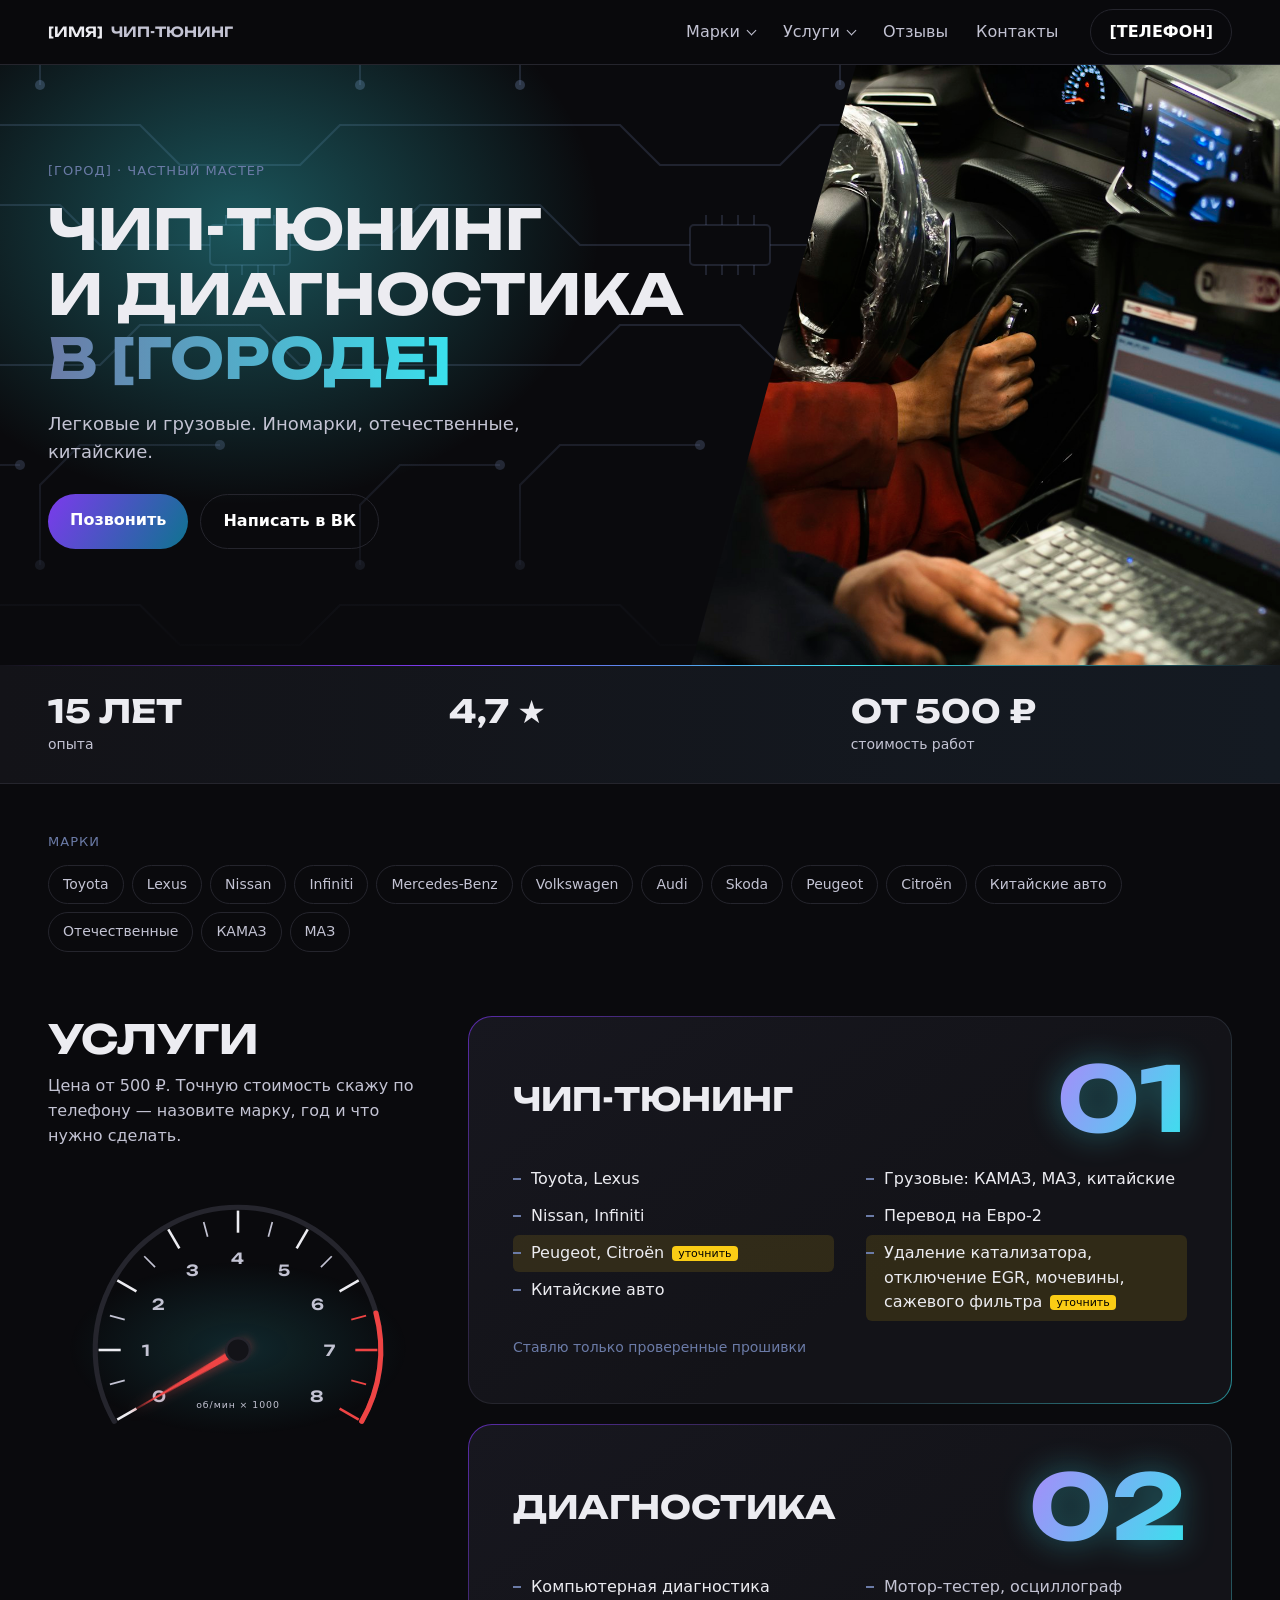
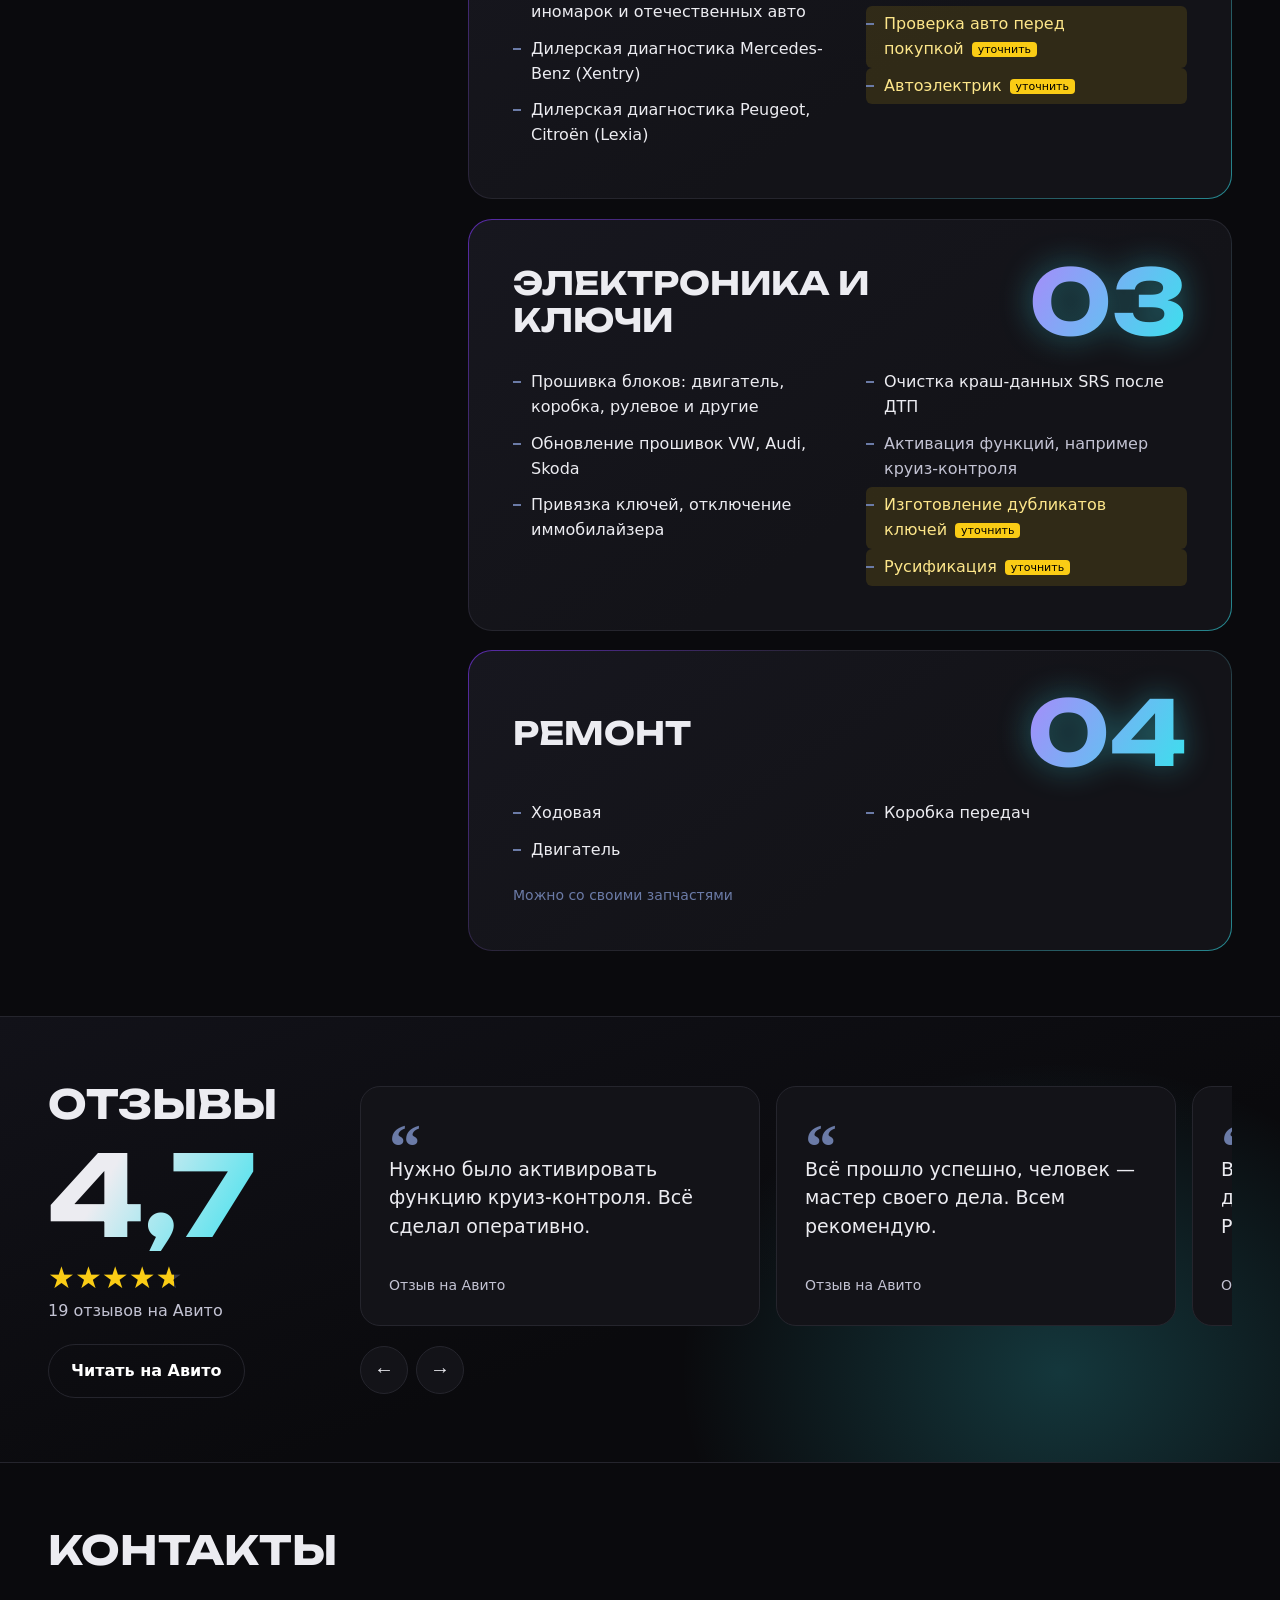
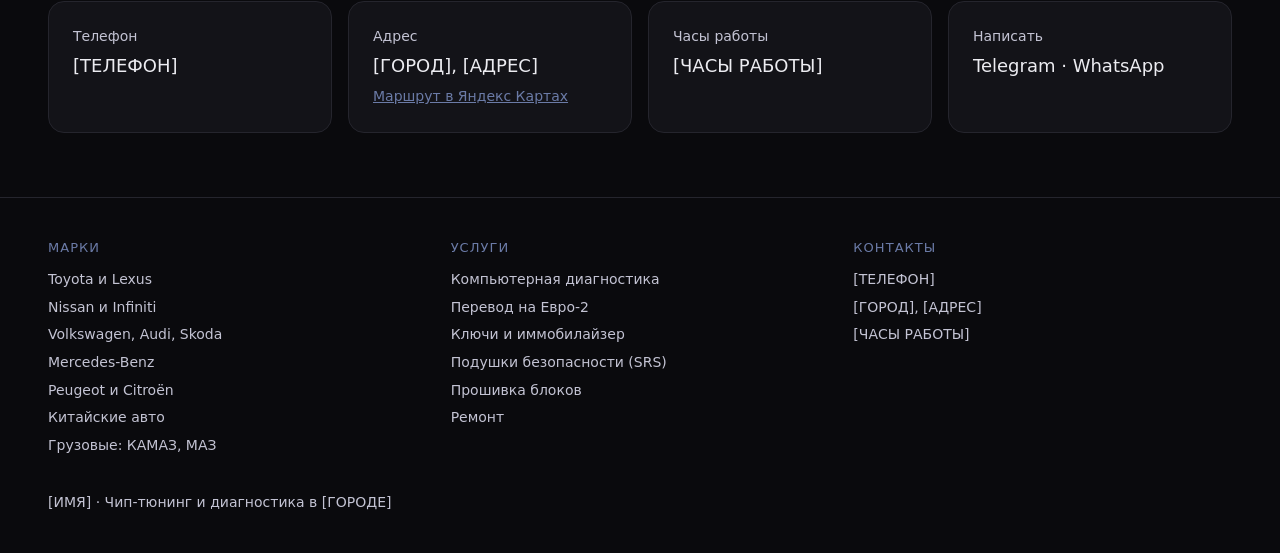
==== index.html @ 2556e20a "fix: test fixed" ====
<!doctype html>
<html lang="ru">
<head>
<meta charset="utf-8">
<meta name="viewport" content="width=device-width, initial-scale=1">
<title>Чип-тюнинг и диагностика авто в [ГОРОДЕ] — от 500 ₽</title>
<meta name="description" content="Чип-тюнинг легковых и грузовых авто, компьютерная диагностика, прошивка блоков, привязка ключей, ремонт. Частный мастер, опыт 15 лет. [ГОРОД], [АДРЕС]. Тел. [ТЕЛЕФОН].">
<link rel="icon" href="data:image/svg+xml,%3Csvg xmlns='http://www.w3.org/2000/svg' viewBox='0 0 32 32'%3E%3Crect width='32' height='32' rx='8' fill='%237c3aed'/%3E%3Cpath d='M18 4 8 18h7l-1 10 10-14h-7z' fill='white'/%3E%3C/svg%3E">
<link rel="preload" href="assets/fonts/unbounded-cyrillic.woff2" as="font" type="font/woff2" crossorigin>
<link rel="stylesheet" href="assets/style.css">
<script type="application/ld+json">
{
  "@context": "https://schema.org",
  "@type": "AutoRepair",
  "name": "[ИМЯ] — чип-тюнинг и диагностика",
  "description": "Чип-тюнинг легковых и грузовых авто, компьютерная диагностика, прошивка блоков, привязка ключей, ремонт.",
  "telephone": "+7XXXXXXXXXX",
  "priceRange": "от 500 ₽",
  "openingHours": "[ЧАСЫ, формат: Mo-Sa 09:00-19:00]",
  "address": {
    "@type": "PostalAddress",
    "addressCountry": "RU",
    "addressLocality": "[ГОРОД]",
    "streetAddress": "[АДРЕС]"
  }
}
</script>
</head>
<body>

<header class="top">
  <div class="wrap top-in">
    <a class="logo" href="index.html">[ИМЯ]<span>чип-тюнинг</span></a>
    <button class="burger" type="button" aria-label="Меню" aria-expanded="false"><span></span></button>
    <nav class="menu" aria-label="Меню">
      <ul>
        <li class="dd"><a href="index.html#brands">Марки</a>
          <ul>
            <li><a href="toyota-lexus.html">Toyota и Lexus</a></li>
            <li><a href="nissan-infiniti.html">Nissan и Infiniti</a></li>
            <li><a href="vw-audi-skoda.html">Volkswagen, Audi, Skoda</a></li>
            <li><a href="mercedes.html">Mercedes-Benz</a></li>
            <li><a href="peugeot-citroen.html">Peugeot и Citroën</a></li>
            <li><a href="kitajskie.html">Китайские авто</a></li>
            <li><a href="gruzovye.html">Грузовые: КАМАЗ, МАЗ</a></li>
          </ul>
        </li>
        <li class="dd"><a href="index.html#services">Услуги</a>
          <ul>
            <li><a href="diagnostika.html">Компьютерная диагностика</a></li>
            <li><a href="evro2.html">Перевод на Евро-2</a></li>
            <li><a href="klyuchi.html">Ключи и иммобилайзер</a></li>
            <li><a href="airbag.html">Подушки безопасности (SRS)</a></li>
            <li><a href="proshivka.html">Прошивка блоков</a></li>
            <li><a href="remont.html">Ремонт</a></li>
          </ul>
        </li>
        <li><a href="index.html#reviews">Отзывы</a></li>
        <li><a href="index.html#contacts">Контакты</a></li>
      </ul>
      <a class="btn ghost" href="tel:+7XXXXXXXXXX">[ТЕЛЕФОН]</a>
    </nav>
  </div>
</header>

<main>
<section class="hero">
  <div class="wrap">
    <div class="hero-text">
      <p class="label">[ГОРОД] · частный мастер</p>
      <h1>Чип-тюнинг и&nbsp;диагностика <em>в&nbsp;[ГОРОДЕ]</em></h1>
      <p class="lead">Легковые и грузовые. Иномарки, отечественные, китайские.</p>
      <div class="btns">
        <a class="btn" href="tel:+7XXXXXXXXXX">Позвонить</a>
        <a class="btn ghost" href="https://vk.ru/[TELEGRAM]">Написать в ВК</a>
      </div>
    </div>
  </div>
  <img class="photo hero-photo" src="photos/hero.jpg" alt="Компьютерная диагностика автомобиля в [ГОРОДЕ]" width="1400" height="1050" fetchpriority="high">
</section>

<div class="stats-band">
  <ul class="wrap stats">
    <li><b>15 лет</b>опыта</li>
    <li><b>4,7 ★</b></li>
    <li><b>от 500 ₽</b>стоимость работ</li>
  </ul>
</div>

<section id="brands" class="brands wrap">
  <p class="label">Марки</p>
  <ul class="chips">
    <li><a href="toyota-lexus.html">Toyota</a></li><li><a href="toyota-lexus.html">Lexus</a></li>
    <li><a href="nissan-infiniti.html">Nissan</a></li><li><a href="nissan-infiniti.html">Infiniti</a></li>
    <li><a href="mercedes.html">Mercedes-Benz</a></li>
    <li><a href="vw-audi-skoda.html">Volkswagen</a></li><li><a href="vw-audi-skoda.html">Audi</a></li><li><a href="vw-audi-skoda.html">Skoda</a></li>
    <li><a href="peugeot-citroen.html">Peugeot</a></li><li><a href="peugeot-citroen.html">Citroën</a></li>
    <li><a href="kitajskie.html">Китайские авто</a></li><li><span>Отечественные</span></li>
    <li><a href="gruzovye.html">КАМАЗ</a></li><li><a href="gruzovye.html">МАЗ</a></li>
  </ul>
</section>

<section id="services" class="services wrap">
  <div class="svc-side">
    <h2>Услуги</h2>
    <p class="muted">Цена от 500 ₽. Точную стоимость скажу по телефону — назовите марку, год и что нужно сделать.</p>
    <svg class="gauge" viewBox="0 0 400 300" aria-hidden="true">
      <path class="track" d="M54.5 284.0 A168 168 0 1 1 345.5 284.0"/>
      <path class="prog" d="M54.5 284.0 A168 168 0 1 1 345.5 284.0" pathLength="100"/>
      <path class="redzone" d="M362.3 156.5 A168 168 0 0 1 345.5 284.0"/>
      <line class="major" x1="200" y1="36" x2="200" y2="62" transform="rotate(-120 200 200)"/><line class="" x1="200" y1="44" x2="200" y2="62" transform="rotate(-105 200 200)"/><line class="major" x1="200" y1="36" x2="200" y2="62" transform="rotate(-90 200 200)"/><line class="" x1="200" y1="44" x2="200" y2="62" transform="rotate(-75 200 200)"/><line class="major" x1="200" y1="36" x2="200" y2="62" transform="rotate(-60 200 200)"/><line class="" x1="200" y1="44" x2="200" y2="62" transform="rotate(-45 200 200)"/><line class="major" x1="200" y1="36" x2="200" y2="62" transform="rotate(-30 200 200)"/><line class="" x1="200" y1="44" x2="200" y2="62" transform="rotate(-15 200 200)"/><line class="major" x1="200" y1="36" x2="200" y2="62" transform="rotate(0 200 200)"/><line class="" x1="200" y1="44" x2="200" y2="62" transform="rotate(15 200 200)"/><line class="major" x1="200" y1="36" x2="200" y2="62" transform="rotate(30 200 200)"/><line class="" x1="200" y1="44" x2="200" y2="62" transform="rotate(45 200 200)"/><line class="major" x1="200" y1="36" x2="200" y2="62" transform="rotate(60 200 200)"/><line class="red" x1="200" y1="44" x2="200" y2="62" transform="rotate(75 200 200)"/><line class="major red" x1="200" y1="36" x2="200" y2="62" transform="rotate(90 200 200)"/><line class="red" x1="200" y1="44" x2="200" y2="62" transform="rotate(105 200 200)"/><line class="major red" x1="200" y1="36" x2="200" y2="62" transform="rotate(120 200 200)"/>
      <text x="106.5" y="261.0">0</text><text x="92.0" y="207.0">1</text><text x="106.5" y="153.0">2</text><text x="146.0" y="113.5">3</text><text x="200.0" y="99.0">4</text><text x="254.0" y="113.5">5</text><text x="293.5" y="153.0">6</text><text x="308.0" y="207.0">7</text><text x="293.5" y="261.0">8</text>
      <text class="unit" x="200" y="268">об/мин × 1000</text>
      <g class="needle"><path d="M195 214 L200 52 L205 214 Z"/></g>
      <circle class="hub" cx="200" cy="200" r="14"/>
    </svg>
  </div>
  <div class="svc-list">
    <article class="svc reveal">
      <span class="svc-num" aria-hidden="true">01</span>
      <h3>Чип-тюнинг</h3>
      <ul>
        <li><a href="toyota-lexus.html">Toyota, Lexus</a></li>
        <li><a href="nissan-infiniti.html">Nissan, Infiniti</a></li>
        <li class="check"><a href="peugeot-citroen.html">Peugeot, Citroën</a></li>
        <li><a href="kitajskie.html">Китайские авто</a></li>
        <li><a href="gruzovye.html">Грузовые: КАМАЗ, МАЗ, китайские</a></li>
        <li><a href="evro2.html">Перевод на Евро-2</a></li>
        <li class="check"><a href="evro2.html">Удаление катализатора, отключение EGR, мочевины, сажевого фильтра</a></li>
      </ul>
      <p class="note">Ставлю только проверенные прошивки</p>
    </article>
    <article class="svc reveal">
      <span class="svc-num" aria-hidden="true">02</span>
      <h3>Диагностика</h3>
      <ul>
        <li><a href="diagnostika.html">Компьютерная диагностика иномарок и отечественных авто</a></li>
        <li><a href="mercedes.html">Дилерская диагностика Mercedes-Benz (Xentry)</a></li>
        <li><a href="peugeot-citroen.html">Дилерская диагностика Peugeot, Citroën (Lexia)</a></li>
        <li>Мотор-тестер, осциллограф</li>
        <li class="check">Проверка авто перед покупкой</li>
        <li class="check">Автоэлектрик</li>
      </ul>
    </article>
    <article class="svc reveal">
      <span class="svc-num" aria-hidden="true">03</span>
      <h3>Электроника и ключи</h3>
      <ul>
        <li><a href="proshivka.html">Прошивка блоков: двигатель, коробка, рулевое и другие</a></li>
        <li><a href="vw-audi-skoda.html">Обновление прошивок VW, Audi, Skoda</a></li>
        <li><a href="klyuchi.html">Привязка ключей, отключение иммобилайзера</a></li>
        <li><a href="airbag.html">Очистка краш-данных SRS после ДТП</a></li>
        <li>Активация функций, например круиз-контроля</li>
        <li class="check">Изготовление дубликатов ключей</li>
        <li class="check">Русификация</li>
      </ul>
    </article>
    <article class="svc reveal">
      <span class="svc-num" aria-hidden="true">04</span>
      <h3>Ремонт</h3>
      <ul>
        <li><a href="remont.html">Ходовая</a></li>
        <li><a href="remont.html">Двигатель</a></li>
        <li><a href="remont.html">Коробка передач</a></li>
      </ul>
      <p class="note">Можно со своими запчастями</p>
    </article>
  </div>
</section>

<section id="reviews" class="band">
  <div class="wrap reviews">
    <div class="rating">
      <h2>Отзывы</h2>
      <b class="score">4,7</b>
      <span class="stars" style="--r:4.7" role="img" aria-label="Оценка 4,7 из 5">★★★★★</span>
      <p>19 отзывов на Авито</p>
      <a class="btn ghost" href="[ССЫЛКА_НА_АВИТО]">Читать на Авито</a>
    </div>
    <div>
      <div class="carousel" tabindex="0" aria-label="Отзывы клиентов">
        <figure class="review">
          <blockquote>Нужно было активировать функцию круиз-контроля. Всё сделал оперативно.</blockquote>
          <figcaption>Отзыв на Авито</figcaption>
        </figure>
        <figure class="review">
          <blockquote>Всё прошло успешно, человек — мастер своего дела. Всем рекомендую.</blockquote>
          <figcaption>Отзыв на Авито</figcaption>
        </figure>
        <figure class="review">
          <blockquote>Встретились, всё хорошо, помог достать код от машины. Рекомендую.</blockquote>
          <figcaption>Отзыв на Авито</figcaption>
        </figure>
        <figure class="review">
          <blockquote>[ТЕКСТ ОТЗЫВА С АВИТО]</blockquote>
          <figcaption>Отзыв на Авито</figcaption>
        </figure>
        <figure class="review">
          <blockquote>[ТЕКСТ ОТЗЫВА С АВИТО]</blockquote>
          <figcaption>Отзыв на Авито</figcaption>
        </figure>
        <figure class="review">
          <blockquote>[ТЕКСТ ОТЗЫВА С АВИТО]</blockquote>
          <figcaption>Отзыв на Авито</figcaption>
        </figure>
      </div>
      <div class="car-nav">
        <button type="button" data-dir="-1" aria-label="Предыдущий отзыв">←</button>
        <button type="button" data-dir="1" aria-label="Следующий отзыв">→</button>
      </div>
    </div>
  </div>
</section>

<section id="contacts" class="wrap">
  <h2>Контакты</h2>
  <dl class="contacts">
    <div class="card">
      <dt>Телефон</dt>
      <dd><a href="tel:+7XXXXXXXXXX">[ТЕЛЕФОН]</a></dd>
    </div>
    <div class="card">
      <dt>Адрес</dt>
      <dd>[ГОРОД], [АДРЕС]<small><a href="[ССЫЛКА_НА_ЯНДЕКС_КАРТЫ]">Маршрут в Яндекс Картах</a></small></dd>
    </div>
    <div class="card">
      <dt>Часы работы</dt>
      <dd>[ЧАСЫ РАБОТЫ]</dd>
    </div>
    <div class="card">
      <dt>Написать</dt>
      <dd><a href="https://t.me/[TELEGRAM]">Telegram</a> · <a href="https://wa.me/7XXXXXXXXXX">WhatsApp</a></dd>
    </div>
  </dl>
</section>
</main>

<footer class="site-footer">
  <div class="wrap foot">
    <nav>
      <p class="label">Марки</p>
      <ul>
        <li><a href="toyota-lexus.html">Toyota и Lexus</a></li>
        <li><a href="nissan-infiniti.html">Nissan и Infiniti</a></li>
        <li><a href="vw-audi-skoda.html">Volkswagen, Audi, Skoda</a></li>
        <li><a href="mercedes.html">Mercedes-Benz</a></li>
        <li><a href="peugeot-citroen.html">Peugeot и Citroën</a></li>
        <li><a href="kitajskie.html">Китайские авто</a></li>
        <li><a href="gruzovye.html">Грузовые: КАМАЗ, МАЗ</a></li>
      </ul>
    </nav>
    <nav>
      <p class="label">Услуги</p>
      <ul>
        <li><a href="diagnostika.html">Компьютерная диагностика</a></li>
        <li><a href="evro2.html">Перевод на Евро-2</a></li>
        <li><a href="klyuchi.html">Ключи и иммобилайзер</a></li>
        <li><a href="airbag.html">Подушки безопасности (SRS)</a></li>
        <li><a href="proshivka.html">Прошивка блоков</a></li>
        <li><a href="remont.html">Ремонт</a></li>
      </ul>
    </nav>
    <div>
      <p class="label">Контакты</p>
      <ul>
        <li><a href="tel:+7XXXXXXXXXX">[ТЕЛЕФОН]</a></li>
        <li>[ГОРОД], [АДРЕС]</li>
        <li>[ЧАСЫ РАБОТЫ]</li>
      </ul>
    </div>
  </div>
  <p class="wrap copy">[ИМЯ] · Чип-тюнинг и диагностика в [ГОРОДЕ]</p>
</footer>
<a class="btn callbar" href="tel:+7XXXXXXXXXX">Позвонить</a>
<script src="assets/site.js" defer></script>

</body>
</html>
---- assets/style.css ----
/* Шрифт Unbounded (SIL Open Font License) лежит на самом сайте, к Google браузер не обращается.
   Браузер скачивает только те файлы, символы из которых есть на странице. */
@font-face{font-family:Unbounded;font-weight:600 700;font-display:swap;src:url(fonts/unbounded-cyrillic.woff2) format("woff2");unicode-range:U+0301,U+0400-045F,U+0490-0491,U+04B0-04B1,U+2116}
@font-face{font-family:Unbounded;font-weight:600 700;font-display:swap;src:url(fonts/unbounded-latin.woff2) format("woff2");unicode-range:U+0000-00FF,U+0131,U+0152-0153,U+02BB-02BC,U+02C6,U+02DA,U+02DC,U+0304,U+0308,U+0329,U+2000-206F,U+20AC,U+2122,U+2191,U+2193,U+2212,U+2215,U+FEFF,U+FFFD}
@font-face{font-family:Unbounded;font-weight:600 700;font-display:swap;src:url(fonts/unbounded-latin-ext.woff2) format("woff2");unicode-range:U+0100-02BA,U+02BD-02C5,U+02C7-02CC,U+02CE-02D7,U+02DD-02FF,U+1D00-1DBF,U+1E00-1E9F,U+1EF2-1EFF,U+2020,U+20A0-20AB,U+20AD-20C4,U+2113,U+2C60-2C7F,U+A720-A7FF}

:root{--bg:#0a0a0d;--card:#131318;--line:#25252d;--text:#ececf1;--muted:#c3c3d3;--accent:#6b7ba7;--accent-bg:#7c3aed;--glow:rgba(58,225,237,.35);--star:#facc15;--cyan:#3ae1ed;--grad:linear-gradient(120deg,#a78bfa,var(--cyan));--frame:linear-gradient(145deg,#17171f,var(--card) 60%) padding-box,linear-gradient(135deg,rgba(124,58,237,.7),var(--line) 35%,var(--line) 65%,rgba(58,225,237,.6)) border-box}
*{box-sizing:border-box;margin:0;padding:0}
body{background:var(--bg);color:var(--text);font:16px/1.55 system-ui,-apple-system,"Segoe UI",Roboto,sans-serif}
a{color:inherit}
:focus-visible{outline:2px solid var(--accent);outline-offset:3px}
.wrap{max-width:1320px;margin-inline:auto;padding-inline:clamp(16px,4vw,48px)}
section{padding-block:64px}
[id]{scroll-margin-top:80px}
h1,h2,h3,.logo,.stats b,.cta b,.score{font-family:Unbounded,system-ui,sans-serif;text-transform:uppercase;line-height:1.15}
h1{font-size:clamp(30px,6vw,52px);margin:16px 0 20px}
h1 em{font-style:normal;background:linear-gradient(90deg,var(--accent),var(--cyan));-webkit-background-clip:text;background-clip:text;color:transparent}
h2{font-size:clamp(24px,4.5vw,40px);margin-bottom:12px}
h3{font-size:17px;margin:12px 0}
.label{color:var(--accent);font-size:13px;text-transform:uppercase;letter-spacing:.08em}
.muted,.lead{color:var(--muted)}
.lead{font-size:18px;max-width:560px}
.btns{display:flex;flex-wrap:wrap;gap:12px;margin-top:28px}
.btn{display:inline-block;padding:14px 22px;border-radius:999px;background:linear-gradient(120deg,var(--accent-bg),#0e7490);color:#fff;text-decoration:none;font-weight:600;white-space:nowrap}
.btn.ghost{background:none;border:1px solid var(--line)}
.btn:hover{filter:brightness(1.15)}

/* шапка и меню */
.top{position:sticky;top:0;z-index:20;background:rgba(10,10,13,.88);backdrop-filter:blur(10px);border-bottom:1px solid var(--line)}
.top-in{display:flex;justify-content:space-between;align-items:center;gap:24px;height:64px}
.logo{text-decoration:none;font-size:14px;white-space:nowrap}
.logo span{color:var(--muted);margin-left:8px}
.menu ul{list-style:none}
.menu a{text-decoration:none}
.burger{display:grid;place-items:center;width:44px;height:44px;background:none;border:1px solid var(--line);border-radius:10px;color:var(--text);cursor:pointer}
.burger span{width:18px;height:2px;background:currentColor;box-shadow:0 -6px currentColor,0 6px currentColor}
.menu{display:none;position:absolute;top:64px;left:0;right:0;max-height:calc(100vh - 64px);overflow:auto;padding:8px clamp(16px,4vw,48px) 24px;background:var(--bg);border-bottom:1px solid var(--line)}
.menu-open .menu{display:block}
.menu>ul>li>a{display:block;padding:12px 0;font-weight:600}
.dd ul{columns:2;column-gap:16px;padding-bottom:8px}
.dd ul a{display:block;padding:6px 0;color:var(--muted)}
.menu .btn{margin-top:16px;width:100%;text-align:center}

/* первый экран: фон-плата + фото со срезом по диагонали */
.hero{position:relative;isolation:isolate;overflow:hidden;padding-block:72px 0;background:linear-gradient(transparent 55%,var(--bg)),url(bg-circuit.svg) 0 0/480px}
.hero::before{content:"";position:absolute;top:-120px;left:-120px;width:720px;height:560px;background:radial-gradient(closest-side,var(--glow),transparent);z-index:-1;pointer-events:none}
.hero h1{font-size:clamp(30px,4.6vw,56px)}
.hero-photo{margin-top:40px;clip-path:polygon(0 16%,100% 0,100% 100%,0 100%)}
.stats-band{background:linear-gradient(90deg,transparent,var(--accent-bg),var(--cyan),transparent) top/100% 1px no-repeat,linear-gradient(90deg,var(--card),#141a22);border-bottom:1px solid var(--line)}
.stats{list-style:none;display:grid;grid-template-columns:repeat(auto-fit,minmax(150px,1fr));gap:20px;padding-block:28px;color:var(--muted);font-size:14px}
.stats b{display:block;color:var(--text);font-size:clamp(20px,3.5vw,32px);margin-bottom:4px}

.brands{padding-block:48px 0}
.chips{list-style:none;display:flex;flex-wrap:wrap;gap:8px;margin-top:12px}
.chips a,.chips span{display:block;padding:8px 14px;border:1px solid var(--line);border-radius:999px;color:var(--muted);font-size:14px;text-decoration:none}
.chips a:hover{border-color:var(--accent);color:var(--text)}

.card{background:var(--card);border:1px solid var(--line);border-radius:16px;padding:24px}

/* услуги: слева заголовок и тахометр (на компьютере прилипает), справа большие карточки */
.services{display:grid;gap:40px}
.svc-list{display:grid;gap:20px}
.svc{display:grid;grid-template-columns:minmax(0,1fr) auto;column-gap:16px;align-items:start;padding:clamp(24px,4vw,44px);border:1px solid transparent;border-radius:24px;background:var(--frame);transition:box-shadow .3s}
.svc:hover{box-shadow:0 0 48px -10px var(--glow)}
.svc-num{grid-column:2;grid-row:1;font:700 clamp(48px,7vw,96px)/.85 Unbounded,sans-serif;background:var(--grad);-webkit-background-clip:text;background-clip:text;color:transparent;filter:drop-shadow(0 0 16px rgba(58,225,237,.4))}
.svc h3{grid-column:1;grid-row:1;align-self:center;font-size:clamp(22px,3vw,32px);margin:0}
.svc>ul,.svc>.note{grid-column:1/-1}
.svc ul{margin-top:24px;list-style:none;columns:2 240px;column-gap:32px;color:var(--muted)}
.svc li{break-inside:avoid;position:relative;padding:6px 0 6px 18px}
.svc li::before{content:"";position:absolute;left:0;top:17px;width:8px;height:2px;background:var(--accent)}
.svc li a{color:var(--text);text-decoration:none}
.svc li a:hover{color:var(--accent)}
.svc .note{position:relative;margin-top:16px;color:var(--accent);font-size:14px}

/* тахометр */
.gauge{display:block;width:min(100%,340px);margin:32px auto 0;background:radial-gradient(closest-side at 50% 66%,rgba(58,225,237,.14),transparent)}
.gauge .track,.gauge .prog,.gauge .redzone{fill:none;stroke-width:6;stroke-linecap:round}
.gauge .track{stroke:var(--line)}
.gauge .prog{stroke:var(--accent);stroke-dasharray:100;stroke-dashoffset:100;filter:drop-shadow(0 0 6px var(--glow))}
.gauge .redzone{stroke:#ef4444}
.gauge line{stroke:var(--muted);stroke-width:2}
.gauge line.major{stroke:var(--text);stroke-width:3}
.gauge line.red{stroke:#ef4444}
.gauge text{fill:var(--muted);font:600 18px Unbounded,system-ui,sans-serif;text-anchor:middle}
.gauge .unit{font:500 11px system-ui,sans-serif;letter-spacing:.1em}
.needle{fill:#ef4444;filter:drop-shadow(0 0 6px rgba(239,68,68,.7));transform-box:view-box;transform-origin:200px 200px}
.gauge .hub{fill:var(--card);stroke:var(--line);stroke-width:3}

/* Движение при прокрутке: site.js выставляет --p (стрелка, 0…1) и --r (карточка, 0…1). Без скрипта всё видно сразу. */
.needle{transform:rotate(calc(-120deg + var(--p,0) * 225deg))}
.gauge .prog{stroke-dashoffset:calc((100 - var(--p,0) * 93.75) * 1px)}
.reveal{transform-origin:50% 0;opacity:var(--r,1);transform:perspective(900px) rotateX(calc((1 - var(--r,1)) * -28deg)) translateY(calc((1 - var(--r,1)) * 80px))}

/* отзывы: оценка + карусель (листается пальцем или стрелками) */
.band{position:relative;isolation:isolate;overflow:hidden;background:linear-gradient(160deg,#121219,var(--bg) 60%);border-block:1px solid var(--line)}
.band::before{content:"";position:absolute;right:-160px;bottom:-220px;width:760px;height:620px;background:radial-gradient(closest-side,var(--glow),transparent);opacity:.6;z-index:-1;pointer-events:none}
.reviews{display:grid;grid-template-columns:minmax(0,1fr);gap:32px}
.score{display:block;width:fit-content;font-size:clamp(72px,10vw,112px);line-height:1;margin-top:8px;background:linear-gradient(120deg,var(--text) 30%,var(--cyan));-webkit-background-clip:text;background-clip:text;color:transparent}
.stars{display:inline-block;margin:12px 0 6px;font-size:30px;line-height:1;background:linear-gradient(90deg,var(--star) calc(var(--r)*20%),#3a3a46 0);-webkit-background-clip:text;background-clip:text;color:transparent}
.rating p{color:var(--muted)}
.rating .btn{margin-top:20px}
.carousel{display:grid;grid-auto-flow:column;grid-auto-columns:min(85%,400px);gap:16px;overflow-x:auto;scroll-snap-type:x mandatory;scrollbar-width:none}
.carousel::-webkit-scrollbar{display:none}
.review{scroll-snap-align:start;display:flex;flex-direction:column;justify-content:space-between;gap:20px;min-height:240px;padding:28px;background:var(--card);border:1px solid var(--line);border-radius:20px}
.review blockquote{font-size:19px;line-height:1.5}
.review blockquote::before{content:"\201C";display:block;height:40px;font:700 64px/1 Georgia,serif;color:var(--accent)}
.review figcaption{color:var(--muted);font-size:14px}
.car-nav{display:flex;gap:8px;margin-top:20px}
.car-nav button{width:48px;height:48px;border-radius:50%;border:1px solid var(--line);background:var(--card);color:var(--text);font-size:20px;cursor:pointer}
.car-nav button:hover{border-color:var(--accent)}

/* фото первого экрана главной со срезом по диагонали; чтобы заменить фото — положите файл с тем же именем в photos/ */
.photo{display:block;width:100%;height:auto;aspect-ratio:4/3;object-fit:cover;background:#15151c;clip-path:polygon(18% 0,100% 0,100% 100%,0 100%)}

/* «уточнить у мастера»: делает — убрать class="check", не делает — удалить строку */
.check{color:#fde68a;background:rgba(250,204,21,.12);border-radius:6px}
.check::after{content:"уточнить";margin-left:8px;padding:1px 6px;border-radius:4px;background:#facc15;color:#000;font-size:11px;vertical-align:middle}

.contacts{display:grid;grid-template-columns:repeat(auto-fit,minmax(220px,1fr));gap:16px;margin-top:28px}
dt{color:var(--muted);font-size:14px;margin-bottom:4px}
dd{font-size:18px}
dd a{text-decoration:none}
dd small{display:block;margin-top:6px;font-size:14px}
dd small a{color:var(--accent);text-decoration:underline}

/* внутренние страницы */
.page-head{position:relative;isolation:isolate;padding-block:32px 8px;background:linear-gradient(transparent 30%,var(--bg)),url(bg-circuit.svg) 0 0/480px}
.page-head h1{font-size:clamp(26px,5vw,48px)}
.crumbs{font-size:14px;color:var(--muted)}
.crumbs a{color:var(--accent)}
.page{padding-top:24px}
/* блок «Что делаю»: список и фото одной высоты, фото плавно растворяется в фоне карточки */
.split{display:grid;overflow:hidden;border:1px solid transparent;border-radius:24px;background:var(--frame)}
.split-text{padding:clamp(24px,4vw,44px)}
.split h2{font-size:clamp(18px,2.4vw,24px);margin:0 0 16px}
.split ul{list-style:none;color:var(--muted)}
.split li{padding:8px 0;border-top:1px solid var(--line)}
.split li:first-child{border-top:0}
.split-media{position:relative;order:-1;min-height:220px;overflow:hidden}
.split-media img{position:absolute;inset:0;width:100%;height:100%;object-fit:cover;transition:transform .6s;-webkit-mask-image:linear-gradient(#000 55%,transparent);mask-image:linear-gradient(#000 55%,transparent)}
.split:hover .split-media img{transform:scale(1.04)}
.cta{display:flex;flex-wrap:wrap;justify-content:space-between;align-items:center;gap:16px;margin-top:16px}
.cta b{font-size:24px}
.cta .btns{margin-top:0}
.cta .rate{display:inline-block;margin-top:6px;color:var(--muted);font-size:14px;text-decoration:none}
.cta .rate span{color:var(--star)}

.site-footer{border-top:1px solid var(--line);padding:40px 0 96px;color:var(--muted);font-size:14px}
.foot{display:grid;grid-template-columns:repeat(auto-fit,minmax(200px,1fr));gap:24px}
.foot ul{list-style:none;margin-top:8px}
.foot li{padding:3px 0}
.foot a{text-decoration:none}
.foot a:hover{color:var(--text)}
.copy{margin-top:32px}
.callbar{display:none;position:fixed;left:16px;right:16px;bottom:16px;z-index:10;text-align:center;box-shadow:0 8px 24px rgba(0,0,0,.5)}

@media (min-width:960px){
  .burger{display:none}
  .menu,.menu-open .menu{display:flex;align-items:center;gap:32px;position:static;max-height:none;overflow:visible;padding:0;background:none;border:0}
  .menu>ul{display:flex;gap:28px}
  .menu>ul>li>a{padding:22px 0;font-weight:500;color:var(--muted)}
  .menu>ul>li>a:hover{color:var(--text)}
  .dd{position:relative}
  .dd>a::after{content:"";display:inline-block;width:6px;height:6px;margin:0 0 3px 8px;border:solid currentColor;border-width:0 1.5px 1.5px 0;transform:rotate(45deg)}
  .dd ul{display:none;position:absolute;top:100%;left:-16px;min-width:250px;columns:1;padding:8px;background:var(--card);border:1px solid var(--line);border-radius:12px;box-shadow:0 16px 40px rgba(0,0,0,.5)}
  .dd:hover ul,.dd:focus-within ul{display:block}
  .dd ul a{padding:8px 12px;border-radius:8px}
  .dd ul a:hover{background:#1c1c24;color:var(--text)}
  .menu .btn{margin:0;width:auto;padding:10px 18px}

  .hero{min-height:600px;padding-block:96px}
  .hero-text{max-width:min(620px,50vw)}
  .hero-photo{position:absolute;top:0;right:0;bottom:0;width:46%;height:100%;aspect-ratio:auto;margin:0;clip-path:polygon(28% 0,100% 0,100% 100%,0 100%)}
  .reviews{grid-template-columns:280px minmax(0,1fr);align-items:center}
  .services{grid-template-columns:minmax(300px,380px) minmax(0,1fr);align-items:start}
  .svc-side{position:sticky;top:96px}
  .split{grid-template-columns:1fr 1fr}
  .split-media{order:0;min-height:320px}
  .split-media img{-webkit-mask-image:linear-gradient(90deg,transparent,#000 40%);mask-image:linear-gradient(90deg,transparent,#000 40%)}
  .site-footer{padding-bottom:40px}
}
@media (max-width:640px){.callbar{display:block}}
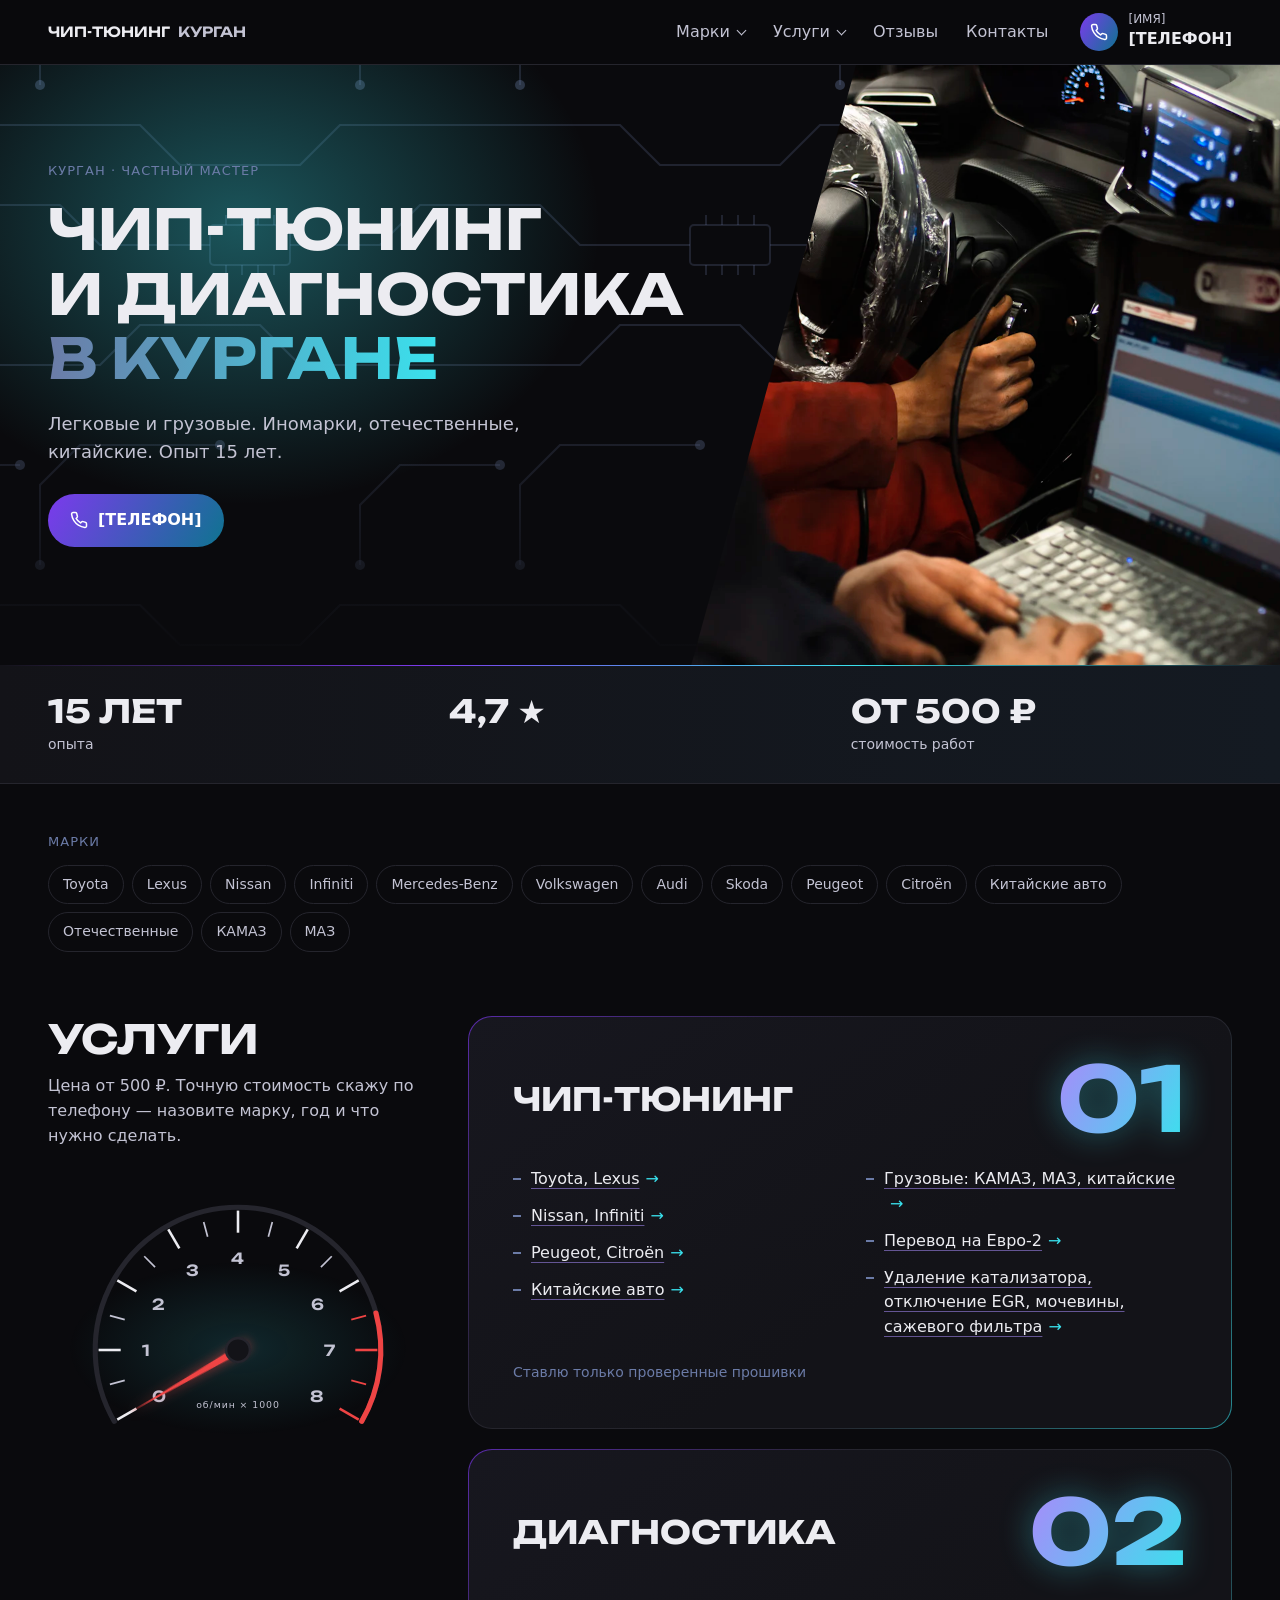
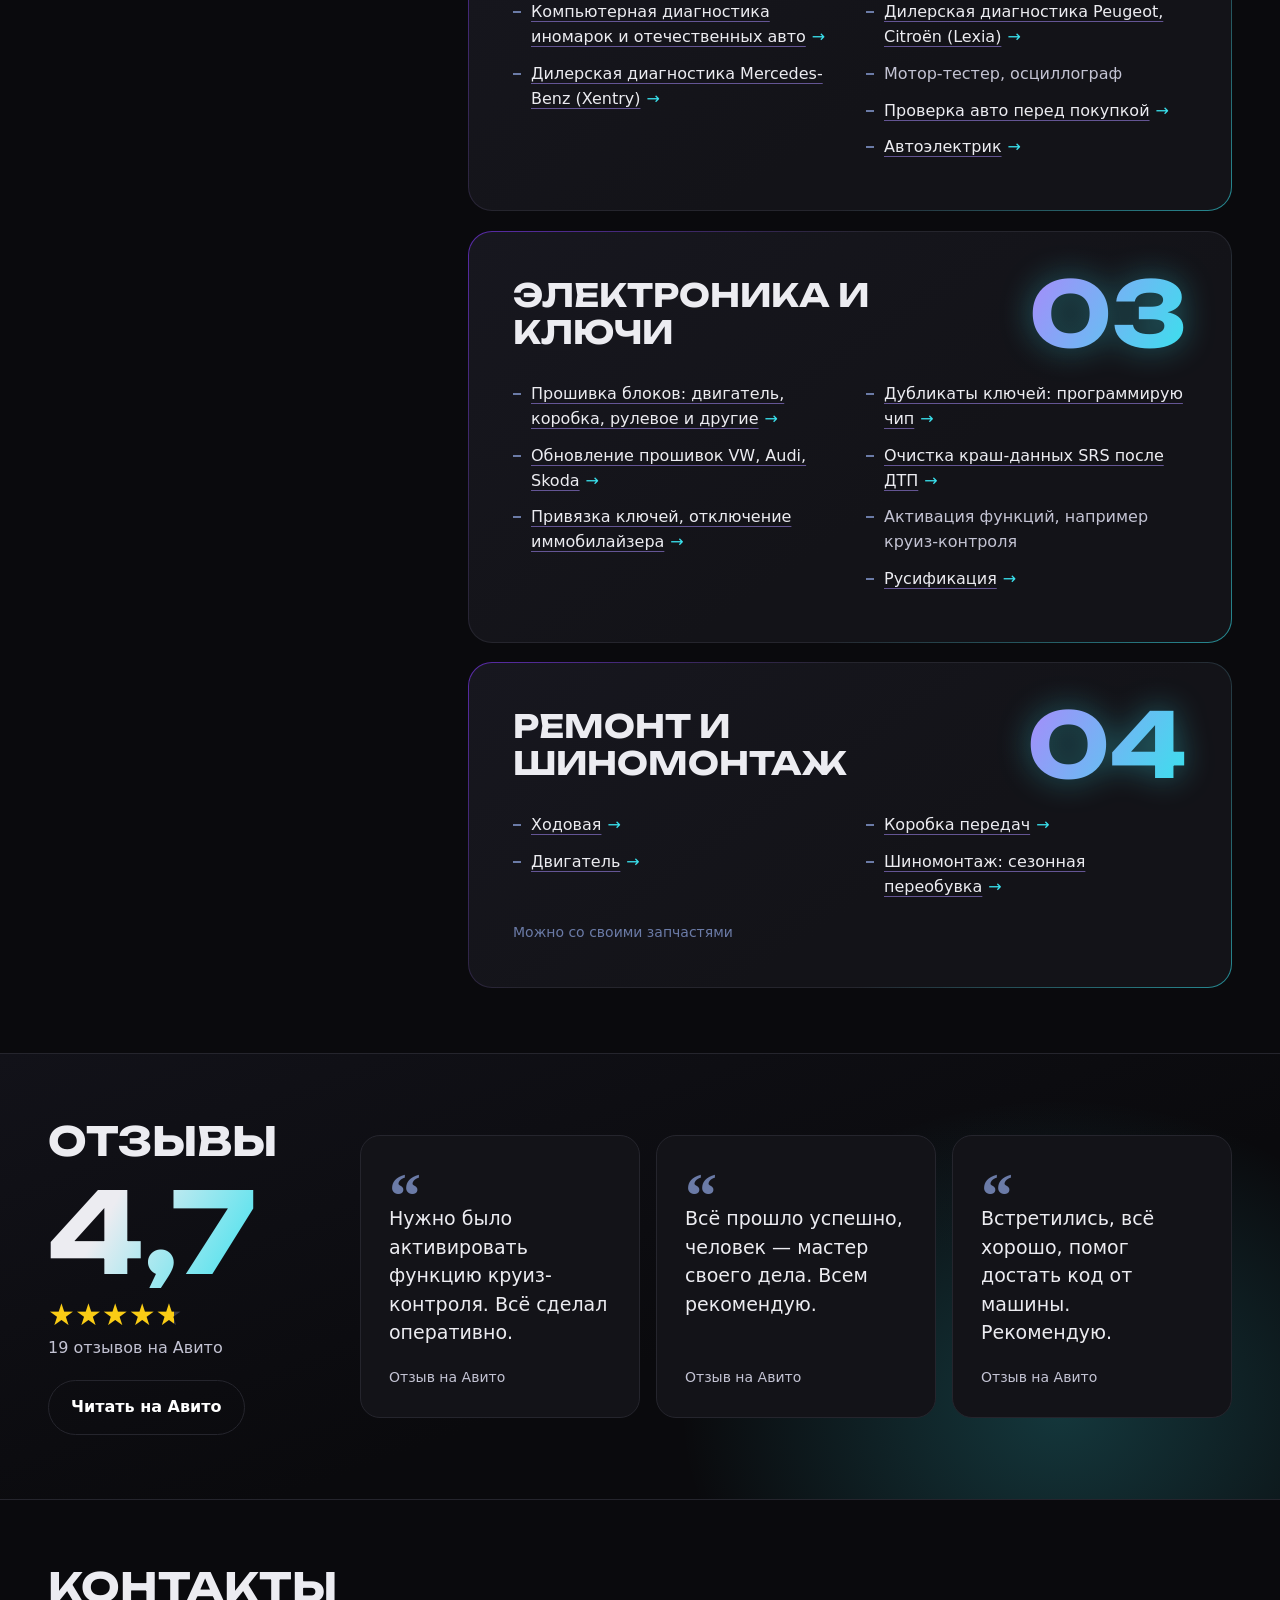
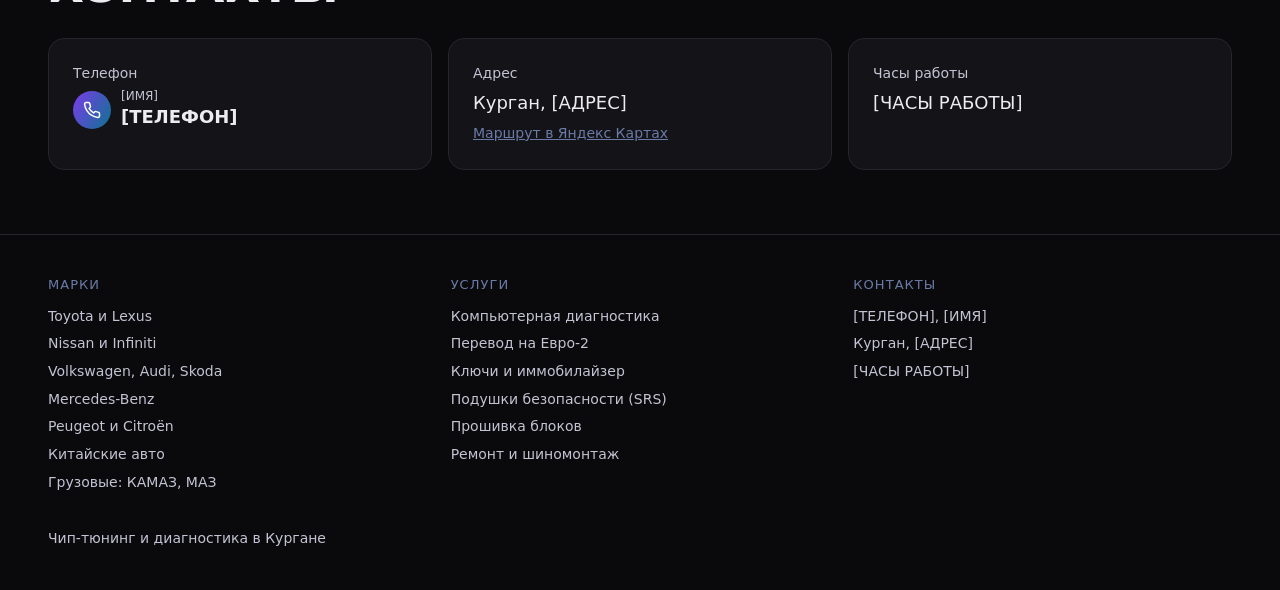
==== commit f4a89d6d: "WebP photos, phone only, Kurgan, back-to-top, tyre fitting" ====
--- a/index.html
+++ b/index.html
@@ -3,8 +3,8 @@
 <head>
 <meta charset="utf-8">
 <meta name="viewport" content="width=device-width, initial-scale=1">
-<title>Чип-тюнинг и диагностика авто в [ГОРОДЕ] — от 500 ₽</title>
-<meta name="description" content="Чип-тюнинг легковых и грузовых авто, компьютерная диагностика, прошивка блоков, привязка ключей, ремонт. Частный мастер, опыт 15 лет. [ГОРОД], [АДРЕС]. Тел. [ТЕЛЕФОН].">
+<title>Чип-тюнинг и диагностика авто в Кургане — от 500 ₽</title>
+<meta name="description" content="Чип-тюнинг легковых и грузовых авто, компьютерная диагностика, прошивка блоков, привязка ключей, ремонт, шиномонтаж. Частный мастер, опыт 15 лет. Курган, [АДРЕС]. Тел. [ТЕЛЕФОН].">
 <link rel="icon" href="data:image/svg+xml,%3Csvg xmlns='http://www.w3.org/2000/svg' viewBox='0 0 32 32'%3E%3Crect width='32' height='32' rx='8' fill='%237c3aed'/%3E%3Cpath d='M18 4 8 18h7l-1 10 10-14h-7z' fill='white'/%3E%3C/svg%3E">
 <link rel="preload" href="assets/fonts/unbounded-cyrillic.woff2" as="font" type="font/woff2" crossorigin>
 <link rel="stylesheet" href="assets/style.css">
@@ -13,14 +13,15 @@
   "@context": "https://schema.org",
   "@type": "AutoRepair",
   "name": "[ИМЯ] — чип-тюнинг и диагностика",
-  "description": "Чип-тюнинг легковых и грузовых авто, компьютерная диагностика, прошивка блоков, привязка ключей, ремонт.",
+  "description": "Чип-тюнинг легковых и грузовых авто, компьютерная диагностика, прошивка блоков, привязка ключей, ремонт, шиномонтаж.",
   "telephone": "+7XXXXXXXXXX",
   "priceRange": "от 500 ₽",
   "openingHours": "[ЧАСЫ, формат: Mo-Sa 09:00-19:00]",
+  "sameAs": ["https://www.avito.ru/kurgan/predlozheniya_uslug/chip-tyuning_diagnostika_1018682050"],
   "address": {
     "@type": "PostalAddress",
     "addressCountry": "RU",
-    "addressLocality": "[ГОРОД]",
+    "addressLocality": "Курган",
     "streetAddress": "[АДРЕС]"
   }
 }
@@ -30,7 +31,7 @@
 
 <header class="top">
   <div class="wrap top-in">
-    <a class="logo" href="index.html">[ИМЯ]<span>чип-тюнинг</span></a>
+    <a class="logo" href="index.html">Чип-тюнинг<span>Курган</span></a>
     <button class="burger" type="button" aria-label="Меню" aria-expanded="false"><span></span></button>
     <nav class="menu" aria-label="Меню">
       <ul>
@@ -52,13 +53,13 @@
             <li><a href="klyuchi.html">Ключи и иммобилайзер</a></li>
             <li><a href="airbag.html">Подушки безопасности (SRS)</a></li>
             <li><a href="proshivka.html">Прошивка блоков</a></li>
-            <li><a href="remont.html">Ремонт</a></li>
+            <li><a href="remont.html">Ремонт и шиномонтаж</a></li>
           </ul>
         </li>
         <li><a href="index.html#reviews">Отзывы</a></li>
         <li><a href="index.html#contacts">Контакты</a></li>
       </ul>
-      <a class="btn ghost" href="tel:+7XXXXXXXXXX">[ТЕЛЕФОН]</a>
+      <a class="tel" href="tel:+7XXXXXXXXXX"><span class="tel-ico"><svg class="ico" viewBox="0 0 24 24" aria-hidden="true"><path d="M22 16.92v3a2 2 0 0 1-2.18 2 19.79 19.79 0 0 1-8.63-3.07 19.5 19.5 0 0 1-6-6 19.79 19.79 0 0 1-3.07-8.67A2 2 0 0 1 4.11 2h3a2 2 0 0 1 2 1.72c.13.96.36 1.9.7 2.81a2 2 0 0 1-.45 2.11L8.09 9.91a16 16 0 0 0 6 6l1.27-1.27a2 2 0 0 1 2.11-.45c.91.34 1.85.57 2.81.7A2 2 0 0 1 22 16.92z"/></svg></span><span><small>[ИМЯ]</small>[ТЕЛЕФОН]</span></a>
     </nav>
   </div>
 </header>
@@ -67,16 +68,15 @@
 <section class="hero">
   <div class="wrap">
     <div class="hero-text">
-      <p class="label">[ГОРОД] · частный мастер</p>
-      <h1>Чип-тюнинг и&nbsp;диагностика <em>в&nbsp;[ГОРОДЕ]</em></h1>
-      <p class="lead">Легковые и грузовые. Иномарки, отечественные, китайские.</p>
+      <p class="label">Курган · частный мастер</p>
+      <h1>Чип-тюнинг и&nbsp;диагностика <em>в&nbsp;Кургане</em></h1>
+      <p class="lead">Легковые и грузовые. Иномарки, отечественные, китайские. Опыт 15&nbsp;лет.</p>
       <div class="btns">
-        <a class="btn" href="tel:+7XXXXXXXXXX">Позвонить</a>
-        <a class="btn ghost" href="https://vk.ru/[TELEGRAM]">Написать в ВК</a>
+        <a class="btn" href="tel:+7XXXXXXXXXX"><svg class="ico" viewBox="0 0 24 24" aria-hidden="true"><path d="M22 16.92v3a2 2 0 0 1-2.18 2 19.79 19.79 0 0 1-8.63-3.07 19.5 19.5 0 0 1-6-6 19.79 19.79 0 0 1-3.07-8.67A2 2 0 0 1 4.11 2h3a2 2 0 0 1 2 1.72c.13.96.36 1.9.7 2.81a2 2 0 0 1-.45 2.11L8.09 9.91a16 16 0 0 0 6 6l1.27-1.27a2 2 0 0 1 2.11-.45c.91.34 1.85.57 2.81.7A2 2 0 0 1 22 16.92z"/></svg>[ТЕЛЕФОН]</a>
       </div>
     </div>
   </div>
-  <img class="photo hero-photo" src="photos/hero.jpg" alt="Компьютерная диагностика автомобиля в [ГОРОДЕ]" width="1400" height="1050" fetchpriority="high">
+  <img class="photo hero-photo" src="photos/hero.webp" alt="Компьютерная диагностика автомобиля в Кургане" width="1200" height="900" fetchpriority="high">
 </section>
 
 <div class="stats-band">
@@ -122,11 +122,11 @@
       <ul>
         <li><a href="toyota-lexus.html">Toyota, Lexus</a></li>
         <li><a href="nissan-infiniti.html">Nissan, Infiniti</a></li>
-        <li class="check"><a href="peugeot-citroen.html">Peugeot, Citroën</a></li>
+        <li><a href="peugeot-citroen.html">Peugeot, Citroën</a></li>
         <li><a href="kitajskie.html">Китайские авто</a></li>
         <li><a href="gruzovye.html">Грузовые: КАМАЗ, МАЗ, китайские</a></li>
         <li><a href="evro2.html">Перевод на Евро-2</a></li>
-        <li class="check"><a href="evro2.html">Удаление катализатора, отключение EGR, мочевины, сажевого фильтра</a></li>
+        <li><a href="evro2.html">Удаление катализатора, отключение EGR, мочевины, сажевого фильтра</a></li>
       </ul>
       <p class="note">Ставлю только проверенные прошивки</p>
     </article>
@@ -138,8 +138,8 @@
         <li><a href="mercedes.html">Дилерская диагностика Mercedes-Benz (Xentry)</a></li>
         <li><a href="peugeot-citroen.html">Дилерская диагностика Peugeot, Citroën (Lexia)</a></li>
         <li>Мотор-тестер, осциллограф</li>
-        <li class="check">Проверка авто перед покупкой</li>
-        <li class="check">Автоэлектрик</li>
+        <li><a href="diagnostika.html">Проверка авто перед покупкой</a></li>
+        <li><a href="diagnostika.html">Автоэлектрик</a></li>
       </ul>
     </article>
     <article class="svc reveal">
@@ -149,19 +149,20 @@
         <li><a href="proshivka.html">Прошивка блоков: двигатель, коробка, рулевое и другие</a></li>
         <li><a href="vw-audi-skoda.html">Обновление прошивок VW, Audi, Skoda</a></li>
         <li><a href="klyuchi.html">Привязка ключей, отключение иммобилайзера</a></li>
+        <li><a href="klyuchi.html">Дубликаты ключей: программирую чип</a></li>
         <li><a href="airbag.html">Очистка краш-данных SRS после ДТП</a></li>
         <li>Активация функций, например круиз-контроля</li>
-        <li class="check">Изготовление дубликатов ключей</li>
-        <li class="check">Русификация</li>
+        <li><a href="proshivka.html">Русификация</a></li>
       </ul>
     </article>
     <article class="svc reveal">
       <span class="svc-num" aria-hidden="true">04</span>
-      <h3>Ремонт</h3>
+      <h3>Ремонт и шиномонтаж</h3>
       <ul>
         <li><a href="remont.html">Ходовая</a></li>
         <li><a href="remont.html">Двигатель</a></li>
         <li><a href="remont.html">Коробка передач</a></li>
+        <li><a href="remont.html">Шиномонтаж: сезонная переобувка</a></li>
       </ul>
       <p class="note">Можно со своими запчастями</p>
     </article>
@@ -175,7 +176,7 @@
       <b class="score">4,7</b>
       <span class="stars" style="--r:4.7" role="img" aria-label="Оценка 4,7 из 5">★★★★★</span>
       <p>19 отзывов на Авито</p>
-      <a class="btn ghost" href="[ССЫЛКА_НА_АВИТО]">Читать на Авито</a>
+      <a class="btn ghost" href="https://www.avito.ru/kurgan/predlozheniya_uslug/chip-tyuning_diagnostika_1018682050" target="_blank" rel="noopener">Читать на Авито</a>
     </div>
     <div>
       <div class="carousel" tabindex="0" aria-label="Отзывы клиентов">
@@ -191,18 +192,6 @@
           <blockquote>Встретились, всё хорошо, помог достать код от машины. Рекомендую.</blockquote>
           <figcaption>Отзыв на Авито</figcaption>
         </figure>
-        <figure class="review">
-          <blockquote>[ТЕКСТ ОТЗЫВА С АВИТО]</blockquote>
-          <figcaption>Отзыв на Авито</figcaption>
-        </figure>
-        <figure class="review">
-          <blockquote>[ТЕКСТ ОТЗЫВА С АВИТО]</blockquote>
-          <figcaption>Отзыв на Авито</figcaption>
-        </figure>
-        <figure class="review">
-          <blockquote>[ТЕКСТ ОТЗЫВА С АВИТО]</blockquote>
-          <figcaption>Отзыв на Авито</figcaption>
-        </figure>
       </div>
       <div class="car-nav">
         <button type="button" data-dir="-1" aria-label="Предыдущий отзыв">←</button>
@@ -217,19 +206,15 @@
   <dl class="contacts">
     <div class="card">
       <dt>Телефон</dt>
-      <dd><a href="tel:+7XXXXXXXXXX">[ТЕЛЕФОН]</a></dd>
+      <dd><a class="tel" href="tel:+7XXXXXXXXXX"><span class="tel-ico"><svg class="ico" viewBox="0 0 24 24" aria-hidden="true"><path d="M22 16.92v3a2 2 0 0 1-2.18 2 19.79 19.79 0 0 1-8.63-3.07 19.5 19.5 0 0 1-6-6 19.79 19.79 0 0 1-3.07-8.67A2 2 0 0 1 4.11 2h3a2 2 0 0 1 2 1.72c.13.96.36 1.9.7 2.81a2 2 0 0 1-.45 2.11L8.09 9.91a16 16 0 0 0 6 6l1.27-1.27a2 2 0 0 1 2.11-.45c.91.34 1.85.57 2.81.7A2 2 0 0 1 22 16.92z"/></svg></span><span><small>[ИМЯ]</small>[ТЕЛЕФОН]</span></a></dd>
     </div>
     <div class="card">
       <dt>Адрес</dt>
-      <dd>[ГОРОД], [АДРЕС]<small><a href="[ССЫЛКА_НА_ЯНДЕКС_КАРТЫ]">Маршрут в Яндекс Картах</a></small></dd>
+      <dd>Курган, [АДРЕС]<small><a href="[ССЫЛКА_НА_ЯНДЕКС_КАРТЫ]">Маршрут в Яндекс Картах</a></small></dd>
     </div>
     <div class="card">
       <dt>Часы работы</dt>
       <dd>[ЧАСЫ РАБОТЫ]</dd>
-    </div>
-    <div class="card">
-      <dt>Написать</dt>
-      <dd><a href="https://t.me/[TELEGRAM]">Telegram</a> · <a href="https://wa.me/7XXXXXXXXXX">WhatsApp</a></dd>
     </div>
   </dl>
 </section>
@@ -257,21 +242,22 @@
         <li><a href="klyuchi.html">Ключи и иммобилайзер</a></li>
         <li><a href="airbag.html">Подушки безопасности (SRS)</a></li>
         <li><a href="proshivka.html">Прошивка блоков</a></li>
-        <li><a href="remont.html">Ремонт</a></li>
+        <li><a href="remont.html">Ремонт и шиномонтаж</a></li>
       </ul>
     </nav>
     <div>
       <p class="label">Контакты</p>
       <ul>
-        <li><a href="tel:+7XXXXXXXXXX">[ТЕЛЕФОН]</a></li>
-        <li>[ГОРОД], [АДРЕС]</li>
+        <li><a href="tel:+7XXXXXXXXXX">[ТЕЛЕФОН]</a>, [ИМЯ]</li>
+        <li>Курган, [АДРЕС]</li>
         <li>[ЧАСЫ РАБОТЫ]</li>
       </ul>
     </div>
   </div>
-  <p class="wrap copy">[ИМЯ] · Чип-тюнинг и диагностика в [ГОРОДЕ]</p>
+  <p class="wrap copy">Чип-тюнинг и диагностика в Кургане</p>
 </footer>
-<a class="btn callbar" href="tel:+7XXXXXXXXXX">Позвонить</a>
+<a class="btn callbar" href="tel:+7XXXXXXXXXX"><svg class="ico" viewBox="0 0 24 24" aria-hidden="true"><path d="M22 16.92v3a2 2 0 0 1-2.18 2 19.79 19.79 0 0 1-8.63-3.07 19.5 19.5 0 0 1-6-6 19.79 19.79 0 0 1-3.07-8.67A2 2 0 0 1 4.11 2h3a2 2 0 0 1 2 1.72c.13.96.36 1.9.7 2.81a2 2 0 0 1-.45 2.11L8.09 9.91a16 16 0 0 0 6 6l1.27-1.27a2 2 0 0 1 2.11-.45c.91.34 1.85.57 2.81.7A2 2 0 0 1 22 16.92z"/></svg>Позвонить</a>
+<a class="to-top" href="#" aria-label="Наверх"><svg class="ico" viewBox="0 0 24 24" aria-hidden="true"><path d="M12 19V5M5 12l7-7 7 7"/></svg></a>
 <script src="assets/site.js" defer></script>
 
 </body>
--- a/assets/style.css
+++ b/assets/style.css
@@ -12,6 +12,8 @@
 .wrap{max-width:1320px;margin-inline:auto;padding-inline:clamp(16px,4vw,48px)}
 section{padding-block:64px}
 [id]{scroll-margin-top:80px}
+@media (prefers-reduced-motion:no-preference){html{scroll-behavior:smooth}}
+.ico{width:18px;height:18px;flex:none;fill:none;stroke:currentColor;stroke-width:2;stroke-linecap:round;stroke-linejoin:round}
 h1,h2,h3,.logo,.stats b,.cta b,.score{font-family:Unbounded,system-ui,sans-serif;text-transform:uppercase;line-height:1.15}
 h1{font-size:clamp(30px,6vw,52px);margin:16px 0 20px}
 h1 em{font-style:normal;background:linear-gradient(90deg,var(--accent),var(--cyan));-webkit-background-clip:text;background-clip:text;color:transparent}
@@ -21,7 +23,7 @@
 .muted,.lead{color:var(--muted)}
 .lead{font-size:18px;max-width:560px}
 .btns{display:flex;flex-wrap:wrap;gap:12px;margin-top:28px}
-.btn{display:inline-block;padding:14px 22px;border-radius:999px;background:linear-gradient(120deg,var(--accent-bg),#0e7490);color:#fff;text-decoration:none;font-weight:600;white-space:nowrap}
+.btn{display:inline-flex;align-items:center;justify-content:center;gap:10px;padding:14px 22px;border-radius:999px;background:linear-gradient(120deg,var(--accent-bg),#0e7490);color:#fff;text-decoration:none;font-weight:600;white-space:nowrap}
 .btn.ghost{background:none;border:1px solid var(--line)}
 .btn:hover{filter:brightness(1.15)}
 
@@ -39,7 +41,11 @@
 .menu>ul>li>a{display:block;padding:12px 0;font-weight:600}
 .dd ul{columns:2;column-gap:16px;padding-bottom:8px}
 .dd ul a{display:block;padding:6px 0;color:var(--muted)}
-.menu .btn{margin-top:16px;width:100%;text-align:center}
+.menu .tel{margin-top:16px}
+/* телефон с именем мастера: в шапке и в контактах */
+.tel{display:inline-flex;align-items:center;gap:10px;text-decoration:none;font-weight:600;white-space:nowrap}
+.tel small{display:block;margin:0;font-size:12px;font-weight:400;line-height:1.2;color:var(--muted)}
+.tel-ico{display:grid;place-items:center;width:38px;height:38px;border-radius:50%;background:linear-gradient(120deg,var(--accent-bg),#0e7490);color:#fff}
 
 /* первый экран: фон-плата + фото со срезом по диагонали */
 .hero{position:relative;isolation:isolate;overflow:hidden;padding-block:72px 0;background:linear-gradient(transparent 55%,var(--bg)),url(bg-circuit.svg) 0 0/480px}
@@ -68,8 +74,11 @@
 .svc ul{margin-top:24px;list-style:none;columns:2 240px;column-gap:32px;color:var(--muted)}
 .svc li{break-inside:avoid;position:relative;padding:6px 0 6px 18px}
 .svc li::before{content:"";position:absolute;left:0;top:17px;width:8px;height:2px;background:var(--accent)}
-.svc li a{color:var(--text);text-decoration:none}
-.svc li a:hover{color:var(--accent)}
+/* ссылки в карточках: подчёркнуты и со стрелкой, чтобы было видно, что они кликабельны; пункты без ссылки — серые */
+.svc li a{color:var(--text);text-decoration:underline;text-decoration-color:rgba(167,139,250,.55);text-underline-offset:4px;transition:color .2s,text-decoration-color .2s}
+.svc li a::after{content:"→";display:inline-block;margin-left:6px;color:var(--cyan);transition:transform .2s}
+.svc li a:hover{color:var(--cyan);text-decoration-color:currentColor}
+.svc li a:hover::after{transform:translateX(4px)}
 .svc .note{position:relative;margin-top:16px;color:var(--accent);font-size:14px}
 
 /* тахометр */
@@ -106,15 +115,12 @@
 .review blockquote::before{content:"\201C";display:block;height:40px;font:700 64px/1 Georgia,serif;color:var(--accent)}
 .review figcaption{color:var(--muted);font-size:14px}
 .car-nav{display:flex;gap:8px;margin-top:20px}
+.car-nav[hidden]{display:none}
 .car-nav button{width:48px;height:48px;border-radius:50%;border:1px solid var(--line);background:var(--card);color:var(--text);font-size:20px;cursor:pointer}
 .car-nav button:hover{border-color:var(--accent)}
 
 /* фото первого экрана главной со срезом по диагонали; чтобы заменить фото — положите файл с тем же именем в photos/ */
 .photo{display:block;width:100%;height:auto;aspect-ratio:4/3;object-fit:cover;background:#15151c;clip-path:polygon(18% 0,100% 0,100% 100%,0 100%)}
-
-/* «уточнить у мастера»: делает — убрать class="check", не делает — удалить строку */
-.check{color:#fde68a;background:rgba(250,204,21,.12);border-radius:6px}
-.check::after{content:"уточнить";margin-left:8px;padding:1px 6px;border-radius:4px;background:#facc15;color:#000;font-size:11px;vertical-align:middle}
 
 .contacts{display:grid;grid-template-columns:repeat(auto-fit,minmax(220px,1fr));gap:16px;margin-top:28px}
 dt{color:var(--muted);font-size:14px;margin-bottom:4px}
@@ -152,7 +158,11 @@
 .foot a{text-decoration:none}
 .foot a:hover{color:var(--text)}
 .copy{margin-top:32px}
-.callbar{display:none;position:fixed;left:16px;right:16px;bottom:16px;z-index:10;text-align:center;box-shadow:0 8px 24px rgba(0,0,0,.5)}
+.callbar{display:none;position:fixed;left:16px;right:16px;bottom:16px;z-index:10;box-shadow:0 8px 24px rgba(0,0,0,.5)}
+/* кнопка «наверх»: появляется, когда прокрутили больше экрана (site.js) */
+.to-top{position:fixed;right:16px;bottom:16px;z-index:15;display:grid;place-items:center;width:48px;height:48px;border-radius:50%;background:var(--card);border:1px solid var(--line);color:var(--text);box-shadow:0 8px 24px rgba(0,0,0,.5);opacity:0;visibility:hidden;transform:translateY(12px);transition:opacity .3s,transform .3s,visibility .3s,border-color .2s}
+.to-top.show{opacity:1;visibility:visible;transform:none}
+.to-top:hover{border-color:var(--accent)}
 
 @media (min-width:960px){
   .burger{display:none}
@@ -166,7 +176,8 @@
   .dd:hover ul,.dd:focus-within ul{display:block}
   .dd ul a{padding:8px 12px;border-radius:8px}
   .dd ul a:hover{background:#1c1c24;color:var(--text)}
-  .menu .btn{margin:0;width:auto;padding:10px 18px}
+  .menu .tel{margin:0}
+  .carousel{grid-auto-columns:calc((100% - 32px) / 3)}
 
   .hero{min-height:600px;padding-block:96px}
   .hero-text{max-width:min(620px,50vw)}
@@ -179,4 +190,4 @@
   .split-media img{-webkit-mask-image:linear-gradient(90deg,transparent,#000 40%);mask-image:linear-gradient(90deg,transparent,#000 40%)}
   .site-footer{padding-bottom:40px}
 }
-@media (max-width:640px){.callbar{display:block}}
+@media (max-width:640px){.callbar{display:flex}.to-top{bottom:84px}}
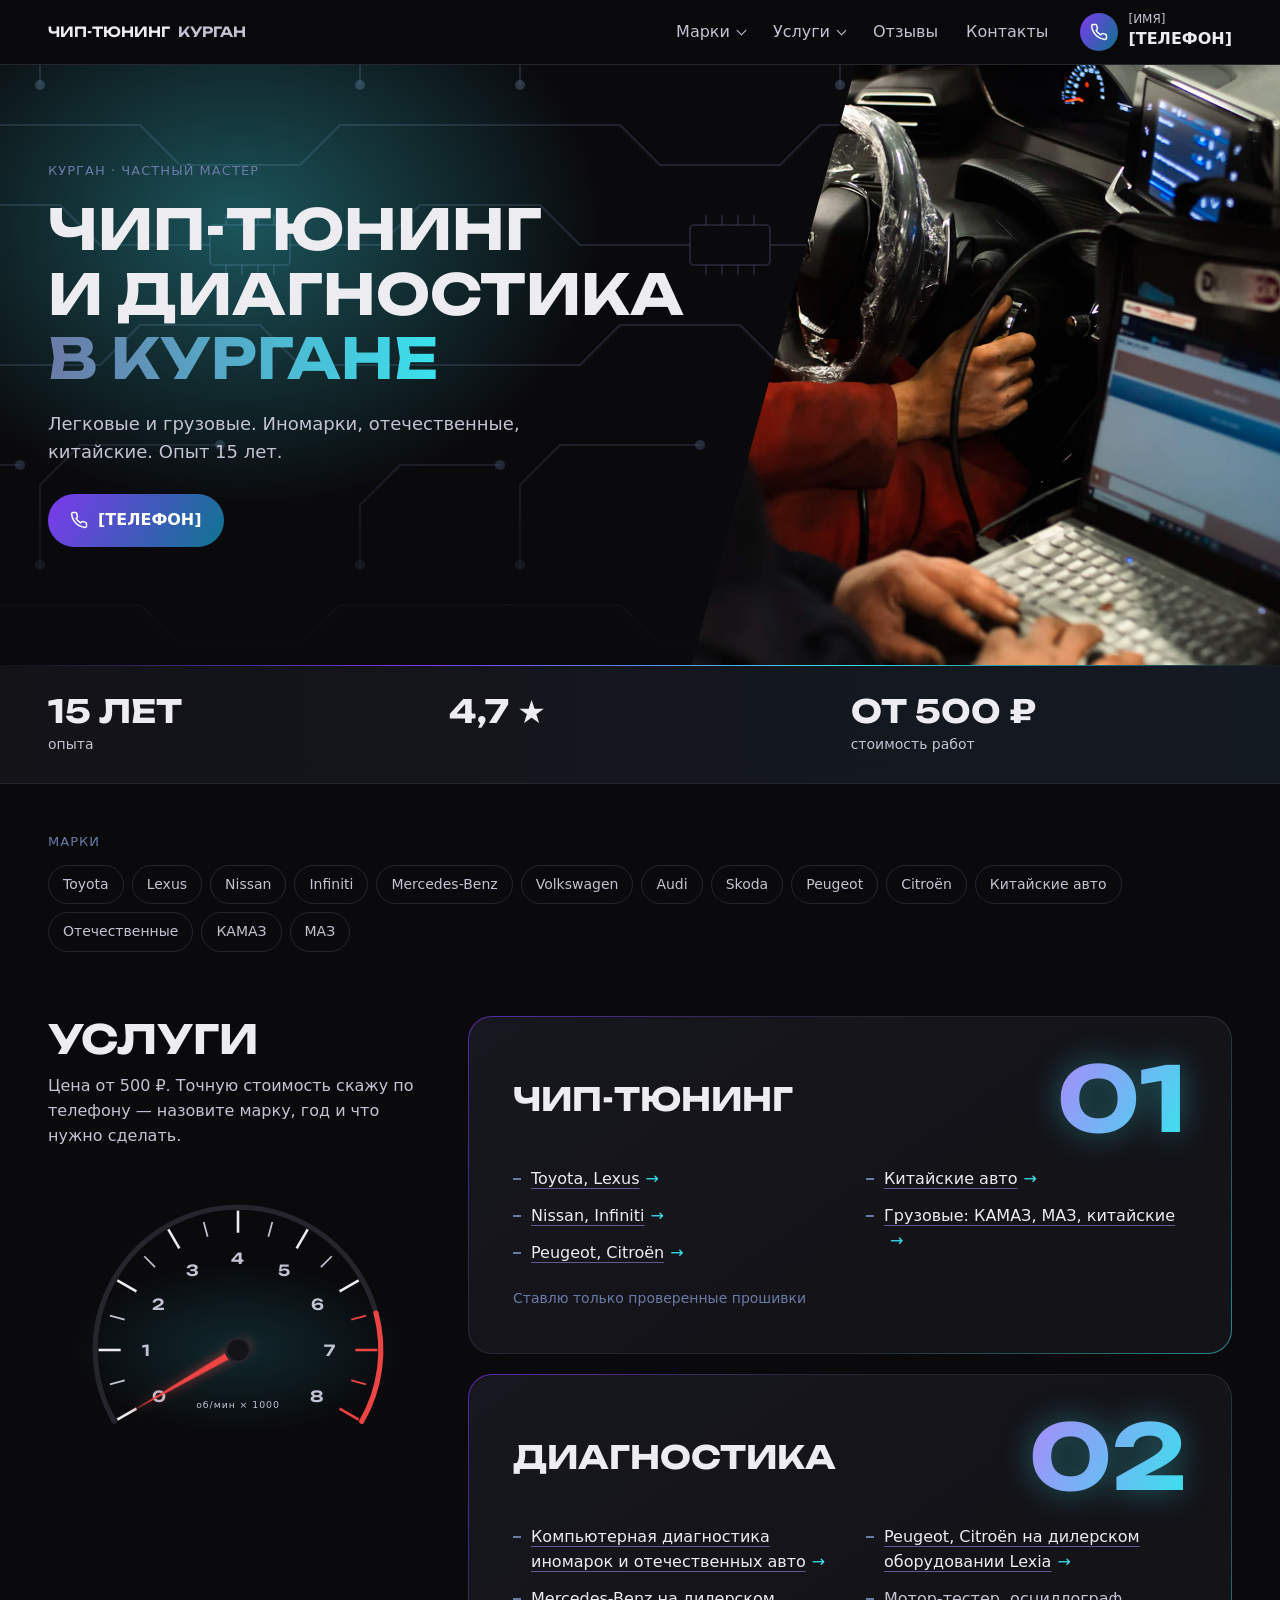
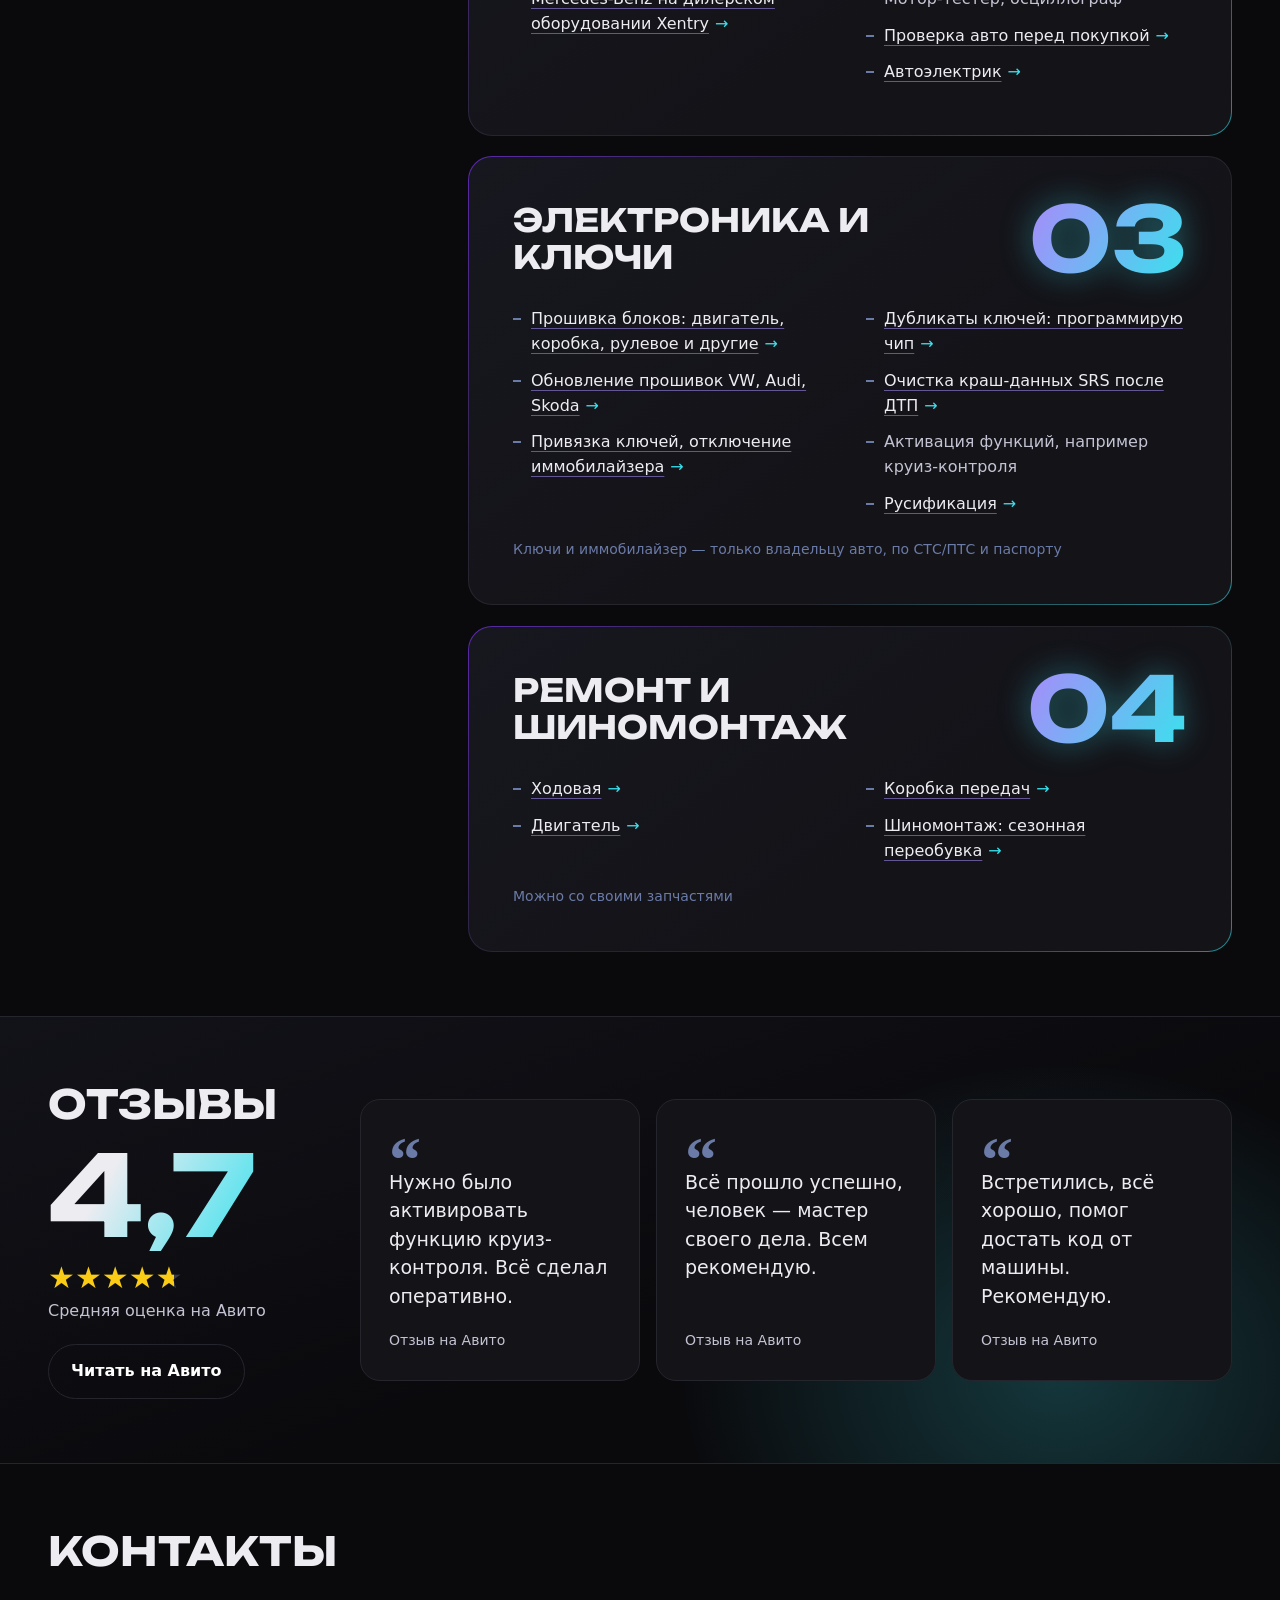
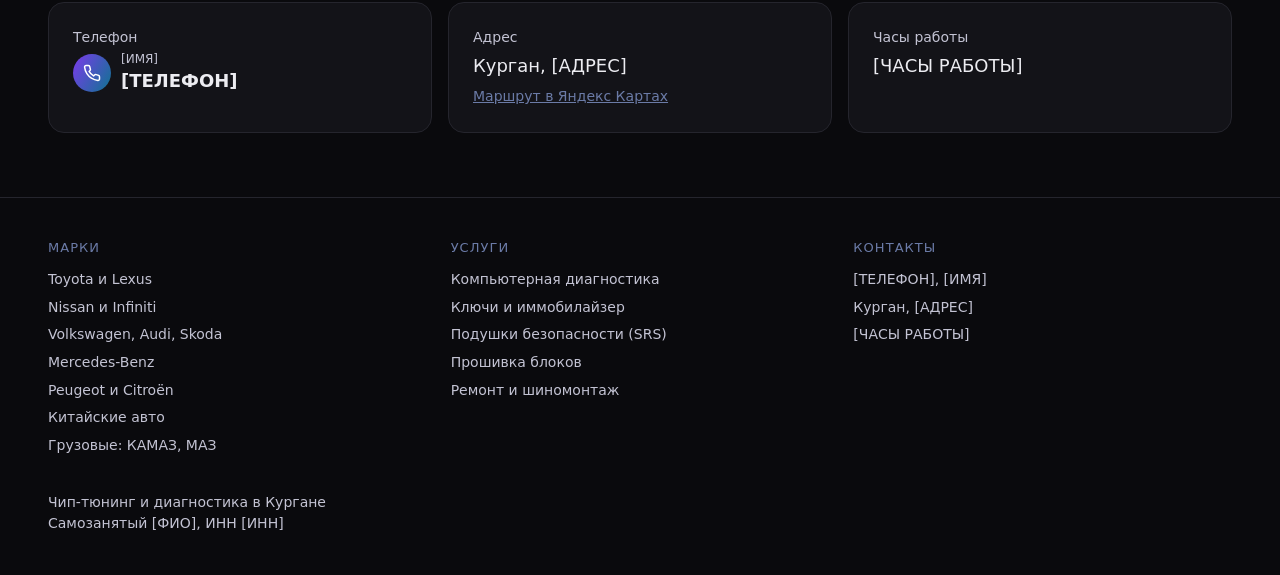
==== commit 470659a6: "Remove emission-related services, add self-employed details, safer wording" ====
--- a/index.html
+++ b/index.html
@@ -49,7 +49,6 @@
         <li class="dd"><a href="index.html#services">Услуги</a>
           <ul>
             <li><a href="diagnostika.html">Компьютерная диагностика</a></li>
-            <li><a href="evro2.html">Перевод на Евро-2</a></li>
             <li><a href="klyuchi.html">Ключи и иммобилайзер</a></li>
             <li><a href="airbag.html">Подушки безопасности (SRS)</a></li>
             <li><a href="proshivka.html">Прошивка блоков</a></li>
@@ -125,8 +124,6 @@
         <li><a href="peugeot-citroen.html">Peugeot, Citroën</a></li>
         <li><a href="kitajskie.html">Китайские авто</a></li>
         <li><a href="gruzovye.html">Грузовые: КАМАЗ, МАЗ, китайские</a></li>
-        <li><a href="evro2.html">Перевод на Евро-2</a></li>
-        <li><a href="evro2.html">Удаление катализатора, отключение EGR, мочевины, сажевого фильтра</a></li>
       </ul>
       <p class="note">Ставлю только проверенные прошивки</p>
     </article>
@@ -135,8 +132,8 @@
       <h3>Диагностика</h3>
       <ul>
         <li><a href="diagnostika.html">Компьютерная диагностика иномарок и отечественных авто</a></li>
-        <li><a href="mercedes.html">Дилерская диагностика Mercedes-Benz (Xentry)</a></li>
-        <li><a href="peugeot-citroen.html">Дилерская диагностика Peugeot, Citroën (Lexia)</a></li>
+        <li><a href="mercedes.html">Mercedes-Benz на дилерском оборудовании Xentry</a></li>
+        <li><a href="peugeot-citroen.html">Peugeot, Citroën на дилерском оборудовании Lexia</a></li>
         <li>Мотор-тестер, осциллограф</li>
         <li><a href="diagnostika.html">Проверка авто перед покупкой</a></li>
         <li><a href="diagnostika.html">Автоэлектрик</a></li>
@@ -154,6 +151,7 @@
         <li>Активация функций, например круиз-контроля</li>
         <li><a href="proshivka.html">Русификация</a></li>
       </ul>
+      <p class="note">Ключи и иммобилайзер — только владельцу авто, по СТС/ПТС и паспорту</p>
     </article>
     <article class="svc reveal">
       <span class="svc-num" aria-hidden="true">04</span>
@@ -175,7 +173,7 @@
       <h2>Отзывы</h2>
       <b class="score">4,7</b>
       <span class="stars" style="--r:4.7" role="img" aria-label="Оценка 4,7 из 5">★★★★★</span>
-      <p>19 отзывов на Авито</p>
+      <p>Средняя оценка на Авито</p>
       <a class="btn ghost" href="https://www.avito.ru/kurgan/predlozheniya_uslug/chip-tyuning_diagnostika_1018682050" target="_blank" rel="noopener">Читать на Авито</a>
     </div>
     <div>
@@ -238,7 +236,6 @@
       <p class="label">Услуги</p>
       <ul>
         <li><a href="diagnostika.html">Компьютерная диагностика</a></li>
-        <li><a href="evro2.html">Перевод на Евро-2</a></li>
         <li><a href="klyuchi.html">Ключи и иммобилайзер</a></li>
         <li><a href="airbag.html">Подушки безопасности (SRS)</a></li>
         <li><a href="proshivka.html">Прошивка блоков</a></li>
@@ -254,7 +251,7 @@
       </ul>
     </div>
   </div>
-  <p class="wrap copy">Чип-тюнинг и диагностика в Кургане</p>
+  <p class="wrap copy">Чип-тюнинг и диагностика в Кургане<br>Самозанятый [ФИО], ИНН [ИНН]</p>
 </footer>
 <a class="btn callbar" href="tel:+7XXXXXXXXXX"><svg class="ico" viewBox="0 0 24 24" aria-hidden="true"><path d="M22 16.92v3a2 2 0 0 1-2.18 2 19.79 19.79 0 0 1-8.63-3.07 19.5 19.5 0 0 1-6-6 19.79 19.79 0 0 1-3.07-8.67A2 2 0 0 1 4.11 2h3a2 2 0 0 1 2 1.72c.13.96.36 1.9.7 2.81a2 2 0 0 1-.45 2.11L8.09 9.91a16 16 0 0 0 6 6l1.27-1.27a2 2 0 0 1 2.11-.45c.91.34 1.85.57 2.81.7A2 2 0 0 1 22 16.92z"/></svg>Позвонить</a>
 <a class="to-top" href="#" aria-label="Наверх"><svg class="ico" viewBox="0 0 24 24" aria-hidden="true"><path d="M12 19V5M5 12l7-7 7 7"/></svg></a>
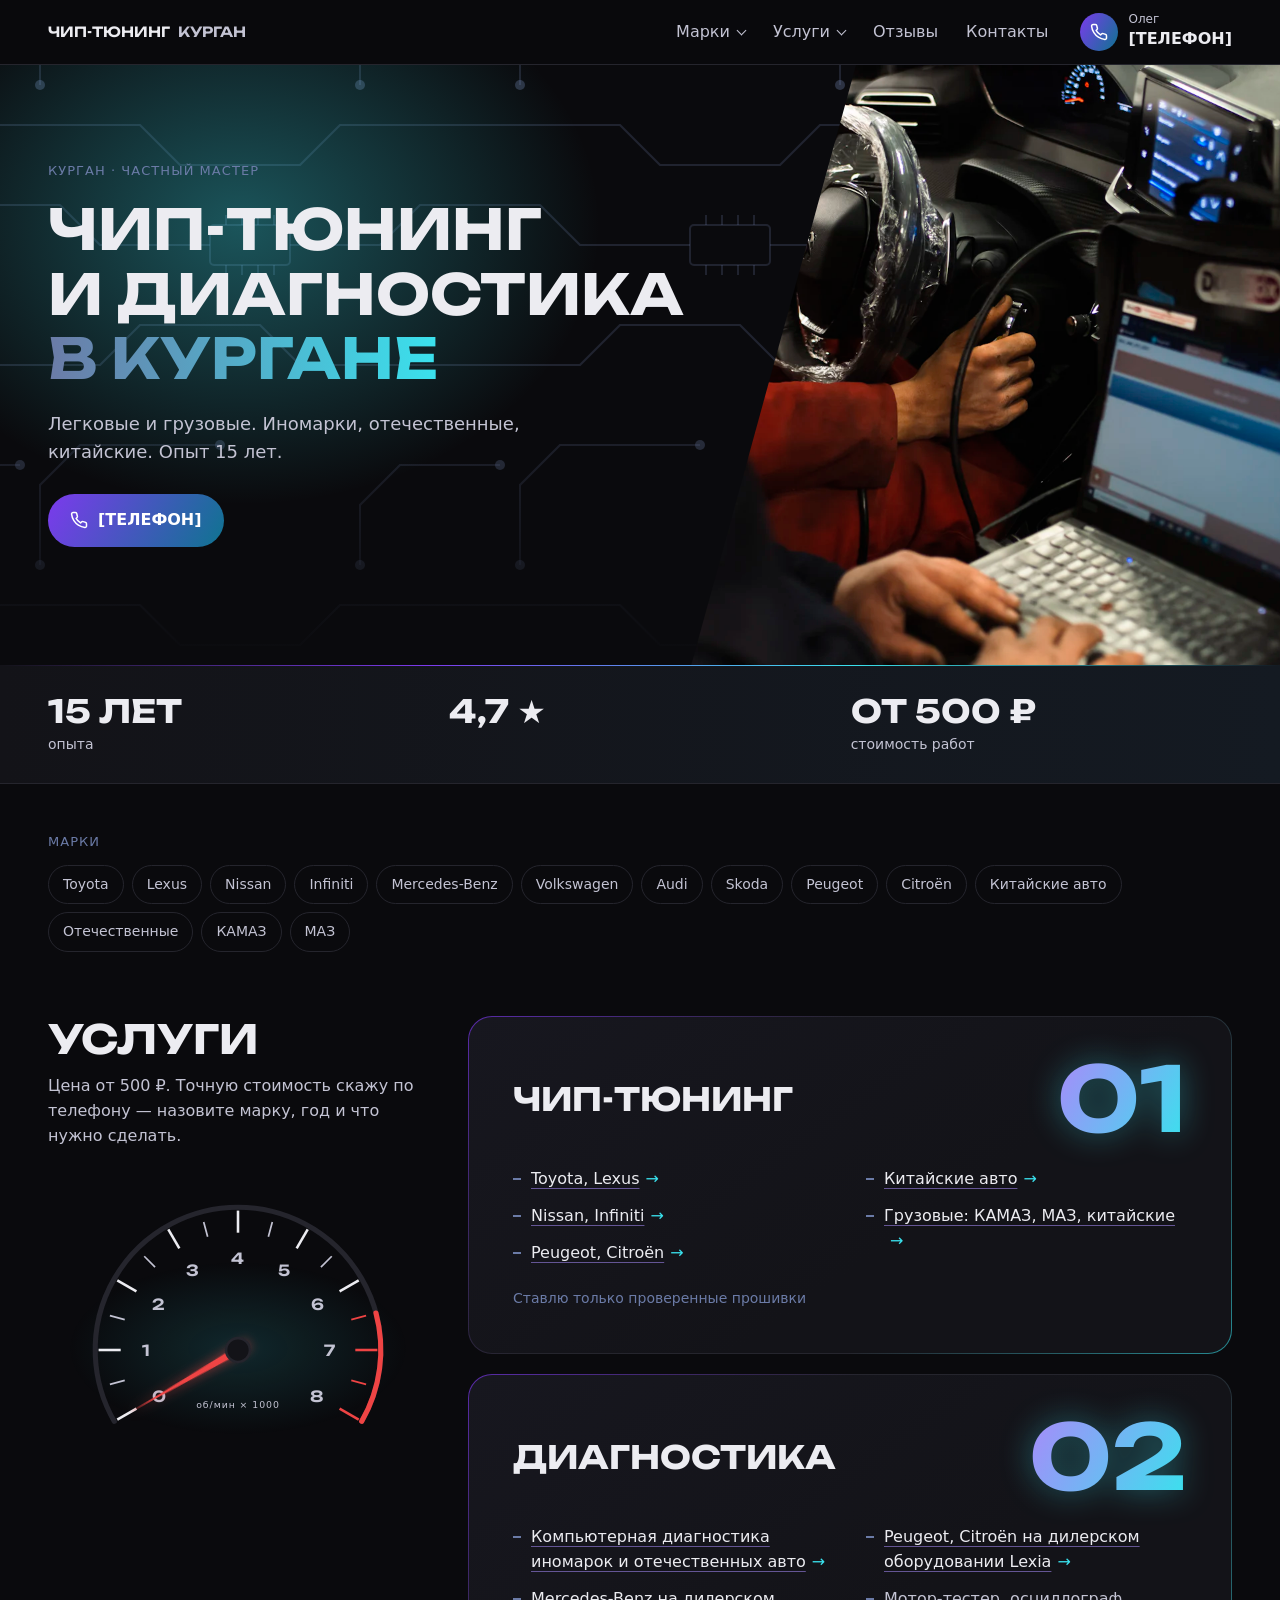
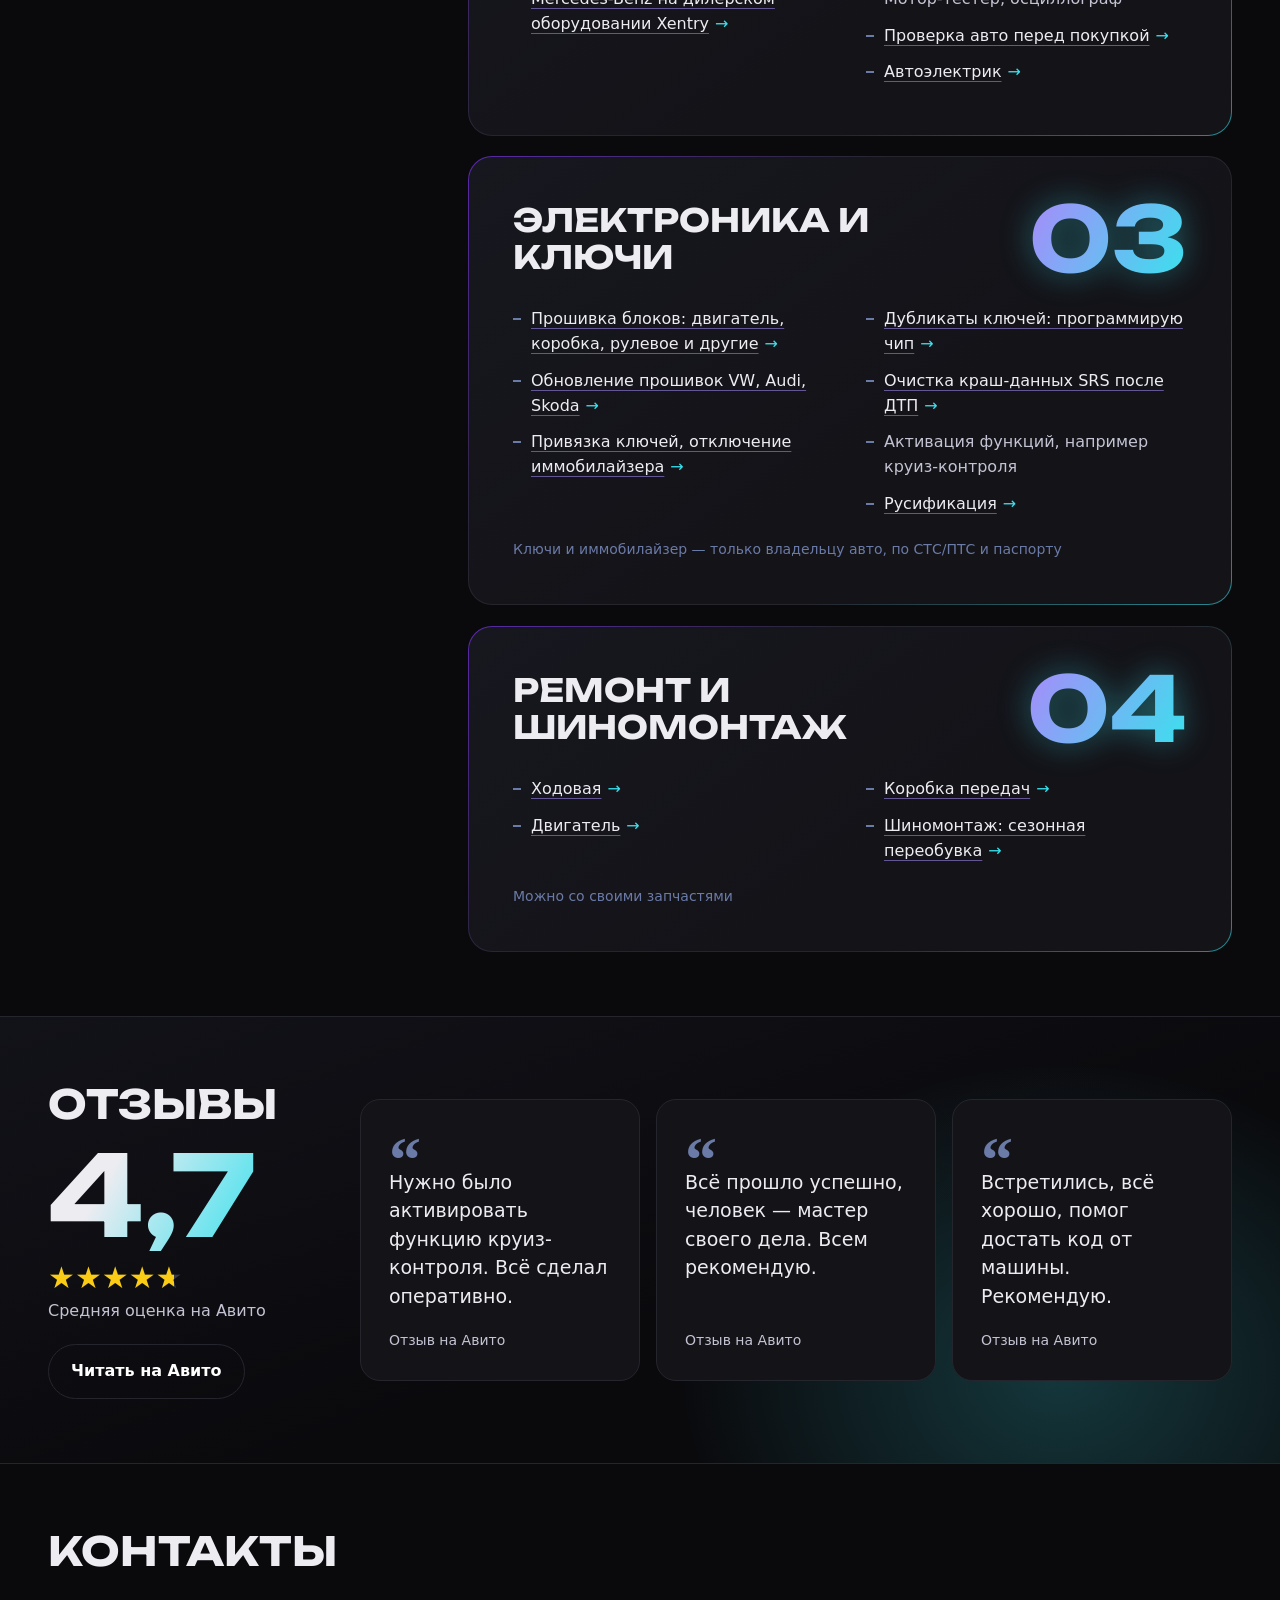
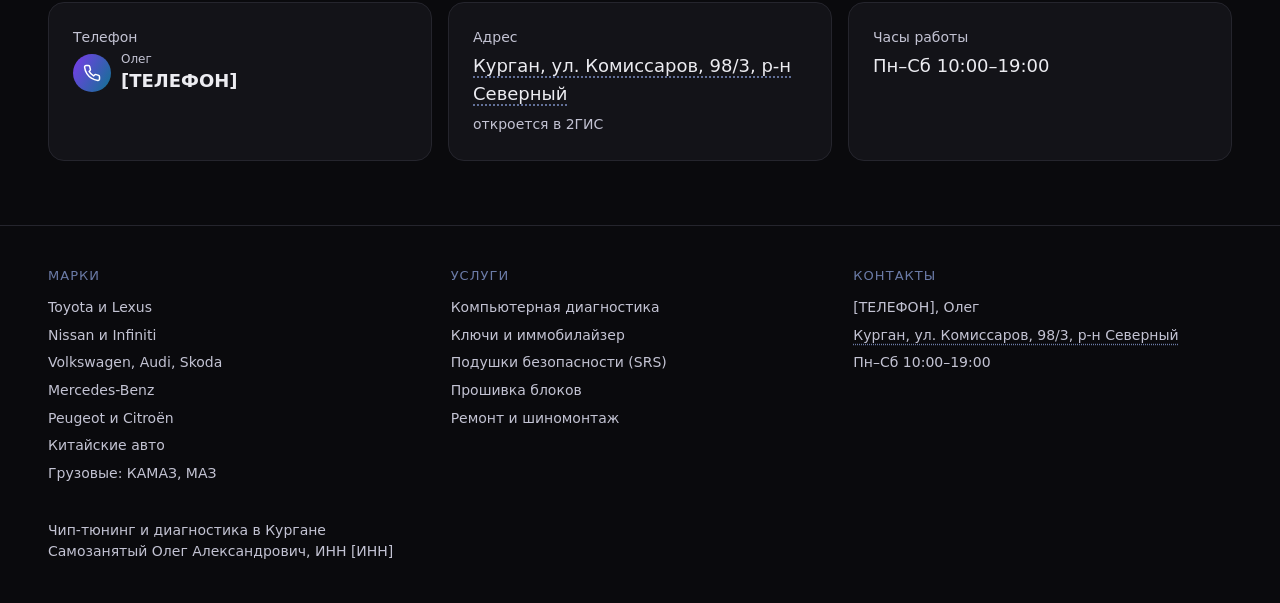
==== commit 52fcb569: "Fill contacts, address opens in 2GIS, remove Yandex Maps link" ====
--- a/index.html
+++ b/index.html
@@ -1,261 +1,313 @@
 <!doctype html>
 <html lang="ru">
+
 <head>
-<meta charset="utf-8">
-<meta name="viewport" content="width=device-width, initial-scale=1">
-<title>Чип-тюнинг и диагностика авто в Кургане — от 500 ₽</title>
-<meta name="description" content="Чип-тюнинг легковых и грузовых авто, компьютерная диагностика, прошивка блоков, привязка ключей, ремонт, шиномонтаж. Частный мастер, опыт 15 лет. Курган, [АДРЕС]. Тел. [ТЕЛЕФОН].">
-<link rel="icon" href="data:image/svg+xml,%3Csvg xmlns='http://www.w3.org/2000/svg' viewBox='0 0 32 32'%3E%3Crect width='32' height='32' rx='8' fill='%237c3aed'/%3E%3Cpath d='M18 4 8 18h7l-1 10 10-14h-7z' fill='white'/%3E%3C/svg%3E">
-<link rel="preload" href="assets/fonts/unbounded-cyrillic.woff2" as="font" type="font/woff2" crossorigin>
-<link rel="stylesheet" href="assets/style.css">
-<script type="application/ld+json">
+  <meta charset="utf-8">
+  <meta name="viewport" content="width=device-width, initial-scale=1">
+  <title>Чип-тюнинг и диагностика авто в Кургане — от 500 ₽</title>
+  <meta name="description"
+    content="Чип-тюнинг легковых и грузовых авто, компьютерная диагностика, прошивка блоков, привязка ключей, ремонт, шиномонтаж. Частный мастер, опыт 15 лет. Курган, ул. Комиссаров, 98/3, р-н Северный. Тел. [ТЕЛЕФОН].">
+  <link rel="icon"
+    href="data:image/svg+xml,%3Csvg xmlns='http://www.w3.org/2000/svg' viewBox='0 0 32 32'%3E%3Crect width='32' height='32' rx='8' fill='%237c3aed'/%3E%3Cpath d='M18 4 8 18h7l-1 10 10-14h-7z' fill='white'/%3E%3C/svg%3E">
+  <link rel="preload" href="assets/fonts/unbounded-cyrillic.woff2" as="font" type="font/woff2" crossorigin>
+  <link rel="stylesheet" href="assets/style.css">
+  <script type="application/ld+json">
 {
   "@context": "https://schema.org",
   "@type": "AutoRepair",
-  "name": "[ИМЯ] — чип-тюнинг и диагностика",
+  "name": "Олег — чип-тюнинг и диагностика",
   "description": "Чип-тюнинг легковых и грузовых авто, компьютерная диагностика, прошивка блоков, привязка ключей, ремонт, шиномонтаж.",
   "telephone": "+7XXXXXXXXXX",
   "priceRange": "от 500 ₽",
-  "openingHours": "[ЧАСЫ, формат: Mo-Sa 09:00-19:00]",
+  "openingHours": "Mo-Sa 10:00-19:00",
   "sameAs": ["https://www.avito.ru/kurgan/predlozheniya_uslug/chip-tyuning_diagnostika_1018682050"],
   "address": {
     "@type": "PostalAddress",
     "addressCountry": "RU",
     "addressLocality": "Курган",
-    "streetAddress": "[АДРЕС]"
+    "streetAddress": "ул. Комиссаров, 98/3, р-н Северный"
   }
 }
 </script>
 </head>
+
 <body>
 
-<header class="top">
-  <div class="wrap top-in">
-    <a class="logo" href="index.html">Чип-тюнинг<span>Курган</span></a>
-    <button class="burger" type="button" aria-label="Меню" aria-expanded="false"><span></span></button>
-    <nav class="menu" aria-label="Меню">
-      <ul>
-        <li class="dd"><a href="index.html#brands">Марки</a>
-          <ul>
-            <li><a href="toyota-lexus.html">Toyota и Lexus</a></li>
-            <li><a href="nissan-infiniti.html">Nissan и Infiniti</a></li>
-            <li><a href="vw-audi-skoda.html">Volkswagen, Audi, Skoda</a></li>
-            <li><a href="mercedes.html">Mercedes-Benz</a></li>
-            <li><a href="peugeot-citroen.html">Peugeot и Citroën</a></li>
-            <li><a href="kitajskie.html">Китайские авто</a></li>
-            <li><a href="gruzovye.html">Грузовые: КАМАЗ, МАЗ</a></li>
-          </ul>
-        </li>
-        <li class="dd"><a href="index.html#services">Услуги</a>
-          <ul>
-            <li><a href="diagnostika.html">Компьютерная диагностика</a></li>
-            <li><a href="klyuchi.html">Ключи и иммобилайзер</a></li>
-            <li><a href="airbag.html">Подушки безопасности (SRS)</a></li>
-            <li><a href="proshivka.html">Прошивка блоков</a></li>
-            <li><a href="remont.html">Ремонт и шиномонтаж</a></li>
-          </ul>
-        </li>
-        <li><a href="index.html#reviews">Отзывы</a></li>
-        <li><a href="index.html#contacts">Контакты</a></li>
-      </ul>
-      <a class="tel" href="tel:+7XXXXXXXXXX"><span class="tel-ico"><svg class="ico" viewBox="0 0 24 24" aria-hidden="true"><path d="M22 16.92v3a2 2 0 0 1-2.18 2 19.79 19.79 0 0 1-8.63-3.07 19.5 19.5 0 0 1-6-6 19.79 19.79 0 0 1-3.07-8.67A2 2 0 0 1 4.11 2h3a2 2 0 0 1 2 1.72c.13.96.36 1.9.7 2.81a2 2 0 0 1-.45 2.11L8.09 9.91a16 16 0 0 0 6 6l1.27-1.27a2 2 0 0 1 2.11-.45c.91.34 1.85.57 2.81.7A2 2 0 0 1 22 16.92z"/></svg></span><span><small>[ИМЯ]</small>[ТЕЛЕФОН]</span></a>
-    </nav>
-  </div>
-</header>
-
-<main>
-<section class="hero">
-  <div class="wrap">
-    <div class="hero-text">
-      <p class="label">Курган · частный мастер</p>
-      <h1>Чип-тюнинг и&nbsp;диагностика <em>в&nbsp;Кургане</em></h1>
-      <p class="lead">Легковые и грузовые. Иномарки, отечественные, китайские. Опыт 15&nbsp;лет.</p>
-      <div class="btns">
-        <a class="btn" href="tel:+7XXXXXXXXXX"><svg class="ico" viewBox="0 0 24 24" aria-hidden="true"><path d="M22 16.92v3a2 2 0 0 1-2.18 2 19.79 19.79 0 0 1-8.63-3.07 19.5 19.5 0 0 1-6-6 19.79 19.79 0 0 1-3.07-8.67A2 2 0 0 1 4.11 2h3a2 2 0 0 1 2 1.72c.13.96.36 1.9.7 2.81a2 2 0 0 1-.45 2.11L8.09 9.91a16 16 0 0 0 6 6l1.27-1.27a2 2 0 0 1 2.11-.45c.91.34 1.85.57 2.81.7A2 2 0 0 1 22 16.92z"/></svg>[ТЕЛЕФОН]</a>
-      </div>
+  <header class="top">
+    <div class="wrap top-in">
+      <a class="logo" href="index.html">Чип-тюнинг<span>Курган</span></a>
+      <button class="burger" type="button" aria-label="Меню" aria-expanded="false"><span></span></button>
+      <nav class="menu" aria-label="Меню">
+        <ul>
+          <li class="dd"><a href="index.html#brands">Марки</a>
+            <ul>
+              <li><a href="toyota-lexus.html">Toyota и Lexus</a></li>
+              <li><a href="nissan-infiniti.html">Nissan и Infiniti</a></li>
+              <li><a href="vw-audi-skoda.html">Volkswagen, Audi, Skoda</a></li>
+              <li><a href="mercedes.html">Mercedes-Benz</a></li>
+              <li><a href="peugeot-citroen.html">Peugeot и Citroën</a></li>
+              <li><a href="kitajskie.html">Китайские авто</a></li>
+              <li><a href="gruzovye.html">Грузовые: КАМАЗ, МАЗ</a></li>
+            </ul>
+          </li>
+          <li class="dd"><a href="index.html#services">Услуги</a>
+            <ul>
+              <li><a href="diagnostika.html">Компьютерная диагностика</a></li>
+              <li><a href="klyuchi.html">Ключи и иммобилайзер</a></li>
+              <li><a href="airbag.html">Подушки безопасности (SRS)</a></li>
+              <li><a href="proshivka.html">Прошивка блоков</a></li>
+              <li><a href="remont.html">Ремонт и шиномонтаж</a></li>
+            </ul>
+          </li>
+          <li><a href="index.html#reviews">Отзывы</a></li>
+          <li><a href="index.html#contacts">Контакты</a></li>
+        </ul>
+        <a class="tel" href="tel:+7XXXXXXXXXX"><span class="tel-ico"><svg class="ico" viewBox="0 0 24 24"
+              aria-hidden="true">
+              <path
+                d="M22 16.92v3a2 2 0 0 1-2.18 2 19.79 19.79 0 0 1-8.63-3.07 19.5 19.5 0 0 1-6-6 19.79 19.79 0 0 1-3.07-8.67A2 2 0 0 1 4.11 2h3a2 2 0 0 1 2 1.72c.13.96.36 1.9.7 2.81a2 2 0 0 1-.45 2.11L8.09 9.91a16 16 0 0 0 6 6l1.27-1.27a2 2 0 0 1 2.11-.45c.91.34 1.85.57 2.81.7A2 2 0 0 1 22 16.92z" />
+            </svg></span><span><small>Олег</small>[ТЕЛЕФОН]</span></a>
+      </nav>
     </div>
-  </div>
-  <img class="photo hero-photo" src="photos/hero.webp" alt="Компьютерная диагностика автомобиля в Кургане" width="1200" height="900" fetchpriority="high">
-</section>
-
-<div class="stats-band">
-  <ul class="wrap stats">
-    <li><b>15 лет</b>опыта</li>
-    <li><b>4,7 ★</b></li>
-    <li><b>от 500 ₽</b>стоимость работ</li>
-  </ul>
-</div>
-
-<section id="brands" class="brands wrap">
-  <p class="label">Марки</p>
-  <ul class="chips">
-    <li><a href="toyota-lexus.html">Toyota</a></li><li><a href="toyota-lexus.html">Lexus</a></li>
-    <li><a href="nissan-infiniti.html">Nissan</a></li><li><a href="nissan-infiniti.html">Infiniti</a></li>
-    <li><a href="mercedes.html">Mercedes-Benz</a></li>
-    <li><a href="vw-audi-skoda.html">Volkswagen</a></li><li><a href="vw-audi-skoda.html">Audi</a></li><li><a href="vw-audi-skoda.html">Skoda</a></li>
-    <li><a href="peugeot-citroen.html">Peugeot</a></li><li><a href="peugeot-citroen.html">Citroën</a></li>
-    <li><a href="kitajskie.html">Китайские авто</a></li><li><span>Отечественные</span></li>
-    <li><a href="gruzovye.html">КАМАЗ</a></li><li><a href="gruzovye.html">МАЗ</a></li>
-  </ul>
-</section>
-
-<section id="services" class="services wrap">
-  <div class="svc-side">
-    <h2>Услуги</h2>
-    <p class="muted">Цена от 500 ₽. Точную стоимость скажу по телефону — назовите марку, год и что нужно сделать.</p>
-    <svg class="gauge" viewBox="0 0 400 300" aria-hidden="true">
-      <path class="track" d="M54.5 284.0 A168 168 0 1 1 345.5 284.0"/>
-      <path class="prog" d="M54.5 284.0 A168 168 0 1 1 345.5 284.0" pathLength="100"/>
-      <path class="redzone" d="M362.3 156.5 A168 168 0 0 1 345.5 284.0"/>
-      <line class="major" x1="200" y1="36" x2="200" y2="62" transform="rotate(-120 200 200)"/><line class="" x1="200" y1="44" x2="200" y2="62" transform="rotate(-105 200 200)"/><line class="major" x1="200" y1="36" x2="200" y2="62" transform="rotate(-90 200 200)"/><line class="" x1="200" y1="44" x2="200" y2="62" transform="rotate(-75 200 200)"/><line class="major" x1="200" y1="36" x2="200" y2="62" transform="rotate(-60 200 200)"/><line class="" x1="200" y1="44" x2="200" y2="62" transform="rotate(-45 200 200)"/><line class="major" x1="200" y1="36" x2="200" y2="62" transform="rotate(-30 200 200)"/><line class="" x1="200" y1="44" x2="200" y2="62" transform="rotate(-15 200 200)"/><line class="major" x1="200" y1="36" x2="200" y2="62" transform="rotate(0 200 200)"/><line class="" x1="200" y1="44" x2="200" y2="62" transform="rotate(15 200 200)"/><line class="major" x1="200" y1="36" x2="200" y2="62" transform="rotate(30 200 200)"/><line class="" x1="200" y1="44" x2="200" y2="62" transform="rotate(45 200 200)"/><line class="major" x1="200" y1="36" x2="200" y2="62" transform="rotate(60 200 200)"/><line class="red" x1="200" y1="44" x2="200" y2="62" transform="rotate(75 200 200)"/><line class="major red" x1="200" y1="36" x2="200" y2="62" transform="rotate(90 200 200)"/><line class="red" x1="200" y1="44" x2="200" y2="62" transform="rotate(105 200 200)"/><line class="major red" x1="200" y1="36" x2="200" y2="62" transform="rotate(120 200 200)"/>
-      <text x="106.5" y="261.0">0</text><text x="92.0" y="207.0">1</text><text x="106.5" y="153.0">2</text><text x="146.0" y="113.5">3</text><text x="200.0" y="99.0">4</text><text x="254.0" y="113.5">5</text><text x="293.5" y="153.0">6</text><text x="308.0" y="207.0">7</text><text x="293.5" y="261.0">8</text>
-      <text class="unit" x="200" y="268">об/мин × 1000</text>
-      <g class="needle"><path d="M195 214 L200 52 L205 214 Z"/></g>
-      <circle class="hub" cx="200" cy="200" r="14"/>
-    </svg>
-  </div>
-  <div class="svc-list">
-    <article class="svc reveal">
-      <span class="svc-num" aria-hidden="true">01</span>
-      <h3>Чип-тюнинг</h3>
-      <ul>
-        <li><a href="toyota-lexus.html">Toyota, Lexus</a></li>
-        <li><a href="nissan-infiniti.html">Nissan, Infiniti</a></li>
-        <li><a href="peugeot-citroen.html">Peugeot, Citroën</a></li>
-        <li><a href="kitajskie.html">Китайские авто</a></li>
-        <li><a href="gruzovye.html">Грузовые: КАМАЗ, МАЗ, китайские</a></li>
-      </ul>
-      <p class="note">Ставлю только проверенные прошивки</p>
-    </article>
-    <article class="svc reveal">
-      <span class="svc-num" aria-hidden="true">02</span>
-      <h3>Диагностика</h3>
-      <ul>
-        <li><a href="diagnostika.html">Компьютерная диагностика иномарок и отечественных авто</a></li>
-        <li><a href="mercedes.html">Mercedes-Benz на дилерском оборудовании Xentry</a></li>
-        <li><a href="peugeot-citroen.html">Peugeot, Citroën на дилерском оборудовании Lexia</a></li>
-        <li>Мотор-тестер, осциллограф</li>
-        <li><a href="diagnostika.html">Проверка авто перед покупкой</a></li>
-        <li><a href="diagnostika.html">Автоэлектрик</a></li>
-      </ul>
-    </article>
-    <article class="svc reveal">
-      <span class="svc-num" aria-hidden="true">03</span>
-      <h3>Электроника и ключи</h3>
-      <ul>
-        <li><a href="proshivka.html">Прошивка блоков: двигатель, коробка, рулевое и другие</a></li>
-        <li><a href="vw-audi-skoda.html">Обновление прошивок VW, Audi, Skoda</a></li>
-        <li><a href="klyuchi.html">Привязка ключей, отключение иммобилайзера</a></li>
-        <li><a href="klyuchi.html">Дубликаты ключей: программирую чип</a></li>
-        <li><a href="airbag.html">Очистка краш-данных SRS после ДТП</a></li>
-        <li>Активация функций, например круиз-контроля</li>
-        <li><a href="proshivka.html">Русификация</a></li>
-      </ul>
-      <p class="note">Ключи и иммобилайзер — только владельцу авто, по СТС/ПТС и паспорту</p>
-    </article>
-    <article class="svc reveal">
-      <span class="svc-num" aria-hidden="true">04</span>
-      <h3>Ремонт и шиномонтаж</h3>
-      <ul>
-        <li><a href="remont.html">Ходовая</a></li>
-        <li><a href="remont.html">Двигатель</a></li>
-        <li><a href="remont.html">Коробка передач</a></li>
-        <li><a href="remont.html">Шиномонтаж: сезонная переобувка</a></li>
-      </ul>
-      <p class="note">Можно со своими запчастями</p>
-    </article>
-  </div>
-</section>
-
-<section id="reviews" class="band">
-  <div class="wrap reviews">
-    <div class="rating">
-      <h2>Отзывы</h2>
-      <b class="score">4,7</b>
-      <span class="stars" style="--r:4.7" role="img" aria-label="Оценка 4,7 из 5">★★★★★</span>
-      <p>Средняя оценка на Авито</p>
-      <a class="btn ghost" href="https://www.avito.ru/kurgan/predlozheniya_uslug/chip-tyuning_diagnostika_1018682050" target="_blank" rel="noopener">Читать на Авито</a>
-    </div>
-    <div>
-      <div class="carousel" tabindex="0" aria-label="Отзывы клиентов">
-        <figure class="review">
-          <blockquote>Нужно было активировать функцию круиз-контроля. Всё сделал оперативно.</blockquote>
-          <figcaption>Отзыв на Авито</figcaption>
-        </figure>
-        <figure class="review">
-          <blockquote>Всё прошло успешно, человек — мастер своего дела. Всем рекомендую.</blockquote>
-          <figcaption>Отзыв на Авито</figcaption>
-        </figure>
-        <figure class="review">
-          <blockquote>Встретились, всё хорошо, помог достать код от машины. Рекомендую.</blockquote>
-          <figcaption>Отзыв на Авито</figcaption>
-        </figure>
-      </div>
-      <div class="car-nav">
-        <button type="button" data-dir="-1" aria-label="Предыдущий отзыв">←</button>
-        <button type="button" data-dir="1" aria-label="Следующий отзыв">→</button>
-      </div>
-    </div>
-  </div>
-</section>
-
-<section id="contacts" class="wrap">
-  <h2>Контакты</h2>
-  <dl class="contacts">
-    <div class="card">
-      <dt>Телефон</dt>
-      <dd><a class="tel" href="tel:+7XXXXXXXXXX"><span class="tel-ico"><svg class="ico" viewBox="0 0 24 24" aria-hidden="true"><path d="M22 16.92v3a2 2 0 0 1-2.18 2 19.79 19.79 0 0 1-8.63-3.07 19.5 19.5 0 0 1-6-6 19.79 19.79 0 0 1-3.07-8.67A2 2 0 0 1 4.11 2h3a2 2 0 0 1 2 1.72c.13.96.36 1.9.7 2.81a2 2 0 0 1-.45 2.11L8.09 9.91a16 16 0 0 0 6 6l1.27-1.27a2 2 0 0 1 2.11-.45c.91.34 1.85.57 2.81.7A2 2 0 0 1 22 16.92z"/></svg></span><span><small>[ИМЯ]</small>[ТЕЛЕФОН]</span></a></dd>
-    </div>
-    <div class="card">
-      <dt>Адрес</dt>
-      <dd>Курган, [АДРЕС]<small><a href="[ССЫЛКА_НА_ЯНДЕКС_КАРТЫ]">Маршрут в Яндекс Картах</a></small></dd>
-    </div>
-    <div class="card">
-      <dt>Часы работы</dt>
-      <dd>[ЧАСЫ РАБОТЫ]</dd>
-    </div>
-  </dl>
-</section>
-</main>
-
-<footer class="site-footer">
-  <div class="wrap foot">
-    <nav>
-      <p class="label">Марки</p>
-      <ul>
-        <li><a href="toyota-lexus.html">Toyota и Lexus</a></li>
-        <li><a href="nissan-infiniti.html">Nissan и Infiniti</a></li>
-        <li><a href="vw-audi-skoda.html">Volkswagen, Audi, Skoda</a></li>
-        <li><a href="mercedes.html">Mercedes-Benz</a></li>
-        <li><a href="peugeot-citroen.html">Peugeot и Citroën</a></li>
-        <li><a href="kitajskie.html">Китайские авто</a></li>
-        <li><a href="gruzovye.html">Грузовые: КАМАЗ, МАЗ</a></li>
-      </ul>
-    </nav>
-    <nav>
-      <p class="label">Услуги</p>
-      <ul>
-        <li><a href="diagnostika.html">Компьютерная диагностика</a></li>
-        <li><a href="klyuchi.html">Ключи и иммобилайзер</a></li>
-        <li><a href="airbag.html">Подушки безопасности (SRS)</a></li>
-        <li><a href="proshivka.html">Прошивка блоков</a></li>
-        <li><a href="remont.html">Ремонт и шиномонтаж</a></li>
-      </ul>
-    </nav>
-    <div>
-      <p class="label">Контакты</p>
-      <ul>
-        <li><a href="tel:+7XXXXXXXXXX">[ТЕЛЕФОН]</a>, [ИМЯ]</li>
-        <li>Курган, [АДРЕС]</li>
-        <li>[ЧАСЫ РАБОТЫ]</li>
+  </header>
+
+  <main>
+    <section class="hero">
+      <div class="wrap">
+        <div class="hero-text">
+          <p class="label">Курган · частный мастер</p>
+          <h1>Чип-тюнинг и&nbsp;диагностика <em>в&nbsp;Кургане</em></h1>
+          <p class="lead">Легковые и грузовые. Иномарки, отечественные, китайские. Опыт 15&nbsp;лет.</p>
+          <div class="btns">
+            <a class="btn" href="tel:+7XXXXXXXXXX"><svg class="ico" viewBox="0 0 24 24" aria-hidden="true">
+                <path
+                  d="M22 16.92v3a2 2 0 0 1-2.18 2 19.79 19.79 0 0 1-8.63-3.07 19.5 19.5 0 0 1-6-6 19.79 19.79 0 0 1-3.07-8.67A2 2 0 0 1 4.11 2h3a2 2 0 0 1 2 1.72c.13.96.36 1.9.7 2.81a2 2 0 0 1-.45 2.11L8.09 9.91a16 16 0 0 0 6 6l1.27-1.27a2 2 0 0 1 2.11-.45c.91.34 1.85.57 2.81.7A2 2 0 0 1 22 16.92z" />
+              </svg>[ТЕЛЕФОН]</a>
+          </div>
+        </div>
+      </div>
+      <img class="photo hero-photo" src="photos/hero.webp" alt="Компьютерная диагностика автомобиля в Кургане"
+        width="1200" height="900" fetchpriority="high">
+    </section>
+
+    <div class="stats-band">
+      <ul class="wrap stats">
+        <li><b>15 лет</b>опыта</li>
+        <li><b>4,7 ★</b></li>
+        <li><b>от 500 ₽</b>стоимость работ</li>
       </ul>
     </div>
-  </div>
-  <p class="wrap copy">Чип-тюнинг и диагностика в Кургане<br>Самозанятый [ФИО], ИНН [ИНН]</p>
-</footer>
-<a class="btn callbar" href="tel:+7XXXXXXXXXX"><svg class="ico" viewBox="0 0 24 24" aria-hidden="true"><path d="M22 16.92v3a2 2 0 0 1-2.18 2 19.79 19.79 0 0 1-8.63-3.07 19.5 19.5 0 0 1-6-6 19.79 19.79 0 0 1-3.07-8.67A2 2 0 0 1 4.11 2h3a2 2 0 0 1 2 1.72c.13.96.36 1.9.7 2.81a2 2 0 0 1-.45 2.11L8.09 9.91a16 16 0 0 0 6 6l1.27-1.27a2 2 0 0 1 2.11-.45c.91.34 1.85.57 2.81.7A2 2 0 0 1 22 16.92z"/></svg>Позвонить</a>
-<a class="to-top" href="#" aria-label="Наверх"><svg class="ico" viewBox="0 0 24 24" aria-hidden="true"><path d="M12 19V5M5 12l7-7 7 7"/></svg></a>
-<script src="assets/site.js" defer></script>
+
+    <section id="brands" class="brands wrap">
+      <p class="label">Марки</p>
+      <ul class="chips">
+        <li><a href="toyota-lexus.html">Toyota</a></li>
+        <li><a href="toyota-lexus.html">Lexus</a></li>
+        <li><a href="nissan-infiniti.html">Nissan</a></li>
+        <li><a href="nissan-infiniti.html">Infiniti</a></li>
+        <li><a href="mercedes.html">Mercedes-Benz</a></li>
+        <li><a href="vw-audi-skoda.html">Volkswagen</a></li>
+        <li><a href="vw-audi-skoda.html">Audi</a></li>
+        <li><a href="vw-audi-skoda.html">Skoda</a></li>
+        <li><a href="peugeot-citroen.html">Peugeot</a></li>
+        <li><a href="peugeot-citroen.html">Citroën</a></li>
+        <li><a href="kitajskie.html">Китайские авто</a></li>
+        <li><span>Отечественные</span></li>
+        <li><a href="gruzovye.html">КАМАЗ</a></li>
+        <li><a href="gruzovye.html">МАЗ</a></li>
+      </ul>
+    </section>
+
+    <section id="services" class="services wrap">
+      <div class="svc-side">
+        <h2>Услуги</h2>
+        <p class="muted">Цена от 500 ₽. Точную стоимость скажу по телефону — назовите марку, год и что нужно сделать.
+        </p>
+        <svg class="gauge" viewBox="0 0 400 300" aria-hidden="true">
+          <path class="track" d="M54.5 284.0 A168 168 0 1 1 345.5 284.0" />
+          <path class="prog" d="M54.5 284.0 A168 168 0 1 1 345.5 284.0" pathLength="100" />
+          <path class="redzone" d="M362.3 156.5 A168 168 0 0 1 345.5 284.0" />
+          <line class="major" x1="200" y1="36" x2="200" y2="62" transform="rotate(-120 200 200)" />
+          <line class="" x1="200" y1="44" x2="200" y2="62" transform="rotate(-105 200 200)" />
+          <line class="major" x1="200" y1="36" x2="200" y2="62" transform="rotate(-90 200 200)" />
+          <line class="" x1="200" y1="44" x2="200" y2="62" transform="rotate(-75 200 200)" />
+          <line class="major" x1="200" y1="36" x2="200" y2="62" transform="rotate(-60 200 200)" />
+          <line class="" x1="200" y1="44" x2="200" y2="62" transform="rotate(-45 200 200)" />
+          <line class="major" x1="200" y1="36" x2="200" y2="62" transform="rotate(-30 200 200)" />
+          <line class="" x1="200" y1="44" x2="200" y2="62" transform="rotate(-15 200 200)" />
+          <line class="major" x1="200" y1="36" x2="200" y2="62" transform="rotate(0 200 200)" />
+          <line class="" x1="200" y1="44" x2="200" y2="62" transform="rotate(15 200 200)" />
+          <line class="major" x1="200" y1="36" x2="200" y2="62" transform="rotate(30 200 200)" />
+          <line class="" x1="200" y1="44" x2="200" y2="62" transform="rotate(45 200 200)" />
+          <line class="major" x1="200" y1="36" x2="200" y2="62" transform="rotate(60 200 200)" />
+          <line class="red" x1="200" y1="44" x2="200" y2="62" transform="rotate(75 200 200)" />
+          <line class="major red" x1="200" y1="36" x2="200" y2="62" transform="rotate(90 200 200)" />
+          <line class="red" x1="200" y1="44" x2="200" y2="62" transform="rotate(105 200 200)" />
+          <line class="major red" x1="200" y1="36" x2="200" y2="62" transform="rotate(120 200 200)" />
+          <text x="106.5" y="261.0">0</text><text x="92.0" y="207.0">1</text><text x="106.5" y="153.0">2</text><text
+            x="146.0" y="113.5">3</text><text x="200.0" y="99.0">4</text><text x="254.0" y="113.5">5</text><text
+            x="293.5" y="153.0">6</text><text x="308.0" y="207.0">7</text><text x="293.5" y="261.0">8</text>
+          <text class="unit" x="200" y="268">об/мин × 1000</text>
+          <g class="needle">
+            <path d="M195 214 L200 52 L205 214 Z" />
+          </g>
+          <circle class="hub" cx="200" cy="200" r="14" />
+        </svg>
+      </div>
+      <div class="svc-list">
+        <article class="svc reveal">
+          <span class="svc-num" aria-hidden="true">01</span>
+          <h3>Чип-тюнинг</h3>
+          <ul>
+            <li><a href="toyota-lexus.html">Toyota, Lexus</a></li>
+            <li><a href="nissan-infiniti.html">Nissan, Infiniti</a></li>
+            <li><a href="peugeot-citroen.html">Peugeot, Citroën</a></li>
+            <li><a href="kitajskie.html">Китайские авто</a></li>
+            <li><a href="gruzovye.html">Грузовые: КАМАЗ, МАЗ, китайские</a></li>
+          </ul>
+          <p class="note">Ставлю только проверенные прошивки</p>
+        </article>
+        <article class="svc reveal">
+          <span class="svc-num" aria-hidden="true">02</span>
+          <h3>Диагностика</h3>
+          <ul>
+            <li><a href="diagnostika.html">Компьютерная диагностика иномарок и отечественных авто</a></li>
+            <li><a href="mercedes.html">Mercedes-Benz на дилерском оборудовании Xentry</a></li>
+            <li><a href="peugeot-citroen.html">Peugeot, Citroën на дилерском оборудовании Lexia</a></li>
+            <li>Мотор-тестер, осциллограф</li>
+            <li><a href="diagnostika.html">Проверка авто перед покупкой</a></li>
+            <li><a href="diagnostika.html">Автоэлектрик</a></li>
+          </ul>
+        </article>
+        <article class="svc reveal">
+          <span class="svc-num" aria-hidden="true">03</span>
+          <h3>Электроника и ключи</h3>
+          <ul>
+            <li><a href="proshivka.html">Прошивка блоков: двигатель, коробка, рулевое и другие</a></li>
+            <li><a href="vw-audi-skoda.html">Обновление прошивок VW, Audi, Skoda</a></li>
+            <li><a href="klyuchi.html">Привязка ключей, отключение иммобилайзера</a></li>
+            <li><a href="klyuchi.html">Дубликаты ключей: программирую чип</a></li>
+            <li><a href="airbag.html">Очистка краш-данных SRS после ДТП</a></li>
+            <li>Активация функций, например круиз-контроля</li>
+            <li><a href="proshivka.html">Русификация</a></li>
+          </ul>
+          <p class="note">Ключи и иммобилайзер — только владельцу авто, по СТС/ПТС и паспорту</p>
+        </article>
+        <article class="svc reveal">
+          <span class="svc-num" aria-hidden="true">04</span>
+          <h3>Ремонт и шиномонтаж</h3>
+          <ul>
+            <li><a href="remont.html">Ходовая</a></li>
+            <li><a href="remont.html">Двигатель</a></li>
+            <li><a href="remont.html">Коробка передач</a></li>
+            <li><a href="remont.html">Шиномонтаж: сезонная переобувка</a></li>
+          </ul>
+          <p class="note">Можно со своими запчастями</p>
+        </article>
+      </div>
+    </section>
+
+    <section id="reviews" class="band">
+      <div class="wrap reviews">
+        <div class="rating">
+          <h2>Отзывы</h2>
+          <b class="score">4,7</b>
+          <span class="stars" style="--r:4.7" role="img" aria-label="Оценка 4,7 из 5">★★★★★</span>
+          <p>Средняя оценка на Авито</p>
+          <a class="btn ghost"
+            href="https://www.avito.ru/kurgan/predlozheniya_uslug/chip-tyuning_diagnostika_1018682050" target="_blank"
+            rel="noopener">Читать на Авито</a>
+        </div>
+        <div>
+          <div class="carousel" tabindex="0" aria-label="Отзывы клиентов">
+            <figure class="review">
+              <blockquote>Нужно было активировать функцию круиз-контроля. Всё сделал оперативно.</blockquote>
+              <figcaption>Отзыв на Авито</figcaption>
+            </figure>
+            <figure class="review">
+              <blockquote>Всё прошло успешно, человек — мастер своего дела. Всем рекомендую.</blockquote>
+              <figcaption>Отзыв на Авито</figcaption>
+            </figure>
+            <figure class="review">
+              <blockquote>Встретились, всё хорошо, помог достать код от машины. Рекомендую.</blockquote>
+              <figcaption>Отзыв на Авито</figcaption>
+            </figure>
+          </div>
+          <div class="car-nav">
+            <button type="button" data-dir="-1" aria-label="Предыдущий отзыв">←</button>
+            <button type="button" data-dir="1" aria-label="Следующий отзыв">→</button>
+          </div>
+        </div>
+      </div>
+    </section>
+
+    <section id="contacts" class="wrap">
+      <h2>Контакты</h2>
+      <dl class="contacts">
+        <div class="card">
+          <dt>Телефон</dt>
+          <dd><a class="tel" href="tel:+7XXXXXXXXXX"><span class="tel-ico"><svg class="ico" viewBox="0 0 24 24"
+                  aria-hidden="true">
+                  <path
+                    d="M22 16.92v3a2 2 0 0 1-2.18 2 19.79 19.79 0 0 1-8.63-3.07 19.5 19.5 0 0 1-6-6 19.79 19.79 0 0 1-3.07-8.67A2 2 0 0 1 4.11 2h3a2 2 0 0 1 2 1.72c.13.96.36 1.9.7 2.81a2 2 0 0 1-.45 2.11L8.09 9.91a16 16 0 0 0 6 6l1.27-1.27a2 2 0 0 1 2.11-.45c.91.34 1.85.57 2.81.7A2 2 0 0 1 22 16.92z" />
+                </svg></span><span><small>Олег</small>[ТЕЛЕФОН]</span></a></dd>
+        </div>
+        <div class="card">
+          <dt>Адрес</dt>
+          <dd><a class="map-link" href="https://2gis.ru/kurgan/search/%D1%83%D0%BB.%20%D0%9A%D0%BE%D0%BC%D0%B8%D1%81%D1%81%D0%B0%D1%80%D0%BE%D0%B2%2C%2098%2F3" target="_blank" rel="noopener">Курган, ул. Комиссаров, 98/3, р-н Северный</a><small>откроется в 2ГИС</small></dd>
+        </div>
+        <div class="card">
+          <dt>Часы работы</dt>
+          <dd>Пн–Сб 10:00–19:00</dd>
+        </div>
+      </dl>
+    </section>
+  </main>
+
+  <footer class="site-footer">
+    <div class="wrap foot">
+      <nav>
+        <p class="label">Марки</p>
+        <ul>
+          <li><a href="toyota-lexus.html">Toyota и Lexus</a></li>
+          <li><a href="nissan-infiniti.html">Nissan и Infiniti</a></li>
+          <li><a href="vw-audi-skoda.html">Volkswagen, Audi, Skoda</a></li>
+          <li><a href="mercedes.html">Mercedes-Benz</a></li>
+          <li><a href="peugeot-citroen.html">Peugeot и Citroën</a></li>
+          <li><a href="kitajskie.html">Китайские авто</a></li>
+          <li><a href="gruzovye.html">Грузовые: КАМАЗ, МАЗ</a></li>
+        </ul>
+      </nav>
+      <nav>
+        <p class="label">Услуги</p>
+        <ul>
+          <li><a href="diagnostika.html">Компьютерная диагностика</a></li>
+          <li><a href="klyuchi.html">Ключи и иммобилайзер</a></li>
+          <li><a href="airbag.html">Подушки безопасности (SRS)</a></li>
+          <li><a href="proshivka.html">Прошивка блоков</a></li>
+          <li><a href="remont.html">Ремонт и шиномонтаж</a></li>
+        </ul>
+      </nav>
+      <div>
+        <p class="label">Контакты</p>
+        <ul>
+          <li><a href="tel:+7XXXXXXXXXX">[ТЕЛЕФОН]</a>, Олег</li>
+          <li><a class="map-link" href="https://2gis.ru/kurgan/search/%D1%83%D0%BB.%20%D0%9A%D0%BE%D0%BC%D0%B8%D1%81%D1%81%D0%B0%D1%80%D0%BE%D0%B2%2C%2098%2F3" target="_blank" rel="noopener">Курган, ул. Комиссаров, 98/3, р-н Северный</a></li>
+          <li>Пн–Сб 10:00–19:00</li>
+        </ul>
+      </div>
+    </div>
+    <p class="wrap copy">Чип-тюнинг и диагностика в Кургане<br>Самозанятый Олег Александрович, ИНН [ИНН]</p>
+  </footer>
+  <a class="btn callbar" href="tel:+7XXXXXXXXXX"><svg class="ico" viewBox="0 0 24 24" aria-hidden="true">
+      <path
+        d="M22 16.92v3a2 2 0 0 1-2.18 2 19.79 19.79 0 0 1-8.63-3.07 19.5 19.5 0 0 1-6-6 19.79 19.79 0 0 1-3.07-8.67A2 2 0 0 1 4.11 2h3a2 2 0 0 1 2 1.72c.13.96.36 1.9.7 2.81a2 2 0 0 1-.45 2.11L8.09 9.91a16 16 0 0 0 6 6l1.27-1.27a2 2 0 0 1 2.11-.45c.91.34 1.85.57 2.81.7A2 2 0 0 1 22 16.92z" />
+    </svg>Позвонить</a>
+  <a class="to-top" href="#" aria-label="Наверх"><svg class="ico" viewBox="0 0 24 24" aria-hidden="true">
+      <path d="M12 19V5M5 12l7-7 7 7" />
+    </svg></a>
+  <script src="assets/site.js" defer></script>
 
 </body>
-</html>
+
+</html>
--- a/assets/style.css
+++ b/assets/style.css
@@ -126,8 +126,10 @@
 dt{color:var(--muted);font-size:14px;margin-bottom:4px}
 dd{font-size:18px}
 dd a{text-decoration:none}
-dd small{display:block;margin-top:6px;font-size:14px}
-dd small a{color:var(--accent);text-decoration:underline}
+dd small{display:block;margin-top:6px;font-size:14px;color:var(--muted)}
+/* адрес открывается в 2ГИС: пунктир показывает, что он кликабельный */
+.map-link,.foot .map-link{text-decoration:underline dotted;text-decoration-color:var(--accent);text-underline-offset:4px}
+.map-link:hover{color:var(--cyan)}
 
 /* внутренние страницы */
 .page-head{position:relative;isolation:isolate;padding-block:32px 8px;background:linear-gradient(transparent 30%,var(--bg)),url(bg-circuit.svg) 0 0/480px}
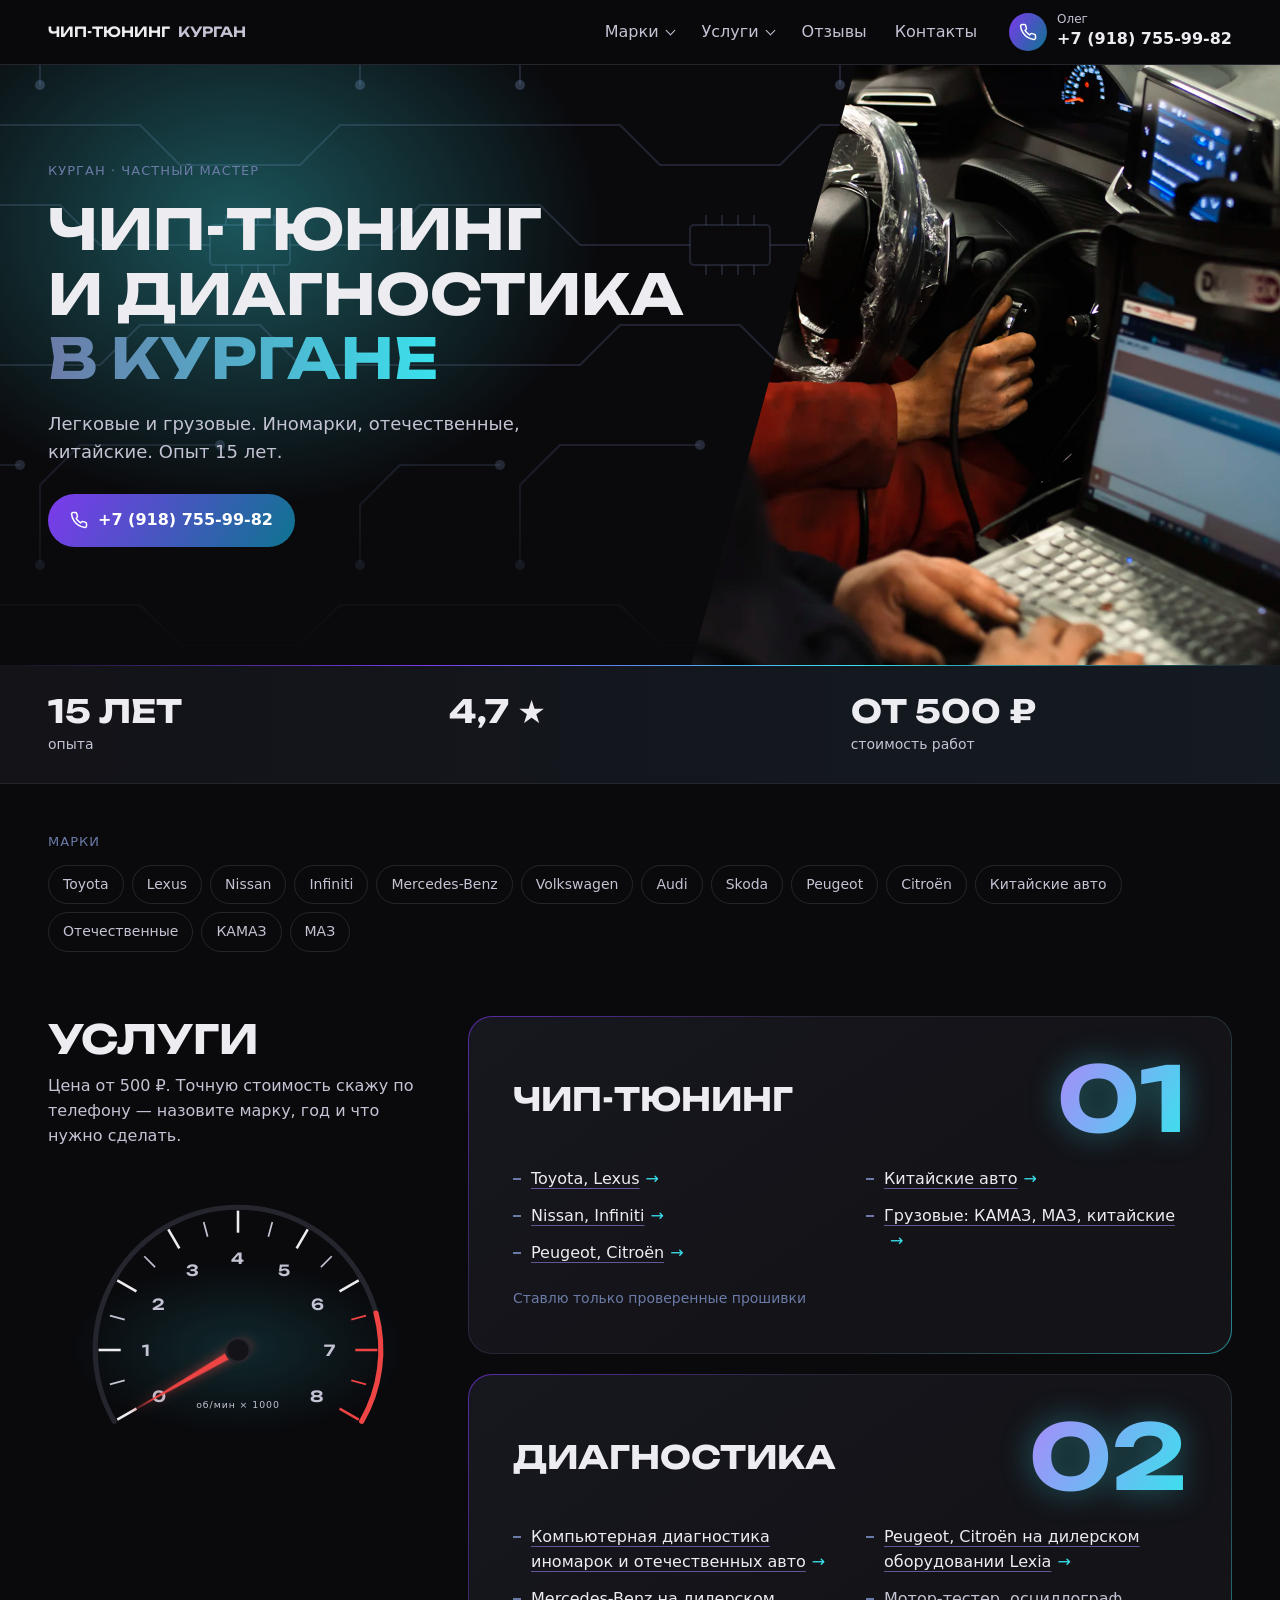
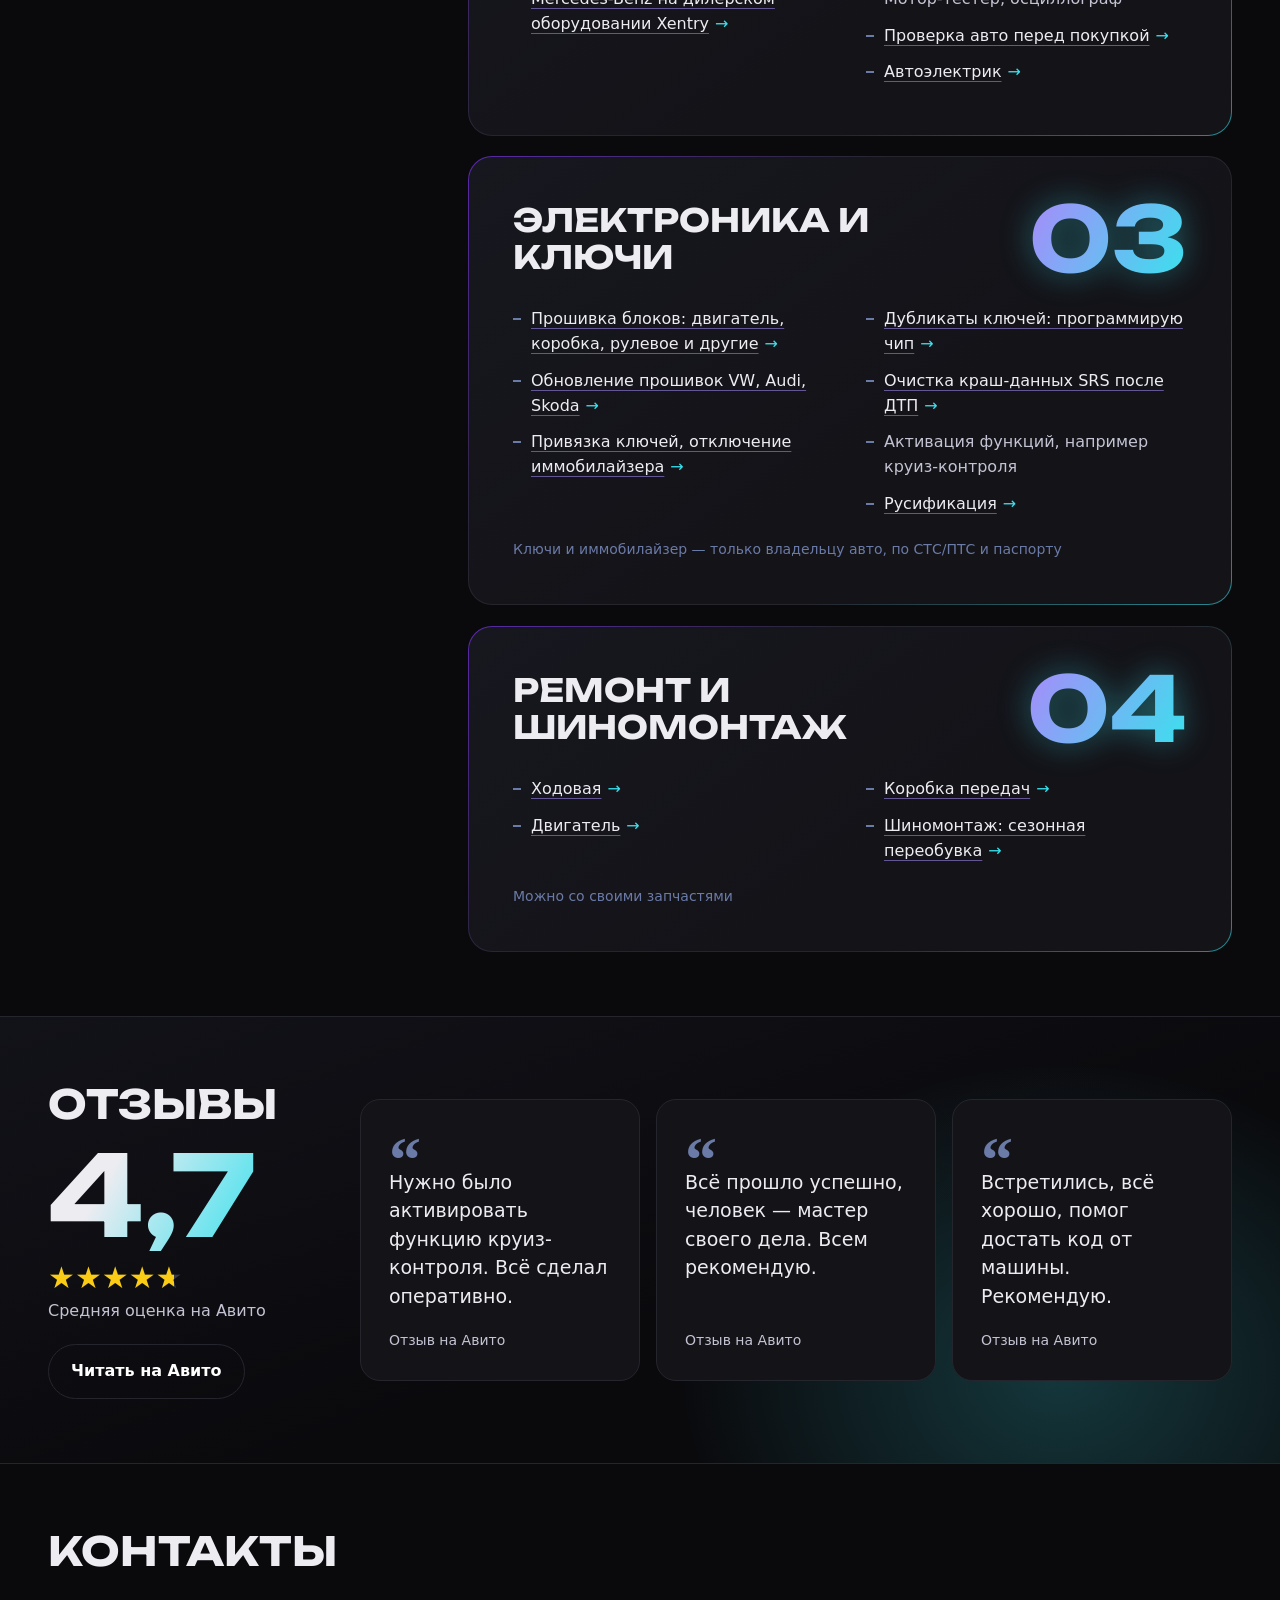
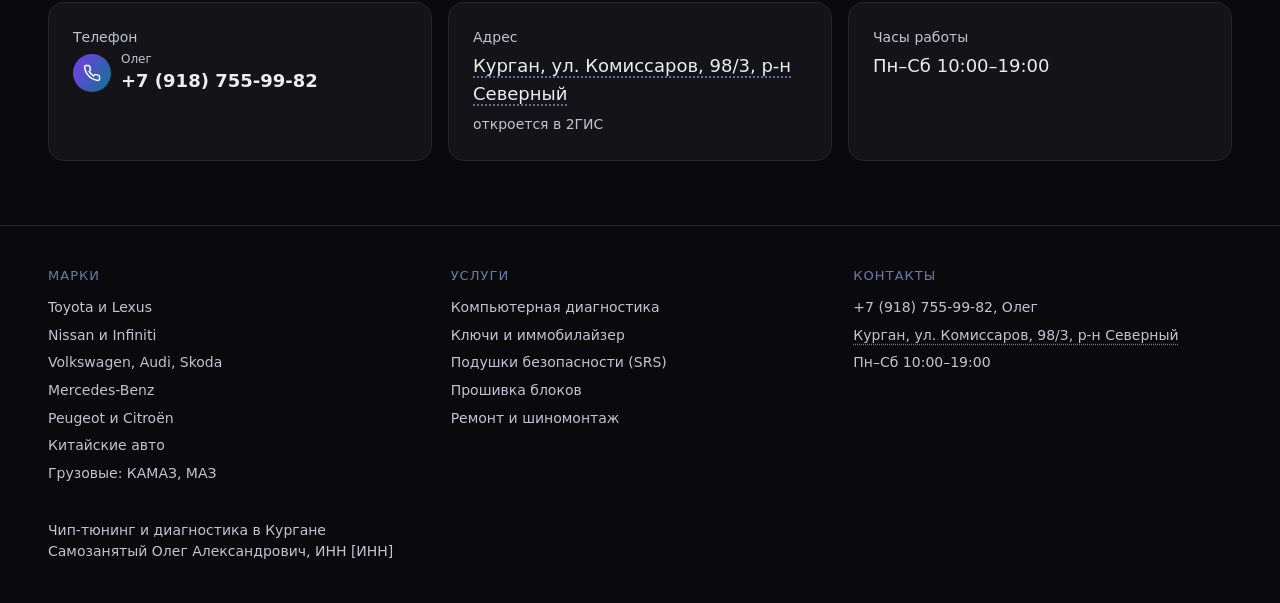
==== commit 7d8c4d35: "Fill contacts" ====
--- a/index.html
+++ b/index.html
@@ -6,7 +6,7 @@
   <meta name="viewport" content="width=device-width, initial-scale=1">
   <title>Чип-тюнинг и диагностика авто в Кургане — от 500 ₽</title>
   <meta name="description"
-    content="Чип-тюнинг легковых и грузовых авто, компьютерная диагностика, прошивка блоков, привязка ключей, ремонт, шиномонтаж. Частный мастер, опыт 15 лет. Курган, ул. Комиссаров, 98/3, р-н Северный. Тел. [ТЕЛЕФОН].">
+    content="Чип-тюнинг легковых и грузовых авто, компьютерная диагностика, прошивка блоков, привязка ключей, ремонт, шиномонтаж. Частный мастер, опыт 15 лет. Курган, ул. Комиссаров, 98/3, р-н Северный. Тел. +7 (918) 755-99-82.">
   <link rel="icon"
     href="data:image/svg+xml,%3Csvg xmlns='http://www.w3.org/2000/svg' viewBox='0 0 32 32'%3E%3Crect width='32' height='32' rx='8' fill='%237c3aed'/%3E%3Cpath d='M18 4 8 18h7l-1 10 10-14h-7z' fill='white'/%3E%3C/svg%3E">
   <link rel="preload" href="assets/fonts/unbounded-cyrillic.woff2" as="font" type="font/woff2" crossorigin>
@@ -17,7 +17,7 @@
   "@type": "AutoRepair",
   "name": "Олег — чип-тюнинг и диагностика",
   "description": "Чип-тюнинг легковых и грузовых авто, компьютерная диагностика, прошивка блоков, привязка ключей, ремонт, шиномонтаж.",
-  "telephone": "+7XXXXXXXXXX",
+  "telephone": "+79187559982",
   "priceRange": "от 500 ₽",
   "openingHours": "Mo-Sa 10:00-19:00",
   "sameAs": ["https://www.avito.ru/kurgan/predlozheniya_uslug/chip-tyuning_diagnostika_1018682050"],
@@ -62,11 +62,11 @@
           <li><a href="index.html#reviews">Отзывы</a></li>
           <li><a href="index.html#contacts">Контакты</a></li>
         </ul>
-        <a class="tel" href="tel:+7XXXXXXXXXX"><span class="tel-ico"><svg class="ico" viewBox="0 0 24 24"
+        <a class="tel" href="tel:+79187559982"><span class="tel-ico"><svg class="ico" viewBox="0 0 24 24"
               aria-hidden="true">
               <path
                 d="M22 16.92v3a2 2 0 0 1-2.18 2 19.79 19.79 0 0 1-8.63-3.07 19.5 19.5 0 0 1-6-6 19.79 19.79 0 0 1-3.07-8.67A2 2 0 0 1 4.11 2h3a2 2 0 0 1 2 1.72c.13.96.36 1.9.7 2.81a2 2 0 0 1-.45 2.11L8.09 9.91a16 16 0 0 0 6 6l1.27-1.27a2 2 0 0 1 2.11-.45c.91.34 1.85.57 2.81.7A2 2 0 0 1 22 16.92z" />
-            </svg></span><span><small>Олег</small>[ТЕЛЕФОН]</span></a>
+            </svg></span><span><small>Олег</small>+7 (918) 755-99-82</span></a>
       </nav>
     </div>
   </header>
@@ -79,10 +79,10 @@
           <h1>Чип-тюнинг и&nbsp;диагностика <em>в&nbsp;Кургане</em></h1>
           <p class="lead">Легковые и грузовые. Иномарки, отечественные, китайские. Опыт 15&nbsp;лет.</p>
           <div class="btns">
-            <a class="btn" href="tel:+7XXXXXXXXXX"><svg class="ico" viewBox="0 0 24 24" aria-hidden="true">
+            <a class="btn" href="tel:+79187559982"><svg class="ico" viewBox="0 0 24 24" aria-hidden="true">
                 <path
                   d="M22 16.92v3a2 2 0 0 1-2.18 2 19.79 19.79 0 0 1-8.63-3.07 19.5 19.5 0 0 1-6-6 19.79 19.79 0 0 1-3.07-8.67A2 2 0 0 1 4.11 2h3a2 2 0 0 1 2 1.72c.13.96.36 1.9.7 2.81a2 2 0 0 1-.45 2.11L8.09 9.91a16 16 0 0 0 6 6l1.27-1.27a2 2 0 0 1 2.11-.45c.91.34 1.85.57 2.81.7A2 2 0 0 1 22 16.92z" />
-              </svg>[ТЕЛЕФОН]</a>
+              </svg>+7 (918) 755-99-82</a>
           </div>
         </div>
       </div>
@@ -246,15 +246,18 @@
       <dl class="contacts">
         <div class="card">
           <dt>Телефон</dt>
-          <dd><a class="tel" href="tel:+7XXXXXXXXXX"><span class="tel-ico"><svg class="ico" viewBox="0 0 24 24"
+          <dd><a class="tel" href="tel:+79187559982"><span class="tel-ico"><svg class="ico" viewBox="0 0 24 24"
                   aria-hidden="true">
                   <path
                     d="M22 16.92v3a2 2 0 0 1-2.18 2 19.79 19.79 0 0 1-8.63-3.07 19.5 19.5 0 0 1-6-6 19.79 19.79 0 0 1-3.07-8.67A2 2 0 0 1 4.11 2h3a2 2 0 0 1 2 1.72c.13.96.36 1.9.7 2.81a2 2 0 0 1-.45 2.11L8.09 9.91a16 16 0 0 0 6 6l1.27-1.27a2 2 0 0 1 2.11-.45c.91.34 1.85.57 2.81.7A2 2 0 0 1 22 16.92z" />
-                </svg></span><span><small>Олег</small>[ТЕЛЕФОН]</span></a></dd>
+                </svg></span><span><small>Олег</small>+7 (918) 755-99-82</span></a></dd>
         </div>
         <div class="card">
           <dt>Адрес</dt>
-          <dd><a class="map-link" href="https://2gis.ru/kurgan/search/%D1%83%D0%BB.%20%D0%9A%D0%BE%D0%BC%D0%B8%D1%81%D1%81%D0%B0%D1%80%D0%BE%D0%B2%2C%2098%2F3" target="_blank" rel="noopener">Курган, ул. Комиссаров, 98/3, р-н Северный</a><small>откроется в 2ГИС</small></dd>
+          <dd><a class="map-link"
+              href="https://2gis.ru/kurgan/search/%D1%83%D0%BB.%20%D0%9A%D0%BE%D0%BC%D0%B8%D1%81%D1%81%D0%B0%D1%80%D0%BE%D0%B2%2C%2098%2F3"
+              target="_blank" rel="noopener">Курган, ул. Комиссаров, 98/3, р-н Северный</a><small>откроется в
+              2ГИС</small></dd>
         </div>
         <div class="card">
           <dt>Часы работы</dt>
@@ -291,15 +294,17 @@
       <div>
         <p class="label">Контакты</p>
         <ul>
-          <li><a href="tel:+7XXXXXXXXXX">[ТЕЛЕФОН]</a>, Олег</li>
-          <li><a class="map-link" href="https://2gis.ru/kurgan/search/%D1%83%D0%BB.%20%D0%9A%D0%BE%D0%BC%D0%B8%D1%81%D1%81%D0%B0%D1%80%D0%BE%D0%B2%2C%2098%2F3" target="_blank" rel="noopener">Курган, ул. Комиссаров, 98/3, р-н Северный</a></li>
+          <li><a href="tel:+79187559982">+7 (918) 755-99-82</a>, Олег</li>
+          <li><a class="map-link"
+              href="https://2gis.ru/kurgan/search/%D1%83%D0%BB.%20%D0%9A%D0%BE%D0%BC%D0%B8%D1%81%D1%81%D0%B0%D1%80%D0%BE%D0%B2%2C%2098%2F3"
+              target="_blank" rel="noopener">Курган, ул. Комиссаров, 98/3, р-н Северный</a></li>
           <li>Пн–Сб 10:00–19:00</li>
         </ul>
       </div>
     </div>
     <p class="wrap copy">Чип-тюнинг и диагностика в Кургане<br>Самозанятый Олег Александрович, ИНН [ИНН]</p>
   </footer>
-  <a class="btn callbar" href="tel:+7XXXXXXXXXX"><svg class="ico" viewBox="0 0 24 24" aria-hidden="true">
+  <a class="btn callbar" href="tel:+79187559982"><svg class="ico" viewBox="0 0 24 24" aria-hidden="true">
       <path
         d="M22 16.92v3a2 2 0 0 1-2.18 2 19.79 19.79 0 0 1-8.63-3.07 19.5 19.5 0 0 1-6-6 19.79 19.79 0 0 1-3.07-8.67A2 2 0 0 1 4.11 2h3a2 2 0 0 1 2 1.72c.13.96.36 1.9.7 2.81a2 2 0 0 1-.45 2.11L8.09 9.91a16 16 0 0 0 6 6l1.27-1.27a2 2 0 0 1 2.11-.45c.91.34 1.85.57 2.81.7A2 2 0 0 1 22 16.92z" />
     </svg>Позвонить</a>
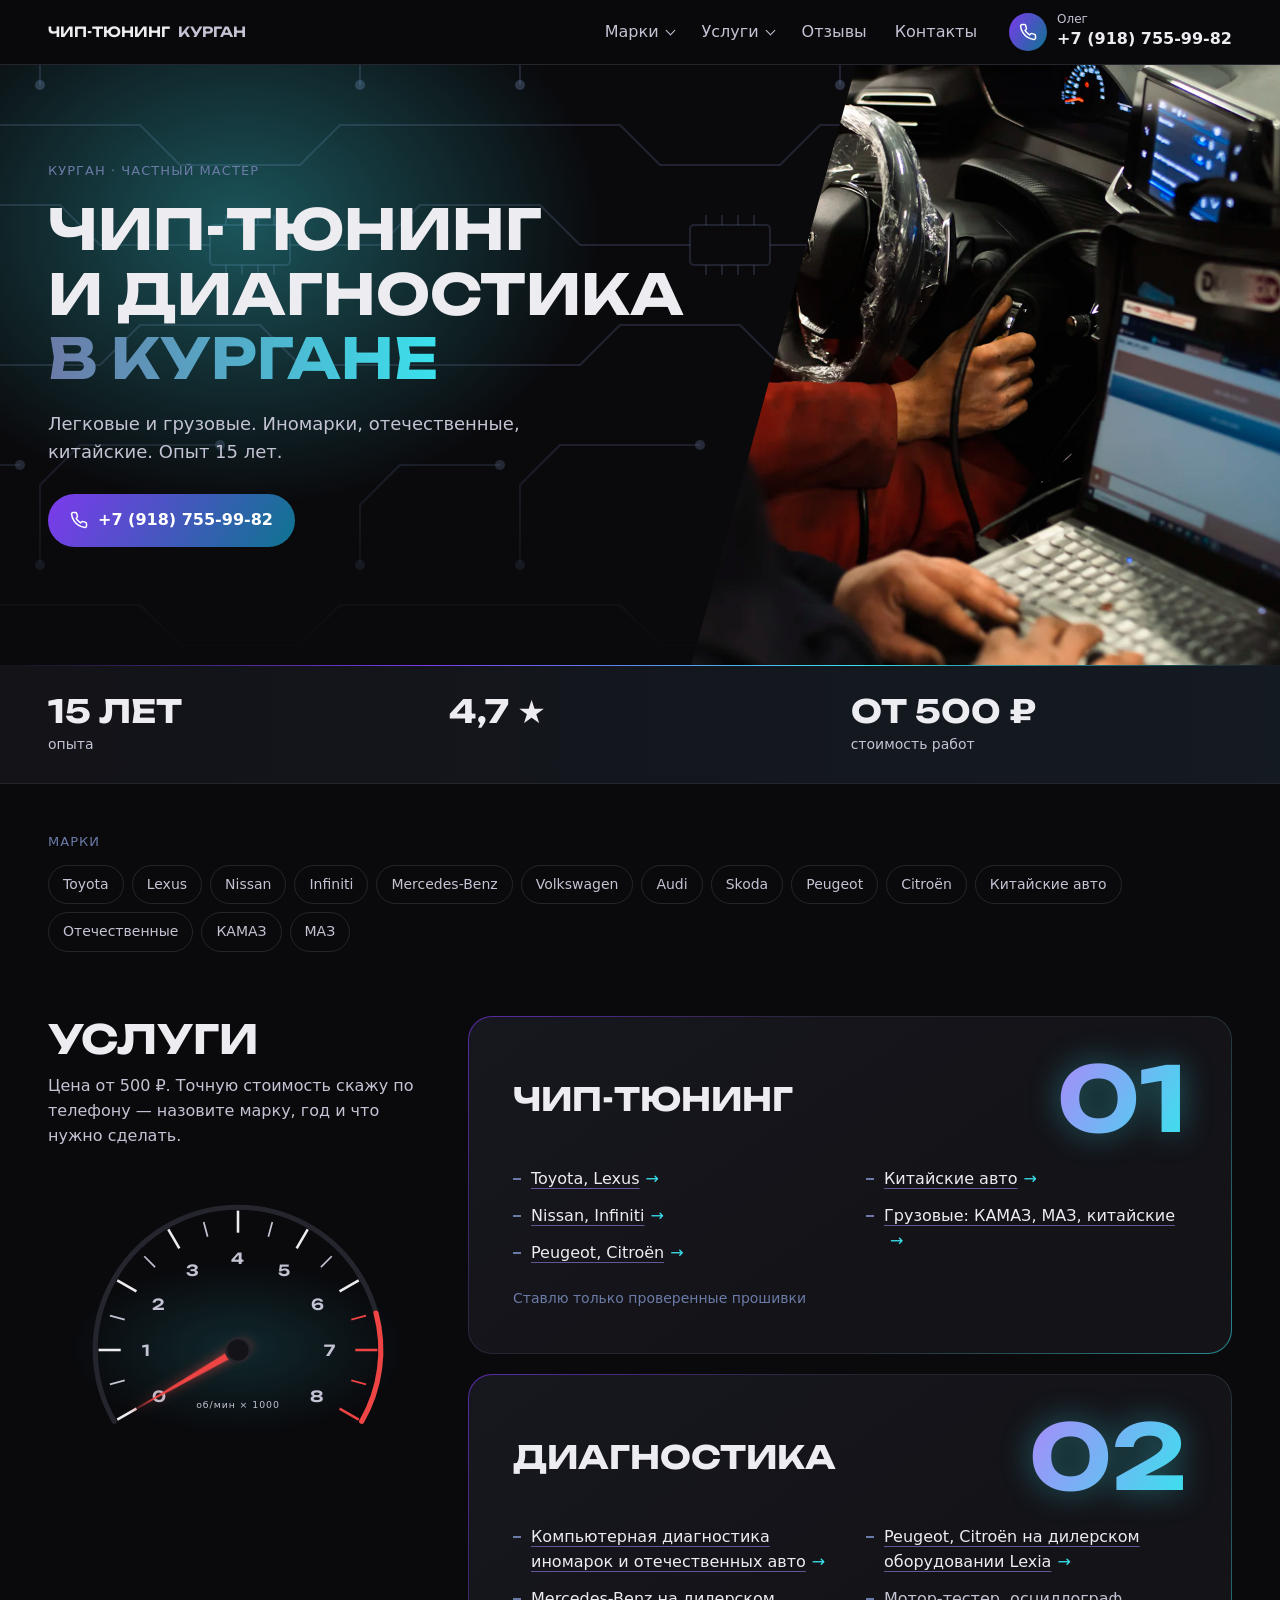
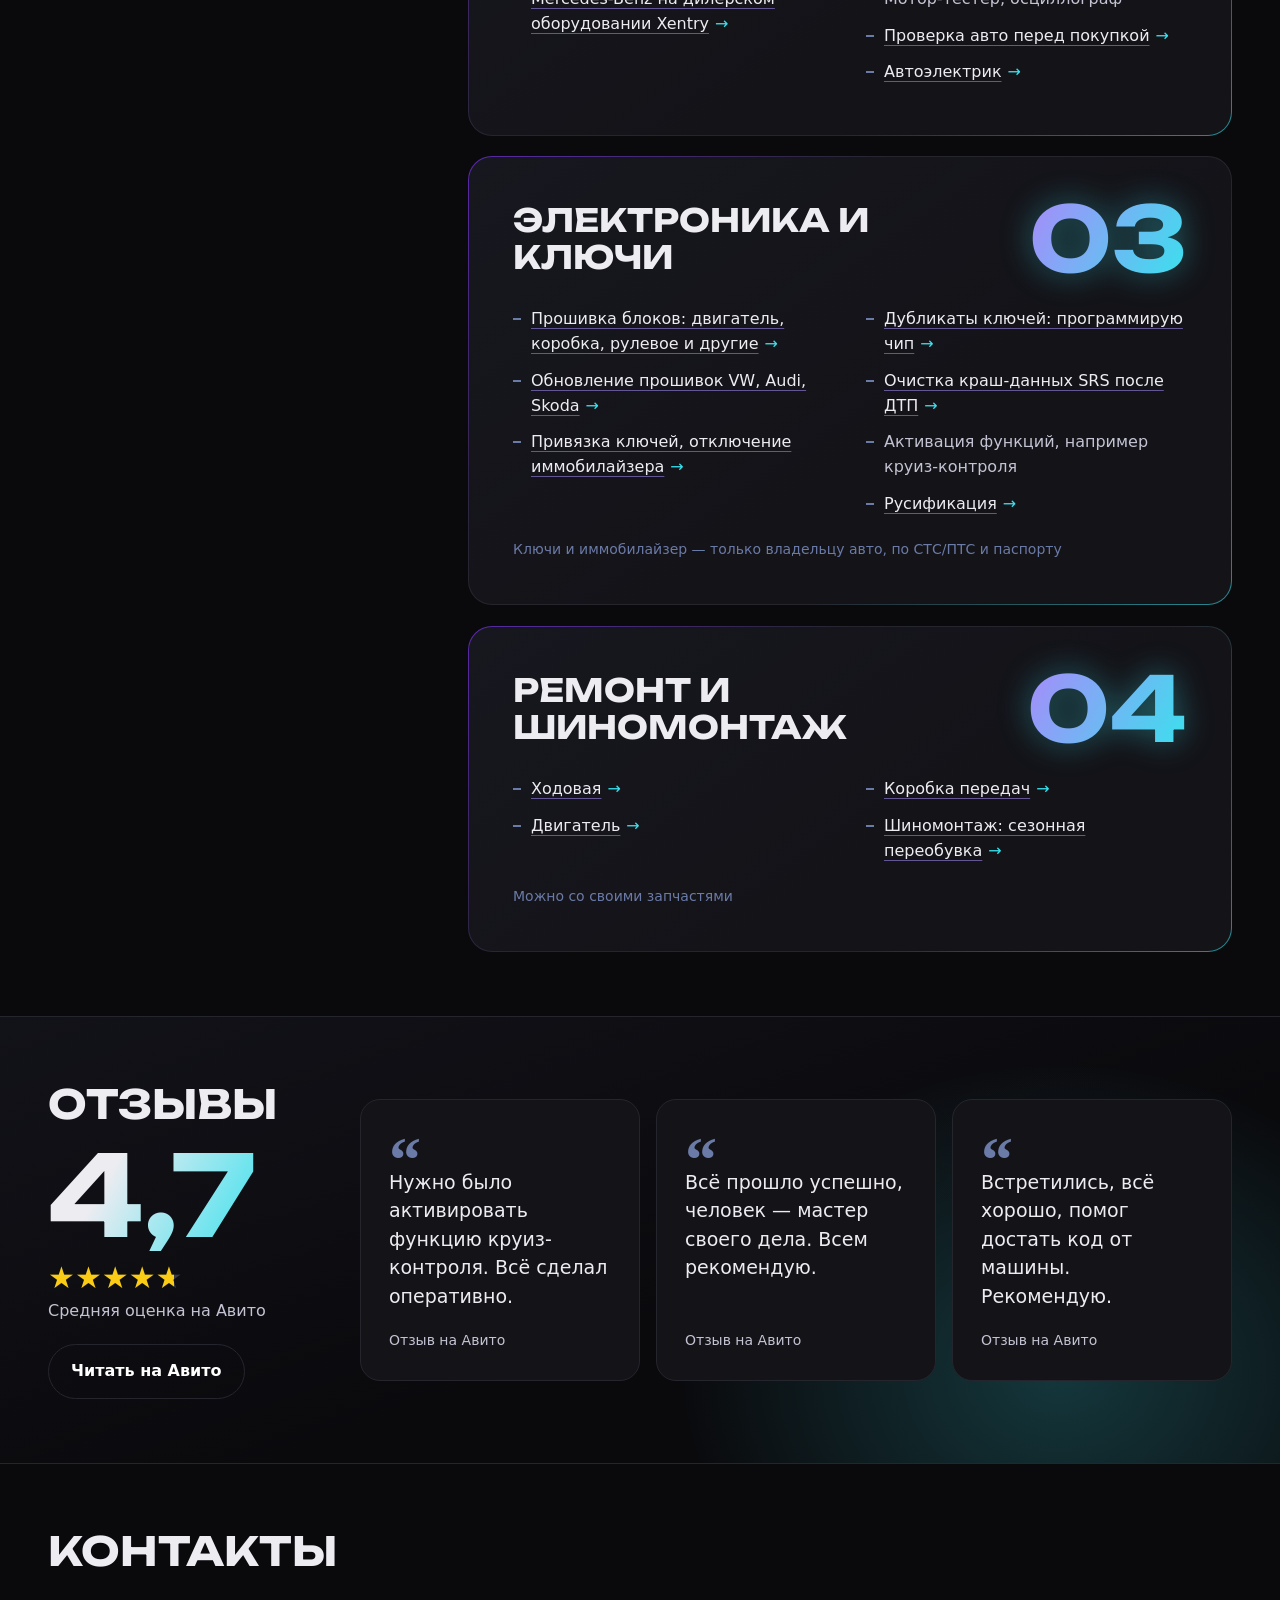
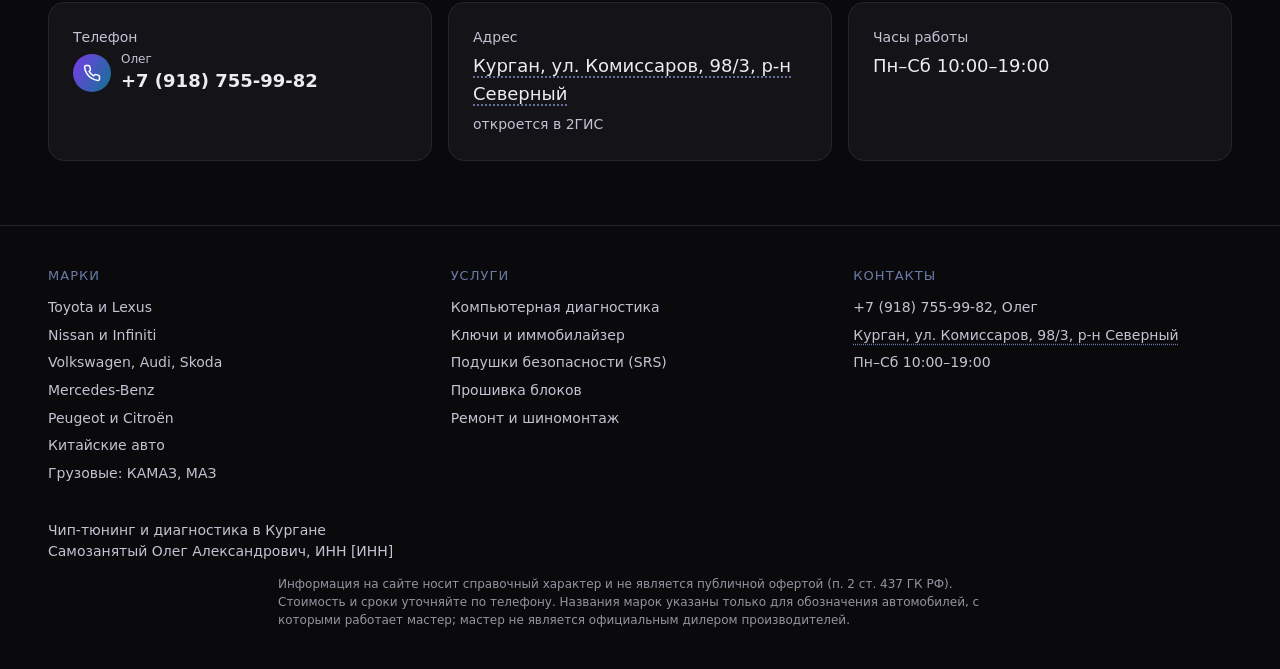
==== commit c726e201: "Add not-a-public-offer and brand names note to footer" ====
--- a/index.html
+++ b/index.html
@@ -303,6 +303,7 @@
       </div>
     </div>
     <p class="wrap copy">Чип-тюнинг и диагностика в Кургане<br>Самозанятый Олег Александрович, ИНН [ИНН]</p>
+    <p class="wrap legal">Информация на сайте носит справочный характер и не является публичной офертой (п. 2 ст. 437 ГК РФ). Стоимость и сроки уточняйте по телефону. Названия марок указаны только для обозначения автомобилей, с которыми работает мастер; мастер не является официальным дилером производителей.</p>
   </footer>
   <a class="btn callbar" href="tel:+79187559982"><svg class="ico" viewBox="0 0 24 24" aria-hidden="true">
       <path
--- a/assets/style.css
+++ b/assets/style.css
@@ -160,6 +160,7 @@
 .foot a{text-decoration:none}
 .foot a:hover{color:var(--text)}
 .copy{margin-top:32px}
+.legal{margin-top:12px;max-width:820px;font-size:12px;line-height:1.5;opacity:.75}
 .callbar{display:none;position:fixed;left:16px;right:16px;bottom:16px;z-index:10;box-shadow:0 8px 24px rgba(0,0,0,.5)}
 /* кнопка «наверх»: появляется, когда прокрутили больше экрана (site.js) */
 .to-top{position:fixed;right:16px;bottom:16px;z-index:15;display:grid;place-items:center;width:48px;height:48px;border-radius:50%;background:var(--card);border:1px solid var(--line);color:var(--text);box-shadow:0 8px 24px rgba(0,0,0,.5);opacity:0;visibility:hidden;transform:translateY(12px);transition:opacity .3s,transform .3s,visibility .3s,border-color .2s}
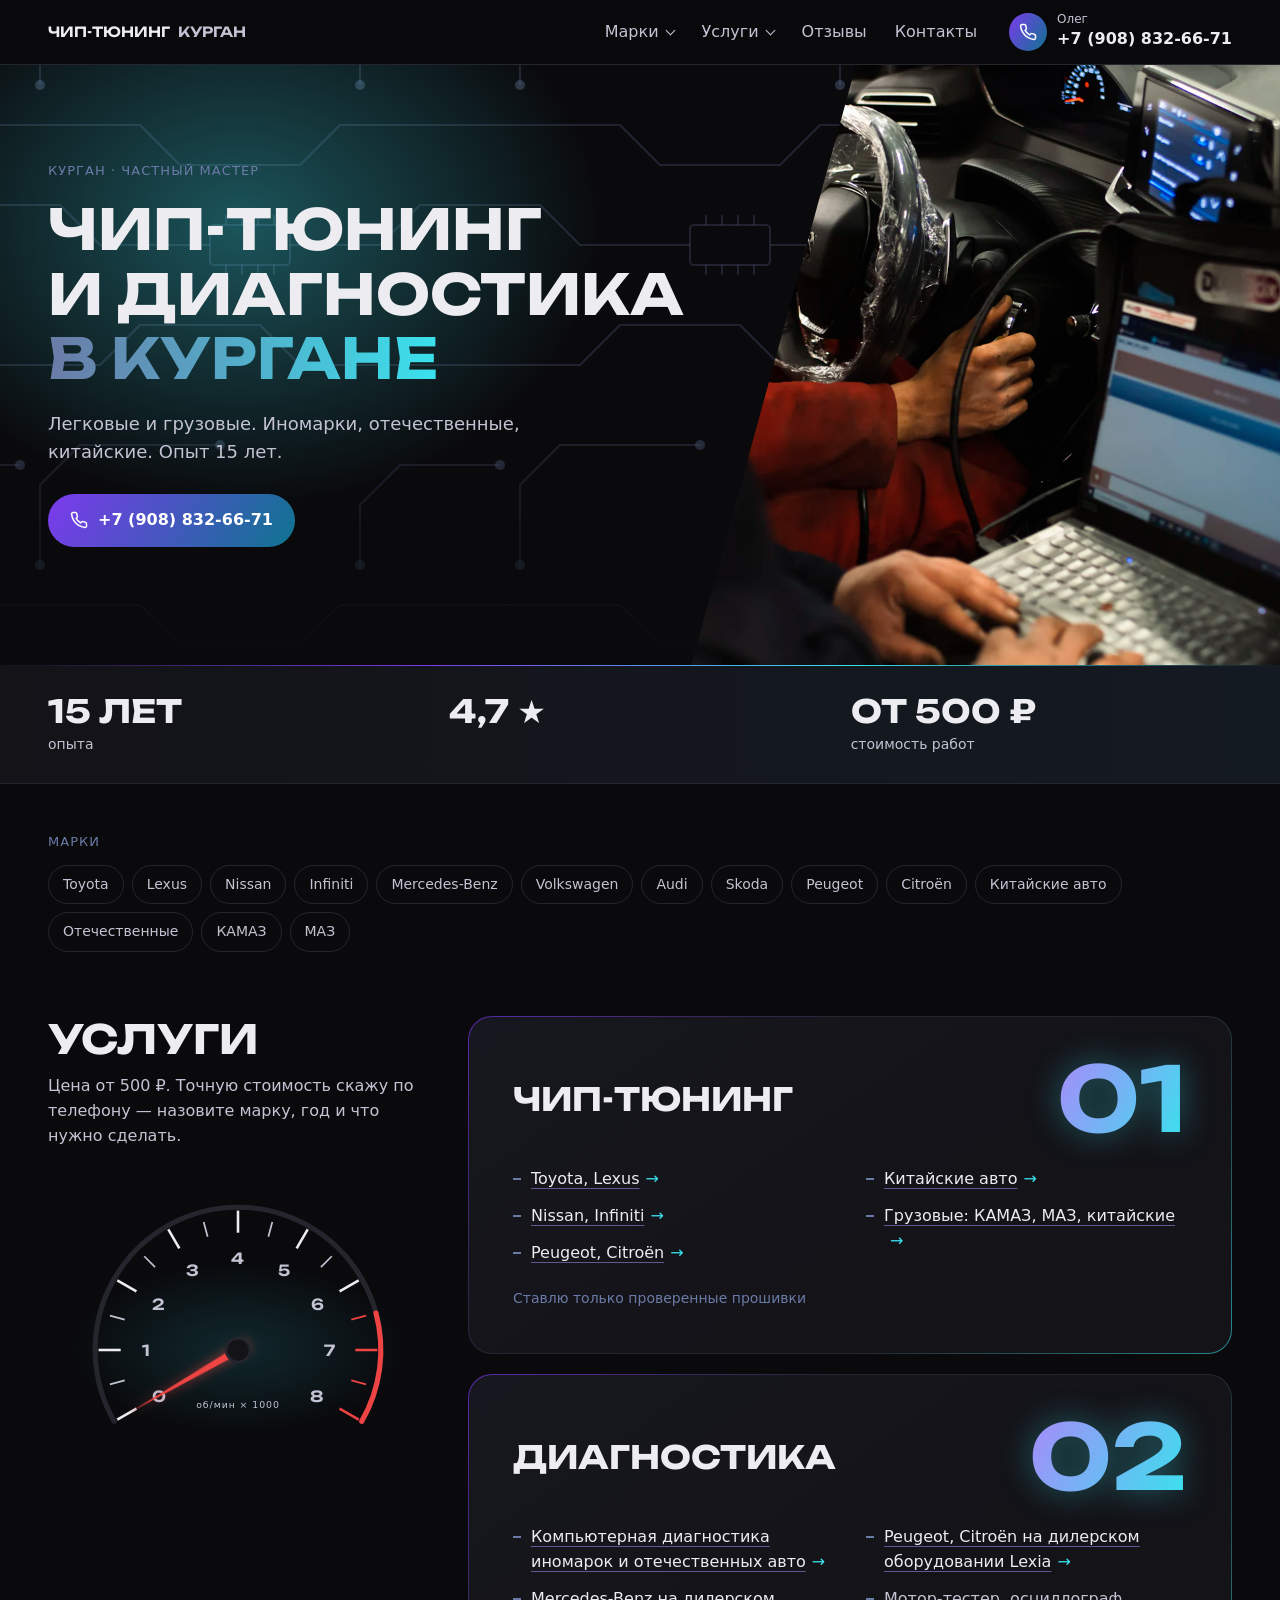
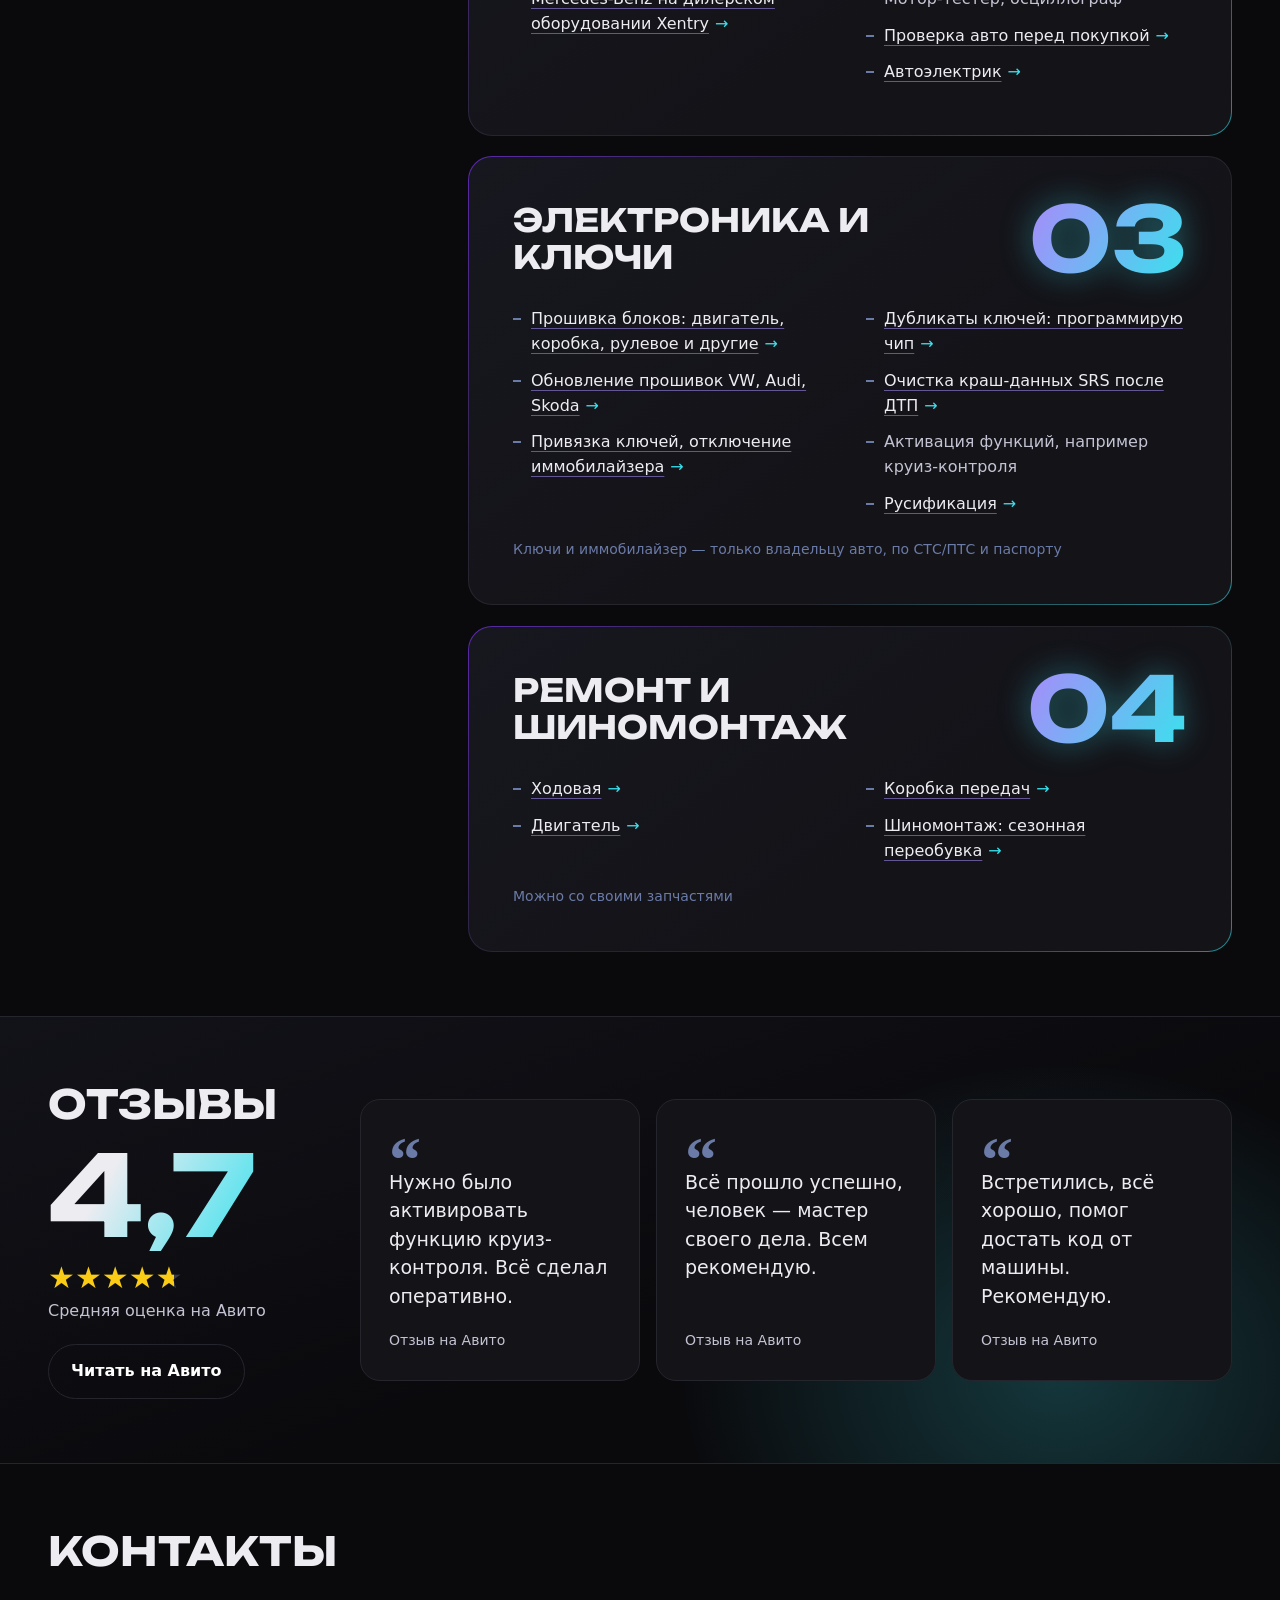
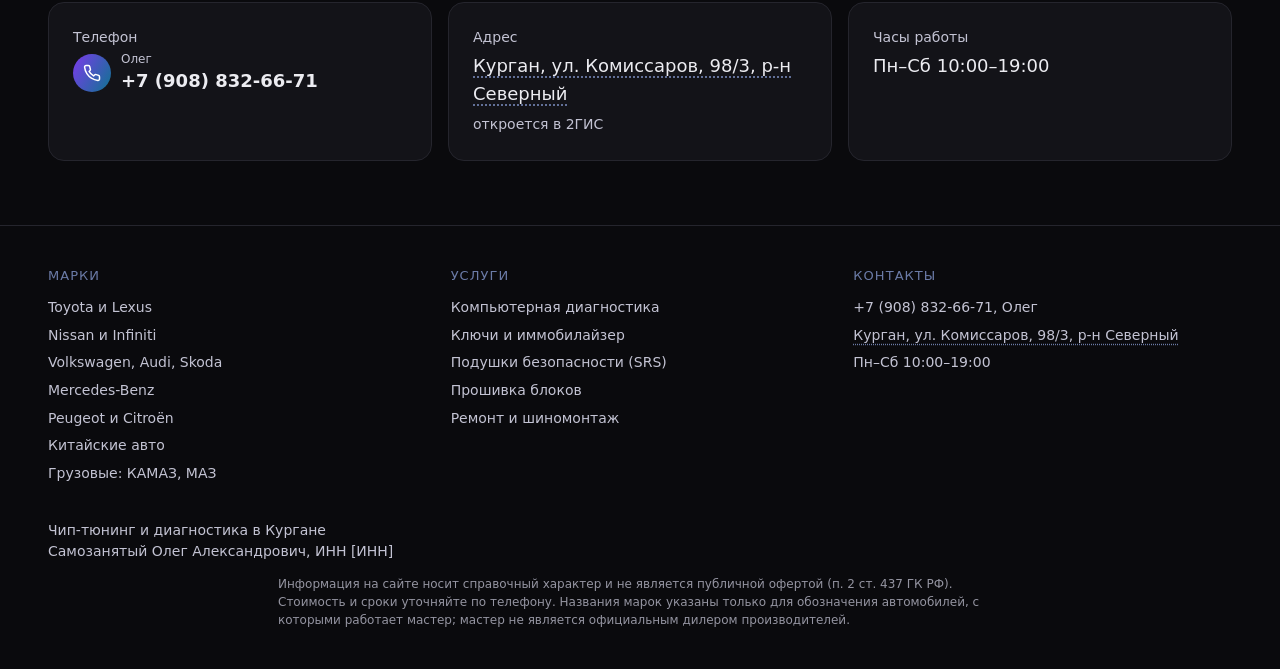
==== commit 63dab08b: "Phone number fixed" ====
--- a/index.html
+++ b/index.html
@@ -6,7 +6,7 @@
   <meta name="viewport" content="width=device-width, initial-scale=1">
   <title>Чип-тюнинг и диагностика авто в Кургане — от 500 ₽</title>
   <meta name="description"
-    content="Чип-тюнинг легковых и грузовых авто, компьютерная диагностика, прошивка блоков, привязка ключей, ремонт, шиномонтаж. Частный мастер, опыт 15 лет. Курган, ул. Комиссаров, 98/3, р-н Северный. Тел. +7 (918) 755-99-82.">
+    content="Чип-тюнинг легковых и грузовых авто, компьютерная диагностика, прошивка блоков, привязка ключей, ремонт, шиномонтаж. Частный мастер, опыт 15 лет. Курган, ул. Комиссаров, 98/3, р-н Северный. Тел. +7 (908) 832-66-71.">
   <link rel="icon"
     href="data:image/svg+xml,%3Csvg xmlns='http://www.w3.org/2000/svg' viewBox='0 0 32 32'%3E%3Crect width='32' height='32' rx='8' fill='%237c3aed'/%3E%3Cpath d='M18 4 8 18h7l-1 10 10-14h-7z' fill='white'/%3E%3C/svg%3E">
   <link rel="preload" href="assets/fonts/unbounded-cyrillic.woff2" as="font" type="font/woff2" crossorigin>
@@ -66,7 +66,7 @@
               aria-hidden="true">
               <path
                 d="M22 16.92v3a2 2 0 0 1-2.18 2 19.79 19.79 0 0 1-8.63-3.07 19.5 19.5 0 0 1-6-6 19.79 19.79 0 0 1-3.07-8.67A2 2 0 0 1 4.11 2h3a2 2 0 0 1 2 1.72c.13.96.36 1.9.7 2.81a2 2 0 0 1-.45 2.11L8.09 9.91a16 16 0 0 0 6 6l1.27-1.27a2 2 0 0 1 2.11-.45c.91.34 1.85.57 2.81.7A2 2 0 0 1 22 16.92z" />
-            </svg></span><span><small>Олег</small>+7 (918) 755-99-82</span></a>
+            </svg></span><span><small>Олег</small>+7 (908) 832-66-71</span></a>
       </nav>
     </div>
   </header>
@@ -82,7 +82,7 @@
             <a class="btn" href="tel:+79187559982"><svg class="ico" viewBox="0 0 24 24" aria-hidden="true">
                 <path
                   d="M22 16.92v3a2 2 0 0 1-2.18 2 19.79 19.79 0 0 1-8.63-3.07 19.5 19.5 0 0 1-6-6 19.79 19.79 0 0 1-3.07-8.67A2 2 0 0 1 4.11 2h3a2 2 0 0 1 2 1.72c.13.96.36 1.9.7 2.81a2 2 0 0 1-.45 2.11L8.09 9.91a16 16 0 0 0 6 6l1.27-1.27a2 2 0 0 1 2.11-.45c.91.34 1.85.57 2.81.7A2 2 0 0 1 22 16.92z" />
-              </svg>+7 (918) 755-99-82</a>
+              </svg>+7 (908) 832-66-71</a>
           </div>
         </div>
       </div>
@@ -250,7 +250,7 @@
                   aria-hidden="true">
                   <path
                     d="M22 16.92v3a2 2 0 0 1-2.18 2 19.79 19.79 0 0 1-8.63-3.07 19.5 19.5 0 0 1-6-6 19.79 19.79 0 0 1-3.07-8.67A2 2 0 0 1 4.11 2h3a2 2 0 0 1 2 1.72c.13.96.36 1.9.7 2.81a2 2 0 0 1-.45 2.11L8.09 9.91a16 16 0 0 0 6 6l1.27-1.27a2 2 0 0 1 2.11-.45c.91.34 1.85.57 2.81.7A2 2 0 0 1 22 16.92z" />
-                </svg></span><span><small>Олег</small>+7 (918) 755-99-82</span></a></dd>
+                </svg></span><span><small>Олег</small>+7 (908) 832-66-71</span></a></dd>
         </div>
         <div class="card">
           <dt>Адрес</dt>
@@ -294,7 +294,7 @@
       <div>
         <p class="label">Контакты</p>
         <ul>
-          <li><a href="tel:+79187559982">+7 (918) 755-99-82</a>, Олег</li>
+          <li><a href="tel:+79187559982">+7 (908) 832-66-71</a>, Олег</li>
           <li><a class="map-link"
               href="https://2gis.ru/kurgan/search/%D1%83%D0%BB.%20%D0%9A%D0%BE%D0%BC%D0%B8%D1%81%D1%81%D0%B0%D1%80%D0%BE%D0%B2%2C%2098%2F3"
               target="_blank" rel="noopener">Курган, ул. Комиссаров, 98/3, р-н Северный</a></li>
@@ -303,7 +303,9 @@
       </div>
     </div>
     <p class="wrap copy">Чип-тюнинг и диагностика в Кургане<br>Самозанятый Олег Александрович, ИНН [ИНН]</p>
-    <p class="wrap legal">Информация на сайте носит справочный характер и не является публичной офертой (п. 2 ст. 437 ГК РФ). Стоимость и сроки уточняйте по телефону. Названия марок указаны только для обозначения автомобилей, с которыми работает мастер; мастер не является официальным дилером производителей.</p>
+    <p class="wrap legal">Информация на сайте носит справочный характер и не является публичной офертой (п. 2 ст. 437 ГК
+      РФ). Стоимость и сроки уточняйте по телефону. Названия марок указаны только для обозначения автомобилей, с
+      которыми работает мастер; мастер не является официальным дилером производителей.</p>
   </footer>
   <a class="btn callbar" href="tel:+79187559982"><svg class="ico" viewBox="0 0 24 24" aria-hidden="true">
       <path
